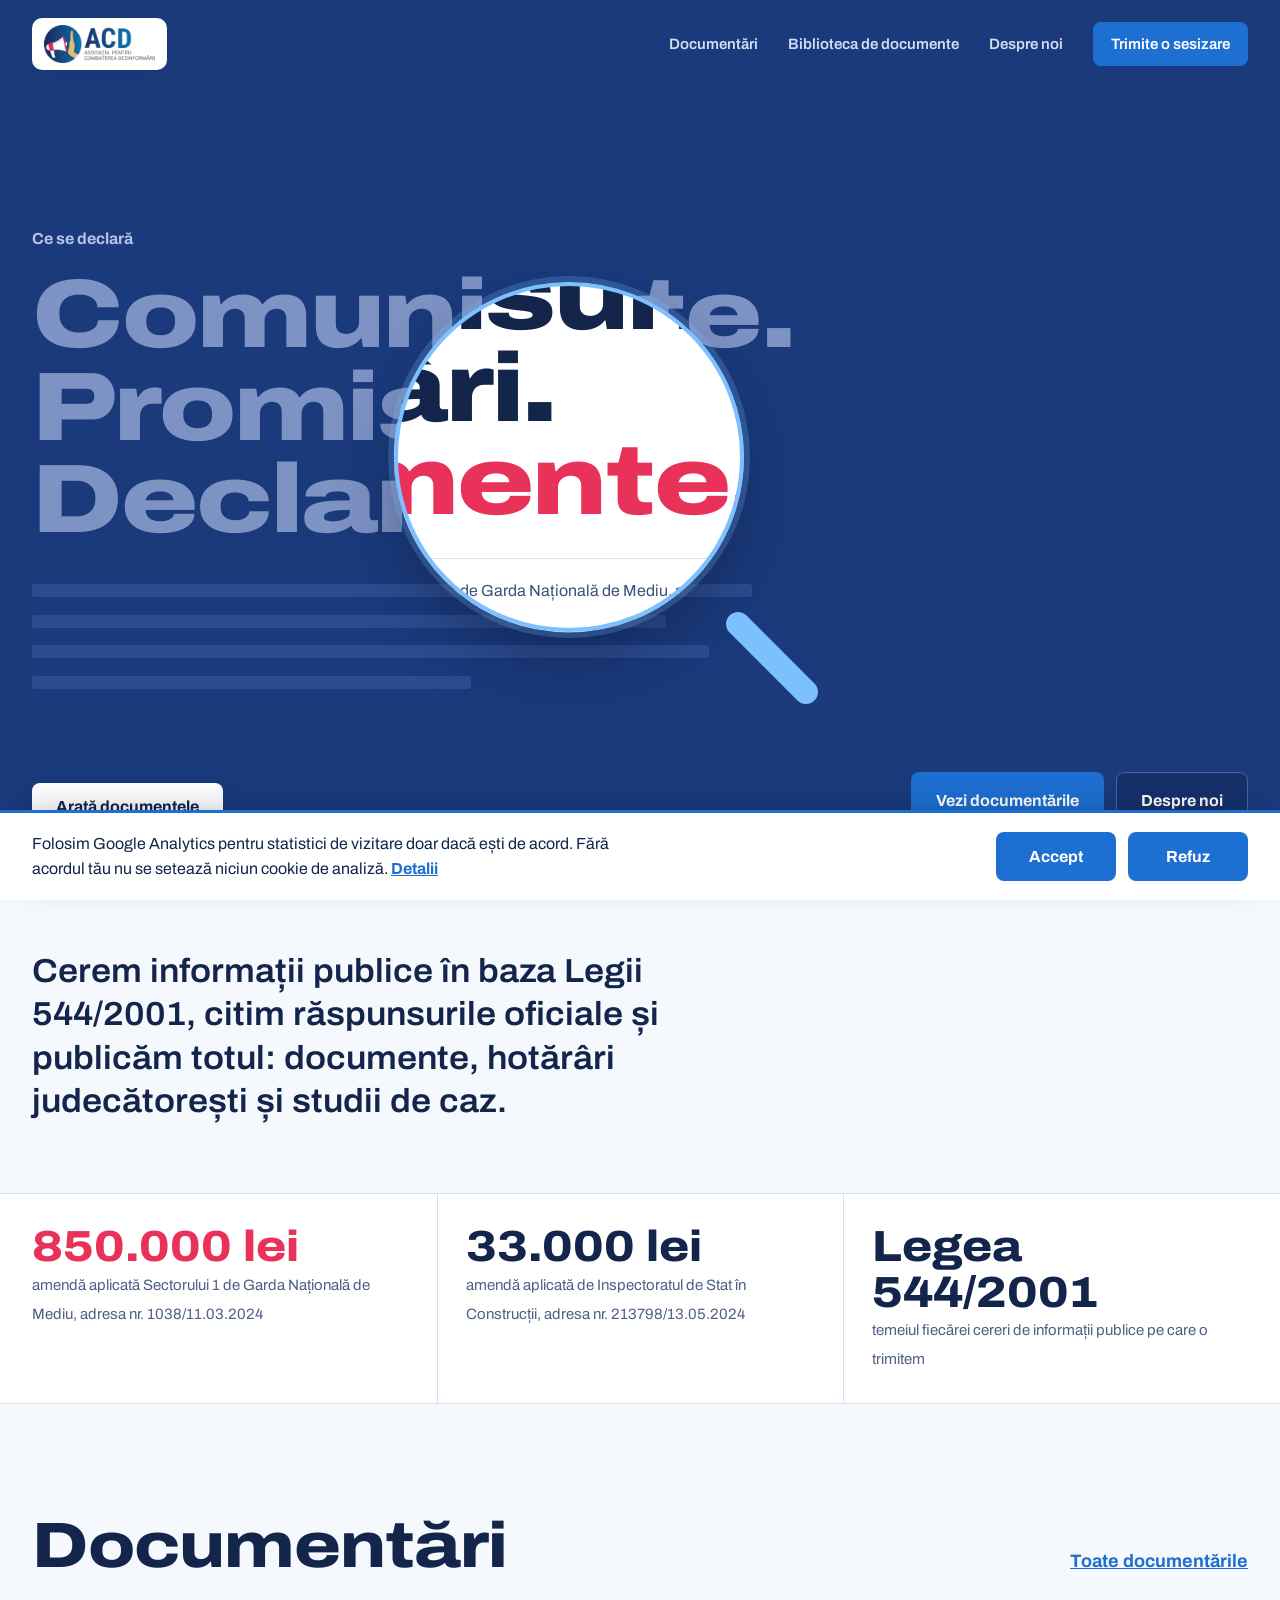
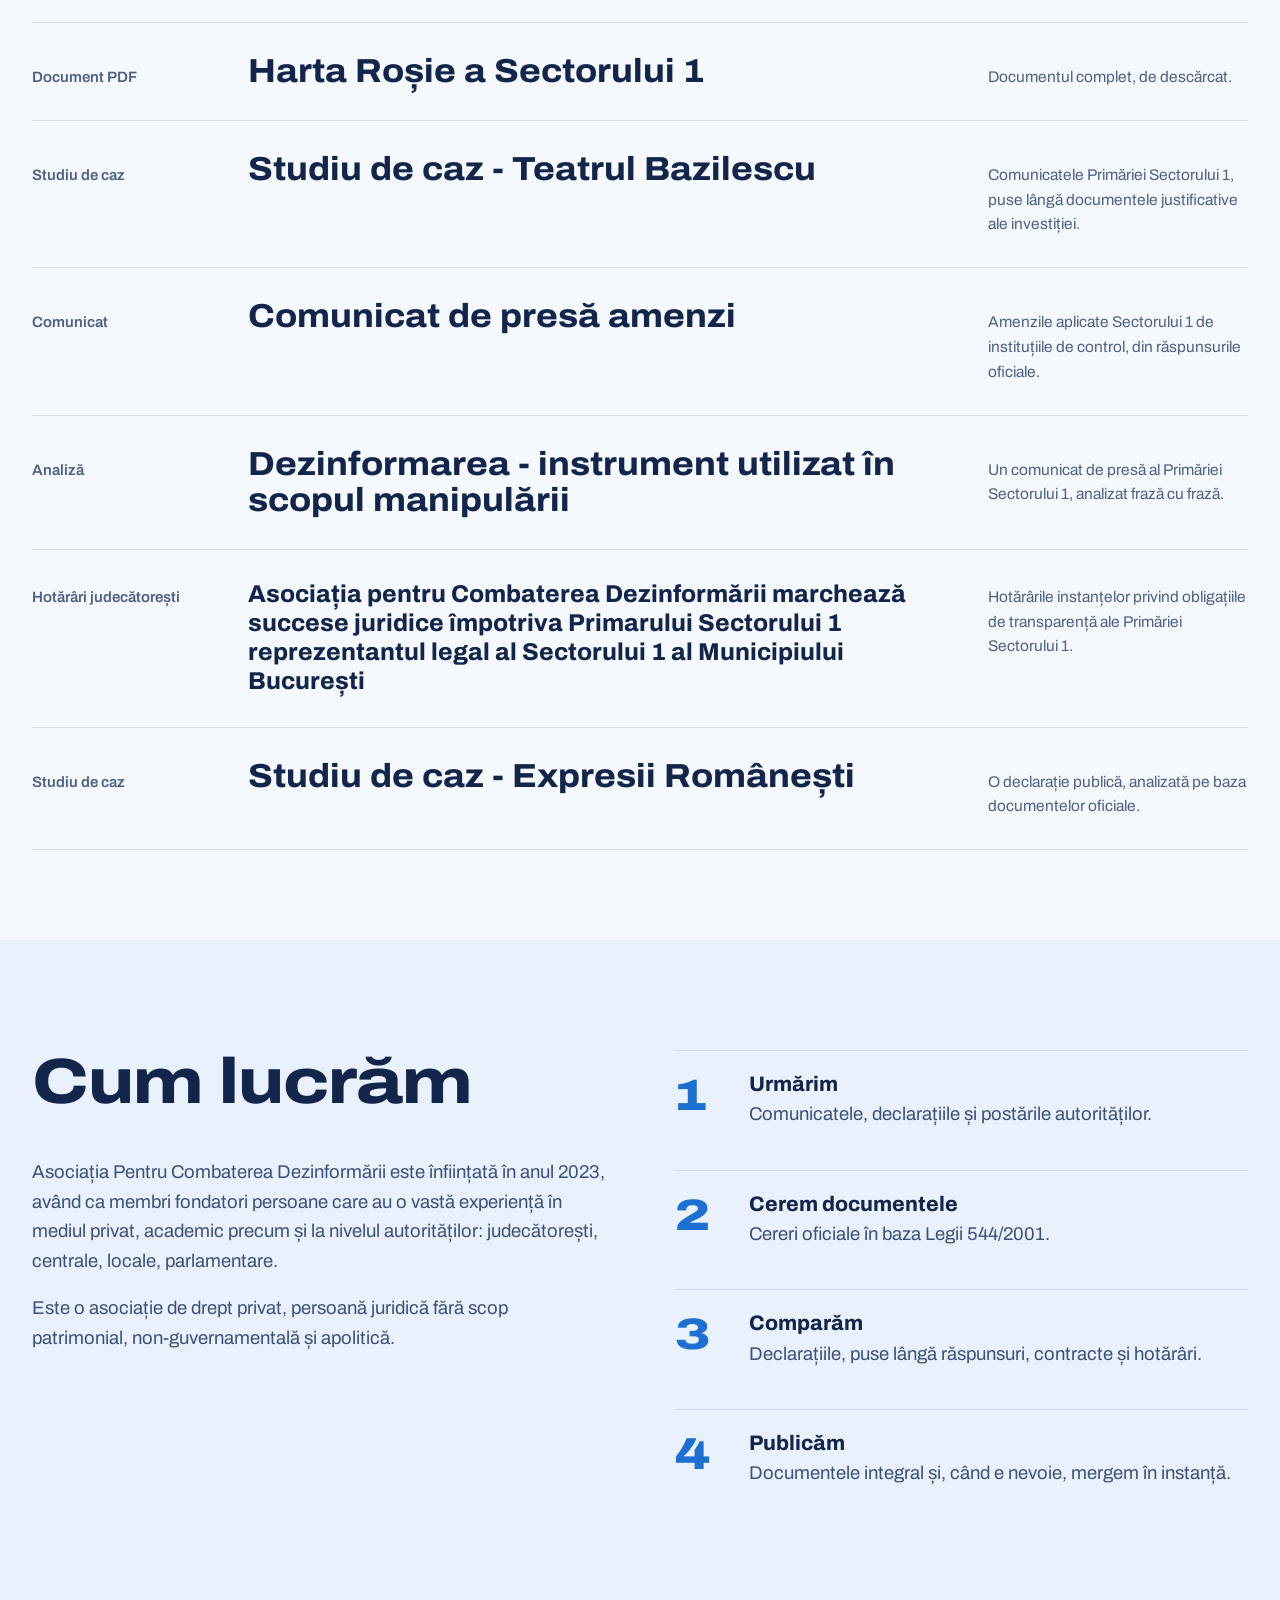
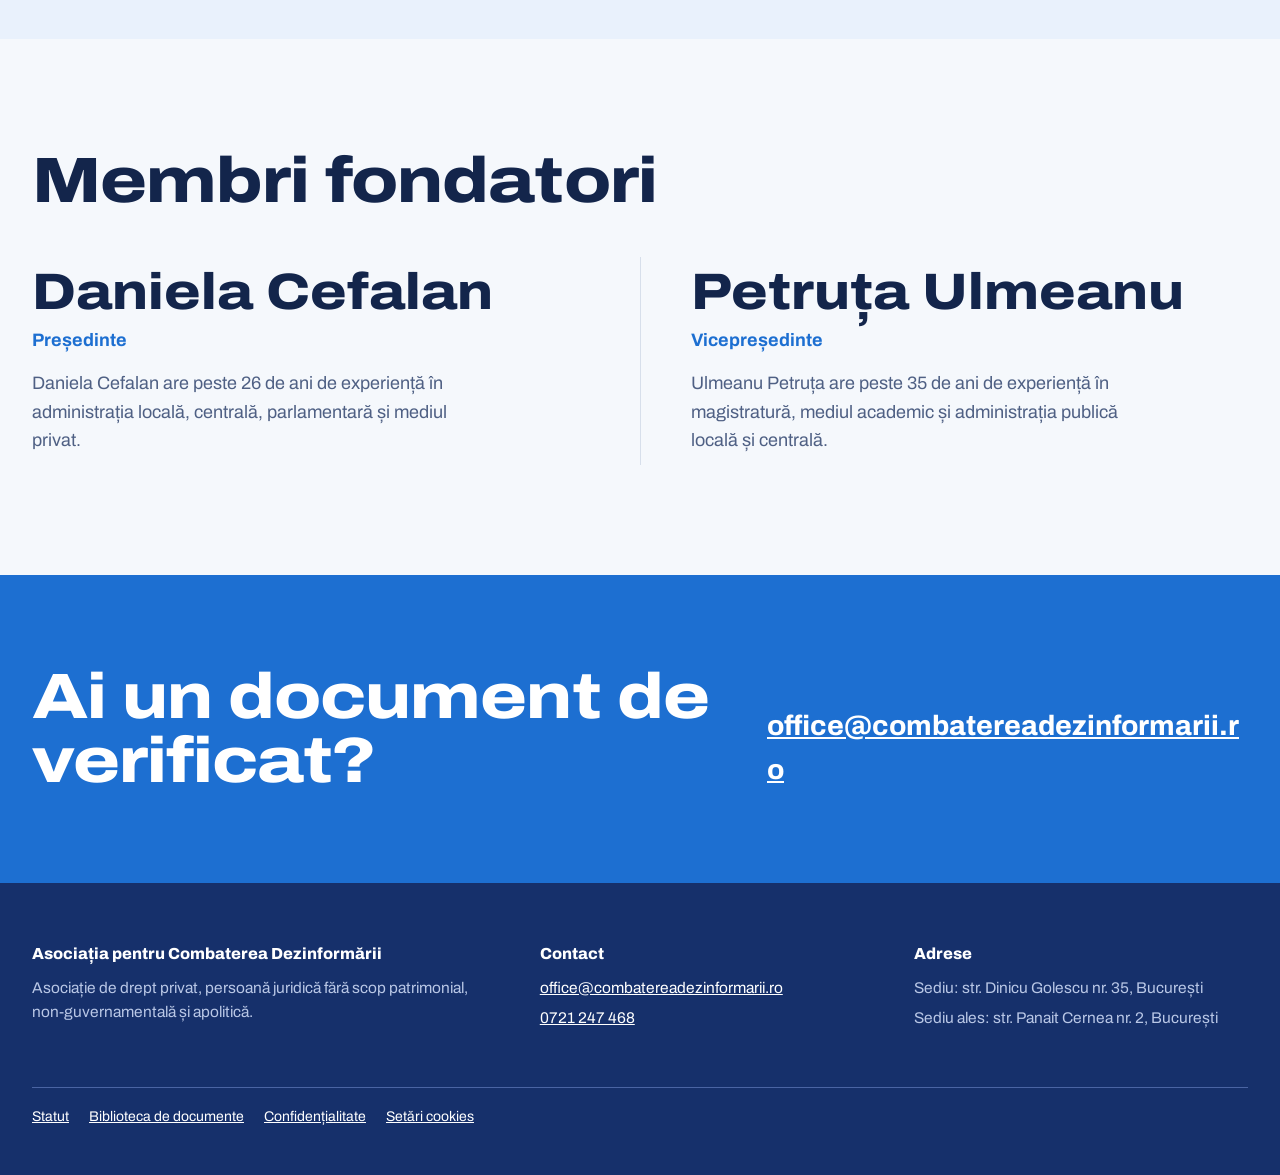
==== site/index.html @ d8254766 "Site nou ACD (probă locală)" ====
<!DOCTYPE html>
<html lang="ro">
<head>
<meta charset="UTF-8">
<meta name="viewport" content="width=device-width, initial-scale=1">
<title>Asociația pentru Combaterea Dezinformării</title>
<meta name="description" content="Asociația pentru Combaterea Dezinformării cere informații publice în baza Legii 544/2001 și publică răspunsurile oficiale, hotărârile judecătorești și studiile de caz.">
<link rel="canonical" href="https://www.combatereadezinformarii.ro/index.html">
<meta property="og:type" content="website">
<meta property="og:locale" content="ro_RO">
<meta property="og:site_name" content="Asociația pentru Combaterea Dezinformării">
<meta property="og:title" content="Asociația pentru Combaterea Dezinformării">
<meta property="og:description" content="Asociația pentru Combaterea Dezinformării cere informații publice în baza Legii 544/2001 și publică răspunsurile oficiale, hotărârile judecătorești și studiile de caz.">
<meta property="og:url" content="https://www.combatereadezinformarii.ro/index.html">
<meta property="og:image" content="https://www.combatereadezinformarii.ro/assets/img/og-default.png">
<meta property="og:image:width" content="1200">
<meta property="og:image:height" content="630">
<meta name="twitter:card" content="summary_large_image">
<link rel="icon" type="image/png" sizes="32x32" href="assets/img/favicon-32.png">
<link rel="apple-touch-icon" href="assets/img/apple-touch-icon.png">
<link rel="preload" href="assets/fonts/archivo-latin.woff2" as="font" type="font/woff2" crossorigin>
<link rel="stylesheet" href="assets/css/site.css?v=549a3e97">
<script>document.documentElement.classList.add('js');</script>
<script>
  // Google Analytics stays off until the visitor accepts (Consent Mode v2). site.js loads gtag.js only after "Accept".
  window.dataLayer = window.dataLayer || [];
  function gtag(){ dataLayer.push(arguments); }
  gtag('consent', 'default', { 'analytics_storage': 'denied', 'ad_storage': 'denied', 'ad_user_data': 'denied', 'ad_personalization': 'denied' });
  gtag('js', new Date());
  gtag('config', 'G-T8T97JEXXG');
</script>

<script type="application/ld+json">{"@context": "https://schema.org", "@type": "NGO", "name": "Asociația pentru Combaterea Dezinformării", "alternateName": "ACD", "url": "https://www.combatereadezinformarii.ro/", "logo": "https://www.combatereadezinformarii.ro/assets/img/og-default.png", "email": "office@combatereadezinformarii.ro", "telephone": "+40721247468", "foundingDate": "2023", "address": {"@type": "PostalAddress", "streetAddress": "Str. Dinicu Golescu nr. 35", "addressLocality": "București", "addressCountry": "RO"}}</script>
</head>
<body class="home">
<a class="skip" href="#continut">Sari la conținut</a>
<header class="top">
  <div class="wrap">
    <a class="logo" href="index.html"><img src="assets/img/acd.webp" alt="ACD – Asociația pentru Combaterea Dezinformării" width="148" height="48"></a>
    <button class="menu-toggle" type="button" aria-expanded="false" aria-controls="menu">Meniu</button>
    <nav id="menu" class="nav" aria-label="Meniu principal">
      <a href="documentare.html">Documentări</a>
      <a href="documente.html">Biblioteca de documente</a>
      <a href="despre.html">Despre noi</a>
      <a class="cta" href="mailto:office@combatereadezinformarii.ro">Trimite o sesizare</a>
      <button class="menu-close" type="button">Închide</button>
    </nav>
  </div>
</header>
<main id="continut">
<section class="hero" id="hero" aria-label="Ce se declară și Ce arată documentele">
  <div class="layer said" aria-hidden="true">
    <div class="wrap">
      <p class="kicker">Ce se declară</p>
      <p class="lines"><span>Comunicate.</span><span>Promisiuni.</span><span>Declarații.</span></p>
      <div class="below fog"><span></span><span></span><span></span><span></span></div>
    </div>
  </div>
  <div class="layer proof">
    <div class="wrap">
      <p class="kicker">Ce arată documentele</p>
      <h1 class="lines">
        <span>Răspunsuri.</span><span>Hotărâri.</span><span>Documente.</span>
      </h1>
      <div class="below facts">
        <div class="fact"><b>850.000 lei</b><span>amendă aplicată Sectorului 1 de Garda Națională de Mediu, adresa nr. 1038/11.03.2024</span></div>
        <div class="fact"><b>33.000 lei</b><span>amendă aplicată de Inspectoratul de Stat în Construcții, adresa nr. 213798/13.05.2024</span></div>
      </div>
    </div>
  </div>
  <div class="lens-ring" aria-hidden="true"></div>
  <div class="hero-foot">
    <div class="wrap">
      <button class="reveal" type="button" aria-pressed="false" data-close-label="Înapoi la lupă">Arată documentele</button>
      <div class="btns">
        <a class="btn primary" href="documentare.html">Vezi documentările</a>
        <a class="btn secondary" href="despre.html">Despre noi</a>
      </div>
    </div>
  </div>
</section>

<section class="intro">
  <div class="wrap"><p>Cerem informații publice în baza Legii 544/2001, citim răspunsurile oficiale și publicăm totul: documente, hotărâri judecătorești și studii de caz.</p></div>
</section>

<div class="strip" aria-label="Date din răspunsuri oficiale">
  <div class="wrap">
    <a class="item" href="comunicat-presa-amenzi.html"><b>850.000 lei</b><span>amendă aplicată Sectorului 1 de Garda Națională de Mediu, adresa nr. 1038/11.03.2024</span></a>
    <a class="item" href="comunicat-presa-amenzi.html"><b>33.000 lei</b><span>amendă aplicată de Inspectoratul de Stat în Construcții, adresa nr. 213798/13.05.2024</span></a>
    <div class="item"><b>Legea 544/2001</b><span>temeiul fiecărei cereri de informații publice pe care o trimitem</span></div>
  </div>
</div>

<section class="files" id="documentari">
  <div class="wrap">
    <div class="sec-head"><h2>Documentări</h2><a href="documentare.html">Toate documentările</a></div>
    <ul class="list-docs">
<li class="doc-item" data-type="pdf"><a href="Harta-Rosie.pdf"><span class="when">Document PDF</span><h3>Harta Roșie a Sectorului 1</h3><p>Documentul complet, de descărcat.</p></a></li>
<li class="doc-item" data-type="studii"><a href="teatrul-bazilescu.html"><span class="when">Studiu de caz</span><h3>Studiu de caz - Teatrul Bazilescu</h3><p>Comunicatele Primăriei Sectorului 1, puse lângă documentele justificative ale investiției.</p></a></li>
<li class="doc-item" data-type="comunicate"><a href="comunicat-presa-amenzi.html"><span class="when">Comunicat</span><h3>Comunicat de presă amenzi</h3><p>Amenzile aplicate Sectorului 1 de instituțiile de control, din răspunsurile oficiale.</p></a></li>
<li class="doc-item" data-type="analize"><a href="dezinformarea-instrument-utilizat-in-scopul-manipularii.html"><span class="when">Analiză</span><h3>Dezinformarea - instrument utilizat în scopul manipulării</h3><p>Un comunicat de presă al Primăriei Sectorului 1, analizat frază cu frază.</p></a></li>
<li class="doc-item" data-type="hotarari"><a href="succese-juridice-impotriva-primarului-sectorului-1.html"><span class="when">Hotărâri judecătorești</span><h3 class="long">Asociația pentru Combaterea Dezinformării marchează succese juridice împotriva Primarului Sectorului 1 reprezentantul legal al Sectorului 1 al Municipiului București</h3><p>Hotărârile instanțelor privind obligațiile de transparență ale Primăriei Sectorului 1.</p></a></li>
<li class="doc-item" data-type="studii"><a href="studiu-de-caz-expresii-romanesti.html"><span class="when">Studiu de caz</span><h3>Studiu de caz - Expresii Românești</h3><p>O declarație publică, analizată pe baza documentelor oficiale.</p></a></li>
</ul>
  </div>
</section>

<section class="band" id="cum-lucram">
  <div class="wrap two-col">
    <div>
      <h2>Cum lucrăm</h2>
      <p>Asociația Pentru Combaterea Dezinformării este înființată în anul 2023, având ca membri fondatori persoane care au o vastă experiență în mediul privat, academic precum și la nivelul autorităților: judecătorești, centrale, locale, parlamentare.</p>
      <p>Este o asociație de drept privat, persoană juridică fără scop patrimonial, non-guvernamentală și apolitică.</p>
    </div>
    <ol class="steps">
      <li><div><h3>Urmărim</h3><p>Comunicatele, declarațiile și postările autorităților.</p></div></li>
      <li><div><h3>Cerem documentele</h3><p>Cereri oficiale în baza Legii 544/2001.</p></div></li>
      <li><div><h3>Comparăm</h3><p>Declarațiile, puse lângă răspunsuri, contracte și hotărâri.</p></div></li>
      <li><div><h3>Publicăm</h3><p>Documentele integral și, când e nevoie, mergem în instanță.</p></div></li>
    </ol>
  </div>
</section>

<section class="people" id="echipa">
  <div class="wrap">
    <h2>Membri fondatori</h2>
    <div class="grid">
      <div class="person"><h3>Daniela Cefalan</h3><p class="role">Președinte</p><p>Daniela Cefalan are peste 26 de ani de experiență în administrația locală, centrală, parlamentară și mediul privat.</p></div>
      <div class="person"><h3>Petruța Ulmeanu</h3><p class="role">Vicepreședinte</p><p>Ulmeanu Petruța are peste 35 de ani de experiență în magistratură, mediul academic și administrația publică locală și centrală.</p></div>
    </div>
  </div>
</section>

<section class="ask">
  <div class="wrap">
    <h2>Ai un document de verificat?</h2>
    <a class="mail" href="mailto:office@combatereadezinformarii.ro">office@combatereadezinformarii.ro</a>
  </div>
</section>

</main>
<footer class="foot">
  <div class="wrap">
    <div>
      <h2>Asociația pentru Combaterea Dezinformării</h2>
      <p>Asociație de drept privat, persoană juridică fără scop patrimonial, non-guvernamentală și apolitică.</p>
    </div>
    <div>
      <h2>Contact</h2>
      <p><a href="mailto:office@combatereadezinformarii.ro">office@combatereadezinformarii.ro</a></p>
      <p><a href="tel:+40721247468">0721 247 468</a></p>
    </div>
    <div>
      <h2>Adrese</h2>
      <p>Sediu: str. Dinicu Golescu nr. 35, București</p>
      <p>Sediu ales: str. Panait Cernea nr. 2, București</p>
    </div>
    <p class="fine">
      <a href="statut.pdf">Statut</a>
      <a href="documente.html">Biblioteca de documente</a>
      <a href="confidentialitate.html">Confidențialitate</a>
      <button class="linklike" type="button" data-open-consent>Setări cookies</button>
    </p>
  </div>
</footer>
<div class="consent" id="consent" role="region" aria-label="Cookies" hidden>
  <div class="wrap">
    <p>Folosim Google Analytics pentru statistici de vizitare doar dacă ești de acord. Fără acordul tău nu se setează niciun cookie de analiză. <a href="confidentialitate.html">Detalii</a></p>
    <div class="btns">
      <button class="btn primary" type="button" data-consent="granted">Accept</button>
      <button class="btn primary" type="button" data-consent="denied">Refuz</button>
    </div>
  </div>
</div>

<script src="assets/js/site.js?v=43963a86" defer></script>
</body>
</html>
---- site/assets/css/site.css ----
/* ACD site, theme "Mixt" (spec §4). Every colour is a token below; no hex values after the token block. */
:root {
  --h-bg: #1a3a7c; --h-said-text: #7d93c4; --h-fog: #2b4c91; --h-kicker: #b4c4e6;
  --nav-text: #d2ddf3; --nav-hover: #ffffff; --burger-line: #4a64a3; --burger-text: #ffffff;
  --h-proof-bg: #ffffff; --h-proof-text: #13254b; --h-proof-2: #3e5079; --h-proof-line: #dde4ef; --h-proof-kicker: #1d6fd1; --h-proof-accent: #e8325a;
  --ring: #7cc0ff; --reveal-bg: #ffffff; --reveal-text: #13254b;
  --h-btn2-bg: #16306b; --h-btn2-text: #ffffff; --h-btn2-line: #4a64a3;
  --bg: #f5f8fc; --surface: #ffffff; --text: #13254b; --text-2: #4f6084; --line: #d7dfeb; --intro-text: #13254b; --person-text: #4f6084;
  --accent: #1d6fd1; --accent-ink: #ffffff;
  --strip-bg: #ffffff; --strip-num: #13254b; --strip-num-1: #e8325a;
  --band-bg: #e9f1fc; --band-text: #13254b; --band-text-2: #3e5079; --band-line: #cfdcf0; --band-num: #1d6fd1; --link-on-band: #1862bf;
  --ask-bg: #1d6fd1; --ask-text: #ffffff;
  --foot-bg: #16306b; --foot-text: #b9c7e6; --foot-strong: #ffffff;
  --redact: #0e2250; --quote: #e8325a; --law: #9aa7bf;
  --font: "Archivo", system-ui, -apple-system, "Segoe UI", sans-serif;
  --lens: 175px;
}
/* end tokens */

@font-face {
  font-family: "Archivo";
  src: url("../fonts/archivo-latin-ext.woff2") format("woff2");
  font-weight: 400 900; font-stretch: 62% 125%; font-display: swap;
  unicode-range: U+0100-02BA, U+02BD-02C5, U+02C7-02CC, U+02CE-02D7, U+02DD-02FF, U+0304, U+0308, U+0329, U+1D00-1DBF, U+1E00-1E9F, U+1EF2-1EFF, U+2020, U+20A0-20AB, U+20AD-20C4, U+2113, U+2C60-2C7F, U+A720-A7FF;
}
@font-face {
  font-family: "Archivo";
  src: url("../fonts/archivo-latin.woff2") format("woff2");
  font-weight: 400 900; font-stretch: 62% 125%; font-display: swap;
  unicode-range: U+0000-00FF, U+0131, U+0152-0153, U+02BB-02BC, U+02C6, U+02DA, U+02DC, U+0304, U+0308, U+0329, U+2000-206F, U+20AC, U+2122, U+2191, U+2193, U+2212, U+2215, U+FEFF, U+FFFD;
}

* { box-sizing: border-box; }
html { scroll-behavior: smooth; }
body { margin: 0; background: var(--bg); color: var(--text); font: 400 18px/1.6 var(--font); font-stretch: 100%; -webkit-text-size-adjust: 100%; }
img { max-width: 100%; height: auto; }
a { color: inherit; }
:focus-visible { outline: 3px solid var(--accent); outline-offset: 3px; }
.wrap { max-width: 1280px; margin: 0 auto; padding: 0 32px; }
.skip { position: absolute; left: 16px; top: -60px; z-index: 100; background: var(--surface); color: var(--text); padding: 10px 14px; border-radius: 8px; font-weight: 700; }
.skip:focus { top: 12px; }
h1, h2, h3 { line-height: 1.1; }
h2 { font-size: clamp(34px, 5vw, 72px); line-height: 1; font-weight: 800; font-stretch: 118%; letter-spacing: -0.015em; margin: 0 0 44px; }

/* header: sits over the dark top of every page (hero or page-head) */
.top { position: absolute; inset: 0 0 auto 0; z-index: 30; }
.top .wrap { display: flex; align-items: center; justify-content: space-between; height: 88px; gap: 20px; }
.logo { background: var(--surface); border-radius: 10px; padding: 7px 12px; display: inline-flex; box-shadow: 0 4px 18px -10px rgba(19, 37, 75, .45); }
.logo img { height: 38px; width: auto; display: block; }
.nav { display: flex; gap: 30px; align-items: center; }
.nav a { text-decoration: none; font-weight: 600; font-size: 15px; color: var(--nav-text); }
.nav a:hover, .nav a[aria-current="page"] { color: var(--nav-hover); }
.nav a[aria-current="page"] { text-decoration: underline; text-underline-offset: 6px; text-decoration-thickness: 2px; }
.nav a.cta { color: var(--accent-ink); background: var(--accent); padding: 10px 18px; border-radius: 8px; text-decoration: none; }
.menu-toggle, .menu-close { display: none; background: transparent; border: 1px solid var(--burger-line); color: var(--burger-text); border-radius: 8px; padding: 9px 14px; font: 600 15px var(--font); cursor: pointer; }

/* buttons */
.btns { display: flex; gap: 12px; flex-wrap: wrap; }
.btn { display: inline-block; text-decoration: none; font-weight: 700; padding: 15px 24px; border-radius: 8px; font-size: 16px; border: 1.5px solid transparent; cursor: pointer; font-family: var(--font); }
.btn.primary { background: var(--accent); color: var(--accent-ink); }
.btn.primary:hover { filter: brightness(1.08); }
.btn.secondary { background: var(--h-btn2-bg); color: var(--h-btn2-text); border-color: var(--h-btn2-line); }

/* interior page header (dark band) with a redaction bar lifting off one word */
.page-head { background: var(--h-bg); color: var(--nav-hover); padding: 150px 0 64px; }
.page-head .kind { color: var(--h-kicker); font-weight: 700; font-size: 16px; margin: 0 0 14px; }
.page-head h1 { font-size: clamp(40px, 6.4vw, 96px); font-weight: 850; font-stretch: 122%; letter-spacing: -0.02em; line-height: .98; margin: 0; max-width: 18ch; overflow-wrap: anywhere; }
.page-head h1.long { font-size: clamp(26px, 3.6vw, 44px); font-stretch: 104%; line-height: 1.12; max-width: 32ch; }
.page-head .lead { color: var(--h-kicker); font-size: 19px; max-width: 60ch; margin: 22px 0 0; }
.redact { position: relative; display: inline-block; }
.redact::after { content: ""; position: absolute; inset: 8% -0.06em 4% -0.06em; background: var(--redact); transform-origin: right center; animation: lift 900ms 400ms cubic-bezier(.7, 0, .2, 1) forwards; }
@keyframes lift { to { transform: scaleX(0); } }

/* big typographic list (documentări) */
.list-docs { list-style: none; margin: 0; padding: 0; }
.doc-item a { display: grid; grid-template-columns: 180px 1fr 260px; gap: 36px; padding: 30px 0; border-top: 1px solid var(--line); text-decoration: none; align-items: baseline; position: relative; }
.doc-item:last-child a { border-bottom: 1px solid var(--line); }
.doc-item .when { color: var(--text-2); font-size: 15px; font-weight: 600; }
.doc-item h3 { font-size: clamp(24px, 2.6vw, 36px); line-height: 1.1; font-weight: 750; font-stretch: 108%; margin: 0; overflow-wrap: anywhere; }
.doc-item h3.long { font-size: clamp(20px, 1.9vw, 26px); font-stretch: 100%; line-height: 1.2; }
.doc-item p { margin: 0; color: var(--text-2); font-size: 15.5px; }
.doc-item a::before { content: ""; position: absolute; left: 0; top: -1px; height: 2px; width: 0; background: var(--accent); transition: width .45s cubic-bezier(.6, 0, .2, 1); }
.doc-item a:hover::before { width: 100%; }
.doc-item a:hover h3 { color: var(--accent); }
.doc-item[hidden] { display: none; }

/* light-blue band ("Cum lucrăm") */
.band { background: var(--band-bg); color: var(--band-text); padding: 110px 0; }
.band p { color: var(--band-text-2); }
.steps { list-style: none; margin: 0; padding: 0; counter-reset: s; }
.steps li { counter-increment: s; display: grid; grid-template-columns: 64px 1fr; gap: 10px; padding: 22px 0; border-top: 1px solid var(--band-line); }
.steps li::before { content: counter(s); font-size: 44px; font-weight: 850; font-stretch: 125%; line-height: 1; color: var(--band-num); }
.steps h3 { margin: 0 0 4px; font-size: 21px; font-weight: 750; }
.steps p { margin: 0; font-size: 16px; }

/* call to action */
.ask { background: var(--ask-bg); color: var(--ask-text); padding: 90px 0; }
.ask .wrap { display: flex; justify-content: space-between; align-items: end; gap: 30px; }
.ask h2 { margin: 0; max-width: 15ch; }
.ask a.mail { font-size: clamp(20px, 2.2vw, 28px); font-weight: 750; overflow-wrap: anywhere; }

/* reading column for long texts */
.reading { background: var(--surface); }
.reading .text { max-width: 68ch; font-size: 19px; line-height: 1.7; }
.reading .text p { margin: 0 0 1.1em; }
.reading .text a { color: var(--accent); overflow-wrap: anywhere; }

/* footer */
.foot { background: var(--foot-bg); color: var(--foot-text); padding: 60px 0 40px; font-size: 15.5px; }
.foot .wrap { display: grid; grid-template-columns: 1.4fr 1fr 1fr; gap: 40px; }
.foot h2 { color: var(--foot-strong); margin: 0 0 10px; font-size: 16px; font-stretch: 100%; letter-spacing: 0; line-height: 1.4; }
.foot p { margin: 0 0 6px; }
.foot a { color: var(--foot-strong); }
.foot .fine { grid-column: 1 / -1; border-top: 1px solid var(--h-btn2-line); padding-top: 18px; margin-top: 10px; font-size: 14px; display: flex; gap: 20px; flex-wrap: wrap; }
.linklike { background: none; border: 0; padding: 0; color: var(--foot-strong); font: inherit; text-decoration: underline; cursor: pointer; }

@media (max-width: 960px) {
  :root { --lens: 135px; }
  .menu-toggle { display: block; }
  html.js .nav { display: none; }
  html.js .nav.open { display: flex; position: fixed; inset: 0; z-index: 60; flex-direction: column; align-items: flex-start; gap: 22px; padding: 96px 28px 28px; background: var(--h-bg); }
  html.js .nav.open a { font-size: 26px; font-weight: 750; }
  html.js .nav.open .menu-close { display: block; position: absolute; top: 24px; right: 24px; }
  html:not(.js) .top { position: static; background: var(--h-bg); }
  html:not(.js) .top .wrap { flex-wrap: wrap; height: auto; padding-top: 16px; padding-bottom: 16px; }
  html:not(.js) .nav { flex-wrap: wrap; gap: 14px 22px; }
  html:not(.js) .menu-toggle { display: none; }
  .page-head { padding: 130px 0 48px; }
  .doc-item a { grid-template-columns: 1fr; gap: 8px; }
  .ask .wrap { flex-direction: column; align-items: start; }
  .foot .wrap { grid-template-columns: 1fr; gap: 26px; }
  .band { padding: 70px 0; }
}
@media (max-width: 520px) {
  .wrap { padding: 0 18px; }
  .btns { flex-direction: column; }
  .btn { text-align: center; }
  .reading .text { font-size: 18px; }
}
@media (prefers-reduced-motion: reduce) {
  html { scroll-behavior: auto; }
  .redact::after { animation: none; transform: scaleX(0); }
  .doc-item a::before { transition: none; }
}

/* ---------- Home: the magnifier hero (spec §6.2) ---------- */
/* Above: what is declared. Under the lens: what the documents show. Both layers share one grid. */
.hero { position: relative; height: min(100svh, 860px); min-height: 680px; overflow: hidden; cursor: none; touch-action: pan-y; }
.layer { position: absolute; inset: 0; display: flex; align-items: center; padding-top: 60px; }
.layer .wrap { width: 100%; }
.said { background: var(--h-bg); color: var(--h-said-text); }
.proof { background: var(--h-proof-bg); color: var(--h-proof-text); clip-path: circle(var(--lens) at var(--x, 40%) var(--y, 50%)); }
.hero.open .proof { clip-path: circle(150% at var(--x, 40%) var(--y, 50%)); transition: clip-path .9s cubic-bezier(.6, 0, .2, 1); }
.hero.closing .proof { transition: clip-path .6s cubic-bezier(.6, 0, .2, 1); }
.hero.open { cursor: auto; }
.hero.open .lens-ring { opacity: 0; }
.kicker { font-size: 16px; font-weight: 700; margin: 0 0 18px; color: var(--h-kicker); }
.proof .kicker { color: var(--h-proof-kicker); }
.lines { font-size: clamp(44px, 7.6vw, 118px); line-height: .95; font-weight: 850; font-stretch: 125%; letter-spacing: -0.02em; margin: 0; }
.lines span { display: block; white-space: nowrap; }
.proof .lines span:nth-child(3) { color: var(--h-proof-accent); }
.below { margin-top: 30px; min-height: 118px; max-width: 720px; }
.said .fog { display: grid; gap: 12px; padding-top: 8px; }
.said .fog span { display: block; height: 13px; border-radius: 3px; background: var(--h-fog); }
.said .fog span:nth-child(2) { width: 88%; }
.said .fog span:nth-child(3) { width: 94%; }
.said .fog span:nth-child(4) { width: 61%; }
.facts { display: grid; gap: 12px; }
.fact { display: flex; gap: 18px; align-items: baseline; border-top: 1px solid var(--h-proof-line); padding-top: 10px; }
.fact b { font-size: clamp(24px, 2.6vw, 34px); font-weight: 800; font-stretch: 112%; line-height: 1; white-space: nowrap; }
.fact span { color: var(--h-proof-2); font-size: 16px; }
.lens-ring { position: absolute; width: calc(var(--lens) * 2); height: calc(var(--lens) * 2); left: var(--x, 40%); top: var(--y, 50%); transform: translate(-50%, -50%); border-radius: 50%; border: 4px solid var(--ring); box-shadow: 0 0 0 6px rgba(124, 192, 255, .22), 0 30px 70px -10px rgba(10, 20, 45, .45); pointer-events: none; z-index: 5; transition: opacity .3s; }
.lens-ring::after { content: ""; position: absolute; width: 24px; height: 120px; background: var(--ring); border-radius: 12px; right: -44px; bottom: -90px; transform: rotate(-45deg); }
.hero-foot { position: absolute; left: 0; right: 0; bottom: 30px; z-index: 6; pointer-events: none; }
.hero-foot .wrap { display: flex; justify-content: space-between; align-items: end; gap: 20px; }
.hero-foot .btns { pointer-events: auto; }
.reveal { pointer-events: auto; cursor: pointer; font: 700 16px var(--font); background: var(--reveal-bg); color: var(--reveal-text); border: 0; padding: 15px 24px; border-radius: 8px; box-shadow: 0 6px 22px -12px rgba(10, 20, 45, .5); }
.reveal:hover { filter: brightness(1.06); }
.hero.open .reveal { background: var(--h-btn2-bg); color: var(--h-btn2-text); }
/* Without JavaScript the documents are simply shown. */
html:not(.js) .proof { clip-path: none; }
html:not(.js) .lens-ring, html:not(.js) .reveal { display: none; }
html:not(.js) .hero { cursor: auto; }

/* ---------- Home sections ---------- */
.intro { padding: 90px 0 70px; }
.intro p { font-size: clamp(24px, 2.6vw, 34px); line-height: 1.3; font-weight: 600; font-stretch: 106%; max-width: 32ch; margin: 0; color: var(--intro-text); }
.strip { border-top: 1px solid var(--line); border-bottom: 1px solid var(--line); background: var(--strip-bg); }
.strip .wrap { display: grid; grid-template-columns: repeat(3, 1fr); }
.strip .item { padding: 30px 28px 30px 0; text-decoration: none; display: block; }
.strip .item + .item { border-left: 1px solid var(--line); padding-left: 28px; }
.strip b { display: block; font-size: clamp(30px, 3.4vw, 46px); font-weight: 800; font-stretch: 112%; line-height: 1.05; color: var(--strip-num); }
.strip .item:first-child b { color: var(--strip-num-1); }
.strip span { color: var(--text-2); font-size: 15px; }
.strip a.item:hover span { color: var(--accent); }
.files { padding: 110px 0 90px; }
.sec-head { display: flex; justify-content: space-between; align-items: baseline; gap: 20px; flex-wrap: wrap; }
.sec-head h2 { margin-bottom: 44px; }
.sec-head a { color: var(--accent); font-weight: 700; }
.two-col { display: grid; grid-template-columns: 1fr 1fr; gap: 70px; }
.two-col p { margin: 0 0 18px; font-size: 18.5px; max-width: 56ch; }
.people { padding: 110px 0; }
.people .grid { display: grid; grid-template-columns: 1fr 1fr; }
.person { padding: 10px 50px 10px 0; }
.person + .person { border-left: 1px solid var(--line); padding-left: 50px; }
.person h3 { font-size: clamp(34px, 4vw, 56px); line-height: 1; font-weight: 800; font-stretch: 115%; margin: 0 0 8px; }
.person .role { color: var(--accent); font-weight: 700; margin: 0 0 14px; }
.person p { margin: 0; color: var(--person-text); max-width: 44ch; }

@media (max-width: 960px) {
  .hero { height: auto; min-height: 780px; cursor: auto; }
  .layer { align-items: flex-start; padding-top: 130px; }
  .lines { font-size: clamp(36px, 11vw, 72px); }
  .hero-foot .wrap { flex-direction: column; align-items: stretch; }
  .reveal { width: 100%; }
  .strip .wrap { grid-template-columns: 1fr; }
  .strip .item, .strip .item + .item { border-left: 0; padding: 22px 0; border-top: 1px solid var(--line); }
  .strip .item:first-child { border-top: 0; }
  .two-col, .people .grid { grid-template-columns: 1fr; gap: 40px; }
  .person, .person + .person { border-left: 0; padding: 0; }
  .person + .person { border-top: 1px solid var(--line); padding-top: 40px; }
  .files, .people { padding: 70px 0; }
  .intro { padding: 60px 0 50px; }
}
@media (max-width: 520px) {
  .fact { flex-direction: column; gap: 4px; }
}
@media (prefers-reduced-motion: reduce) {
  .hero.open .proof, .hero.closing .proof { transition: none; }
}

/* ---------- Documentări: filters ---------- */
.filters { display: flex; flex-wrap: wrap; gap: 8px; margin: 0 0 34px; }
.filters button { font: 700 15px var(--font); padding: 10px 16px; border-radius: 999px; border: 1.5px solid var(--line); background: var(--surface); color: var(--text); cursor: pointer; }
.filters button[aria-pressed="true"] { background: var(--text); border-color: var(--text); color: var(--surface); }
html:not(.js) .filters { display: none; }

/* ---------- Article ---------- */
.article-head .kind a { color: var(--h-kicker); }
.reading { padding: 70px 0 40px; }
.article-grid { display: grid; grid-template-columns: minmax(0, 68ch) minmax(240px, 1fr); gap: 70px; align-items: start; }
.reading .text h2 { font-size: clamp(24px, 2.6vw, 32px); font-stretch: 108%; margin: 1.6em 0 .6em; letter-spacing: 0; }
.reading .text h3 { font-size: 22px; margin: 1.4em 0 .5em; }
.reading .text img { display: block; margin: 1.5em 0; border-radius: 6px; }
.reading .text hr { border: 0; border-top: 1px solid var(--line); margin: 2em 0; }
.reading .text ol, .reading .text ul { padding-left: 1.3em; }
.reading .text li { margin: 0 0 .5em; }
.reading .text blockquote { margin: 1.4em 0; padding: .2em 0 .2em 1.2em; }
.reading .text blockquote p { margin: 0; }
.reading .text blockquote.quote-authority { border-left: 4px solid var(--quote); font-style: italic; }
.reading .text blockquote.law { border-left: 4px solid var(--law); color: var(--text-2); }
.reading .text blockquote.law::before { content: "Text de lege"; display: block; font-size: 13px; font-weight: 700; font-style: normal; color: var(--text-2); margin-bottom: 4px; }
.sources { position: sticky; top: 24px; background: var(--band-bg); border-radius: 10px; padding: 24px; }
.sources h2 { font-size: 20px; font-stretch: 104%; margin: 0 0 14px; letter-spacing: 0; line-height: 1.2; }
.sources ol { list-style: none; margin: 0; padding: 0; max-height: calc(100vh - 140px); overflow: auto; }
.source-item { padding: 10px 0; border-top: 1px solid var(--band-line); font-size: 15px; line-height: 1.35; }
.source-item a { color: var(--link-on-band); font-weight: 600; overflow-wrap: anywhere; }
.source-item span { display: block; color: var(--text-2); font-size: 13px; margin-top: 2px; }
.article-foot { padding-top: 40px; padding-bottom: 50px; }
.share { display: flex; flex-wrap: wrap; gap: 10px 18px; align-items: center; padding: 22px 0; border-top: 1px solid var(--line); border-bottom: 1px solid var(--line); font-weight: 600; }
.share a, .btn-link { color: var(--accent); font: 700 16px var(--font); background: none; border: 0; padding: 0; cursor: pointer; text-decoration: underline; }
html:not(.js) [data-copy-link] { display: none; }
.prevnext { display: grid; grid-template-columns: 1fr 1fr; gap: 24px; margin: 30px 0; }
.prevnext a { display: block; text-decoration: none; padding: 18px; border: 1px solid var(--line); border-radius: 10px; background: var(--surface); font-weight: 700; overflow-wrap: anywhere; }
.prevnext a[rel="next"] { grid-column: 2; text-align: right; }
.prevnext a span { display: block; color: var(--text-2); font-size: 14px; font-weight: 600; margin-bottom: 4px; }
.prevnext a:hover { border-color: var(--accent); }
.back { color: var(--accent); font-weight: 700; }

@media (max-width: 960px) {
  .article-grid { grid-template-columns: 1fr; gap: 40px; }
  .sources { position: static; }
  .sources ol { max-height: none; }
  .prevnext { grid-template-columns: 1fr; }
  .prevnext a[rel="next"] { grid-column: auto; text-align: left; }
  .reading { padding: 44px 0 20px; }
}
.reading .text > :first-child { margin-top: 0; }

/* ---------- Biblioteca de documente ---------- */
.library { padding: 70px 0 100px; }
.lib-search { max-width: 640px; margin: 0 0 40px; }
.lib-search label { display: block; font-weight: 700; margin-bottom: 8px; }
.lib-search input { width: 100%; font: 400 18px var(--font); padding: 14px 16px; border: 2px solid var(--line); border-radius: 10px; background: var(--surface); color: var(--text); }
.lib-search input:focus { border-color: var(--accent); outline: none; }
.lib-status { margin: 10px 0 0; color: var(--text-2); font-size: 15px; min-height: 1.4em; }
html:not(.js) .lib-search { display: none; }
.lib-group { margin: 0 0 50px; }
.lib-group h2 { font-size: clamp(24px, 2.8vw, 34px); font-stretch: 110%; margin: 0 0 14px; letter-spacing: 0; line-height: 1.15; }
.lib-group .count { color: var(--text-2); font-size: .6em; font-weight: 700; font-stretch: 100%; }
.lib-list { list-style: none; margin: 0; padding: 0; columns: 2; column-gap: 48px; }
.lib-item { break-inside: avoid; padding: 12px 0; border-top: 1px solid var(--line); }
.lib-item > a { color: var(--accent); font-weight: 650; overflow-wrap: anywhere; }
.lib-item .meta { display: block; color: var(--text-2); font-size: 14px; margin-top: 2px; }
.lib-item .meta a { color: var(--text-2); }
.lib-item[hidden], .lib-group[hidden] { display: none; }
@media (max-width: 960px) {
  .lib-list { columns: 1; }
  .library { padding: 44px 0 70px; }
}

/* ---------- Cookie consent banner ---------- */
.consent { position: fixed; left: 0; right: 0; bottom: 0; z-index: 70; background: var(--surface); color: var(--text); border-top: 3px solid var(--accent); box-shadow: 0 -10px 40px -20px rgba(10, 20, 45, .45); padding: 18px 0; }
.consent[hidden] { display: none; }
.consent .wrap { display: flex; align-items: center; justify-content: space-between; gap: 24px; }
.consent p { margin: 0; max-width: 70ch; font-size: 16px; }
.consent a { color: var(--accent); font-weight: 700; }
.consent .btns { flex: none; }
.consent .btn { min-width: 120px; text-align: center; }
html:not(.js) .consent { display: none; }
.page-404 { min-height: 70vh; display: flex; align-items: center; }
.reading .text code { font-size: .9em; background: var(--band-bg); padding: 1px 5px; border-radius: 4px; }
@media (max-width: 960px) {
  .consent .wrap { flex-direction: column; align-items: stretch; }
  .consent .btns { flex-direction: row; }
  .consent .btn { flex: 1; min-width: 0; }
}
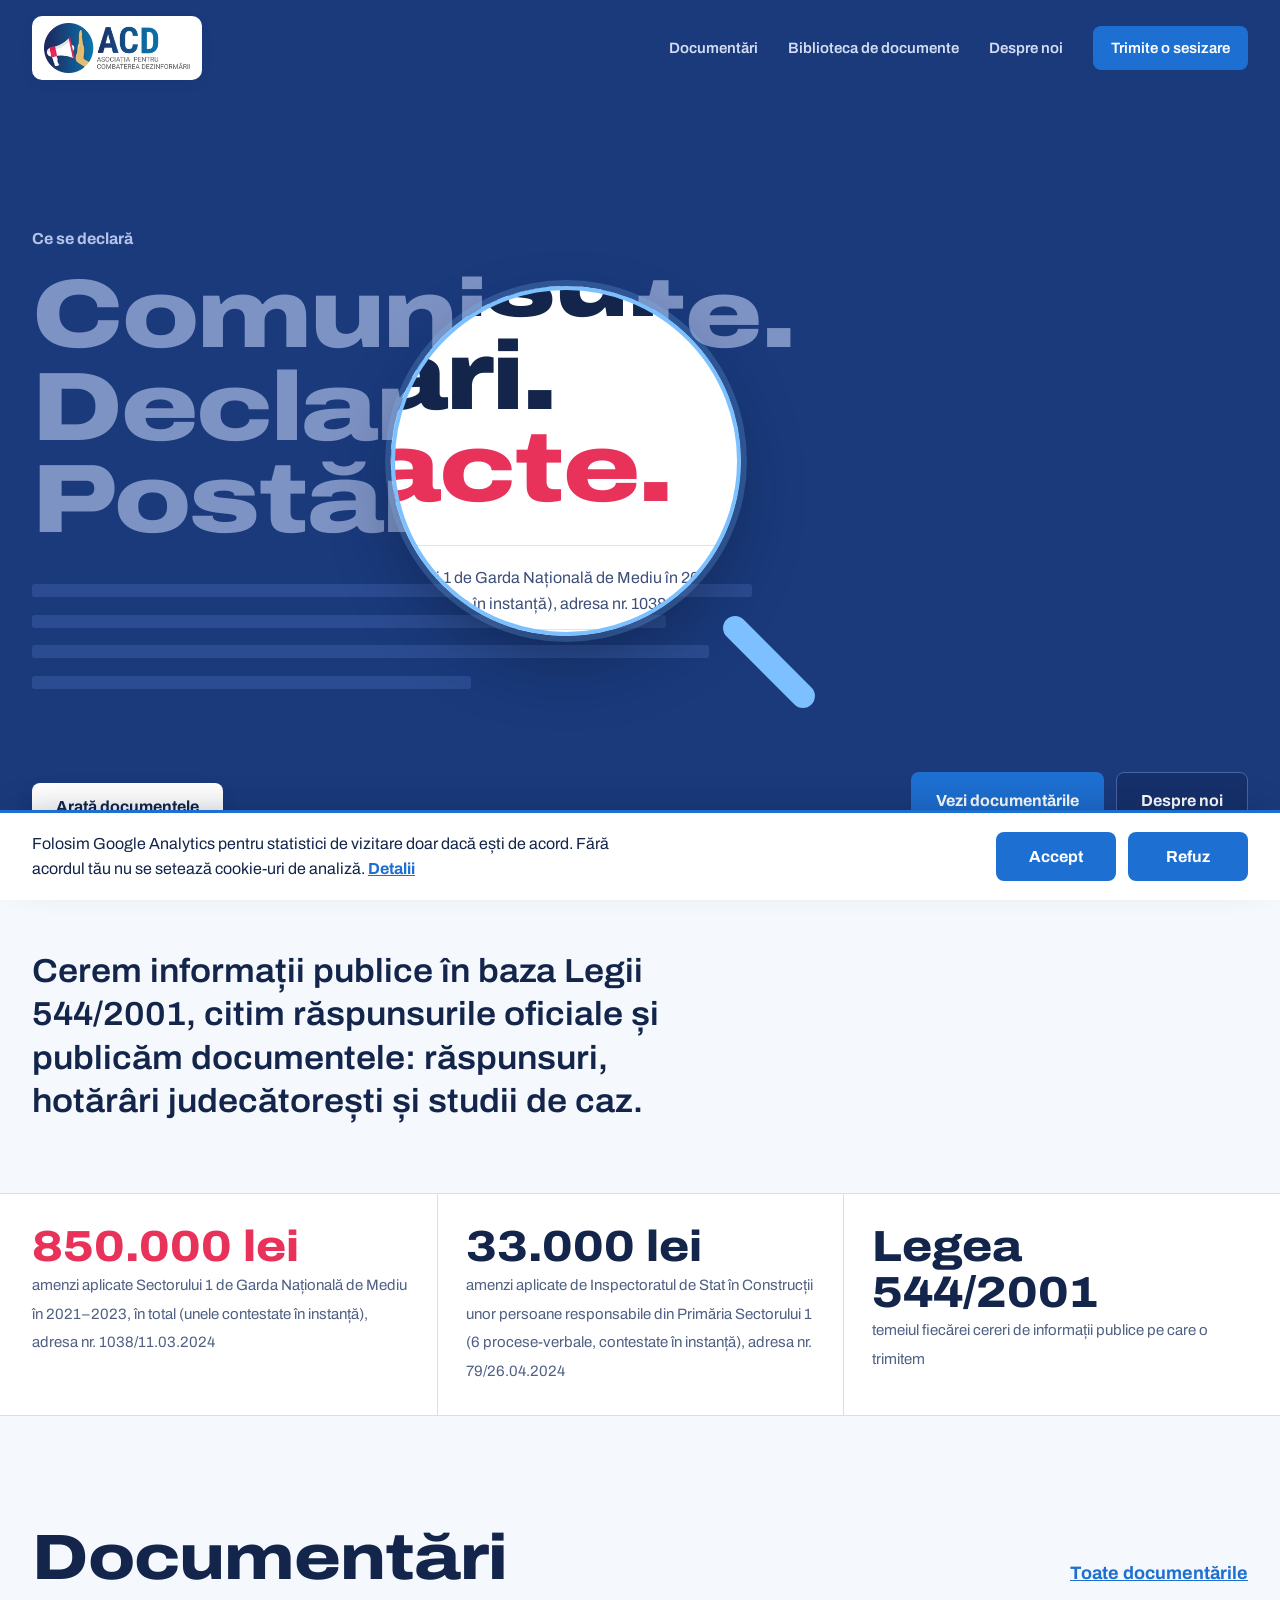
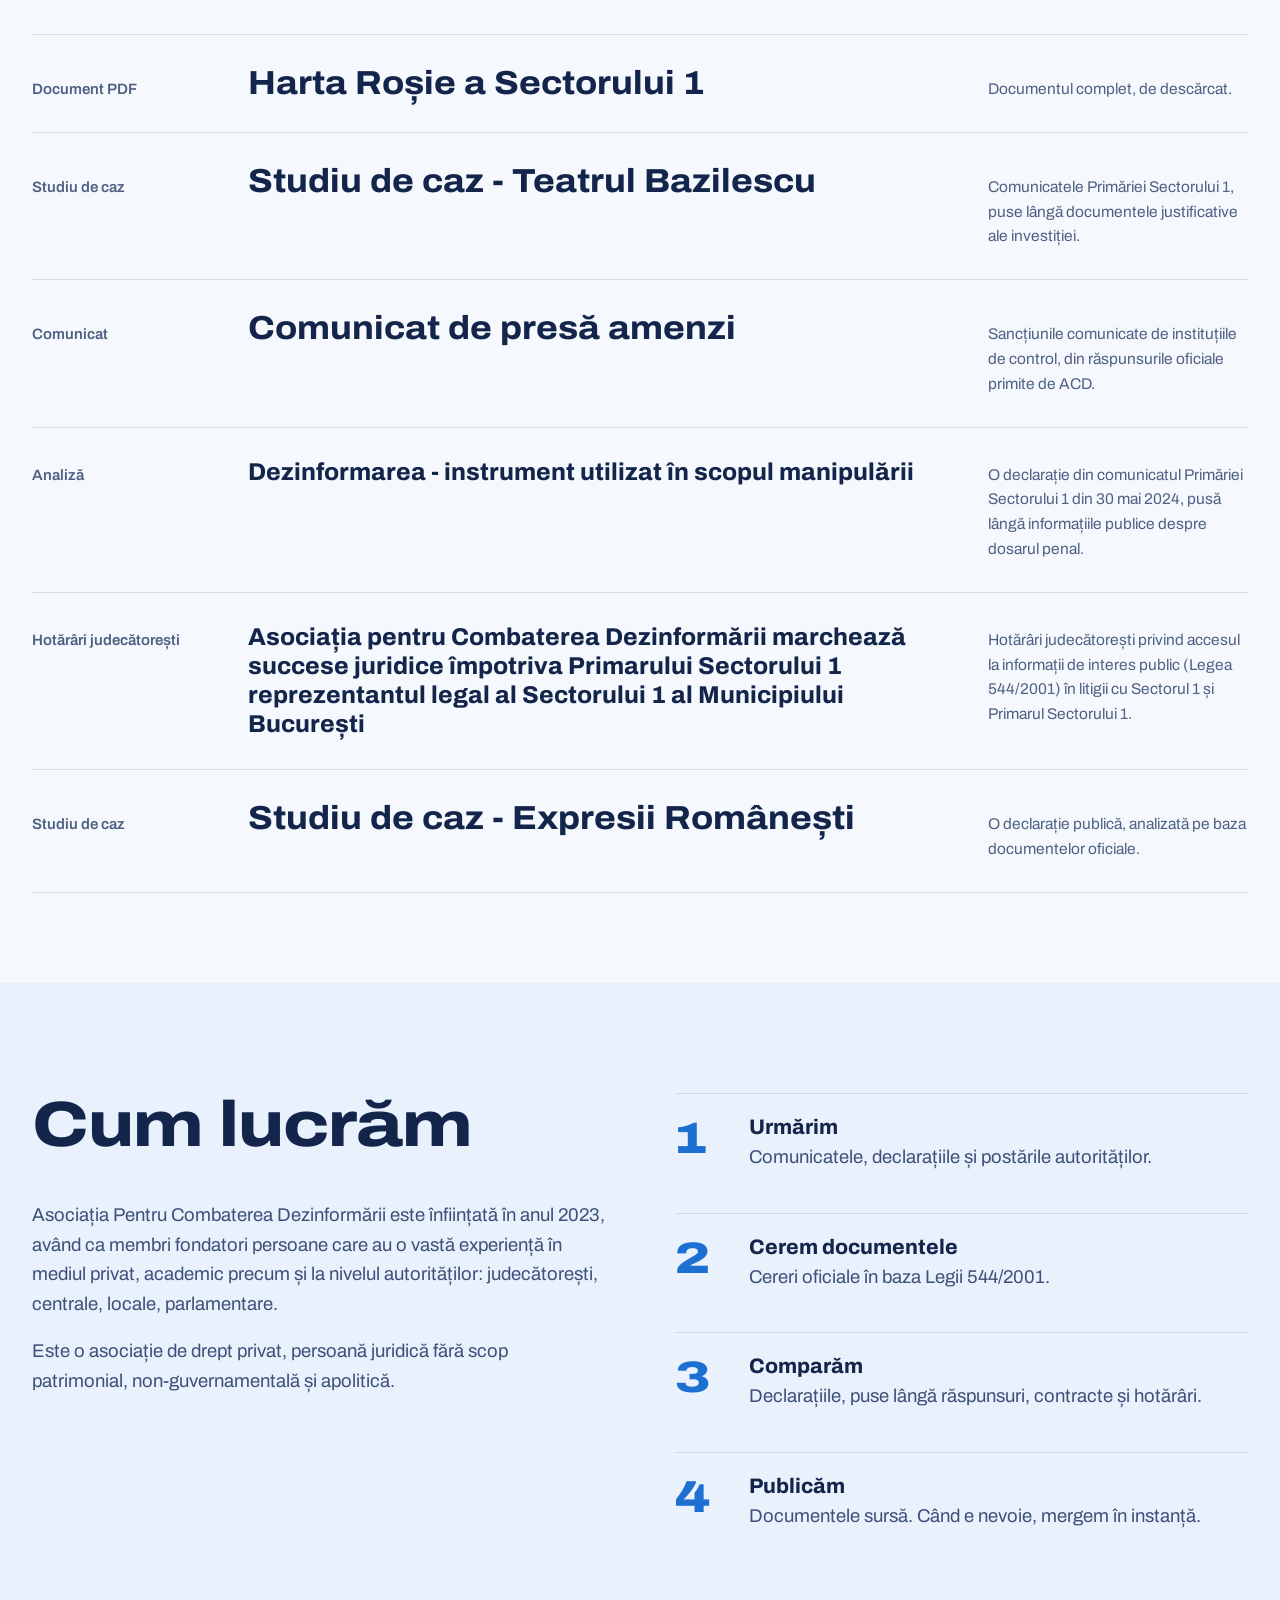
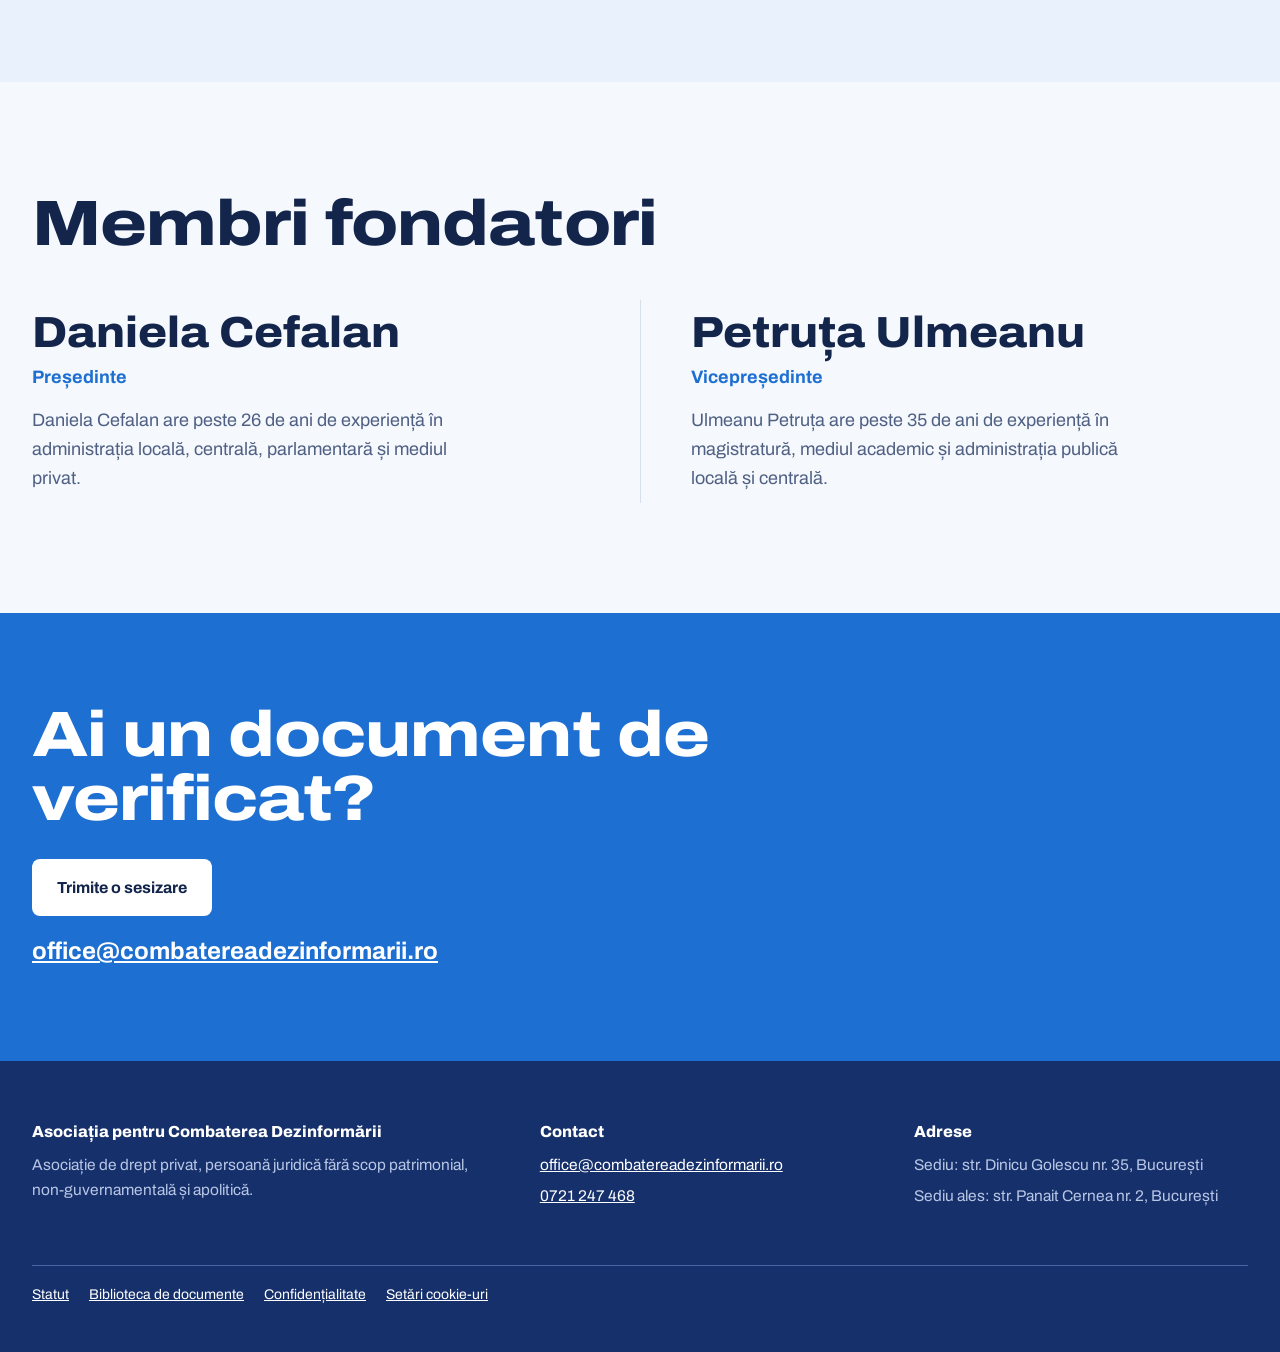
==== commit 71109627: "Site nou ACD" ====
--- a/site/index.html
+++ b/site/index.html
@@ -2,6 +2,7 @@
 <html lang="ro">
 <head>
 <meta charset="UTF-8">
+
 <meta name="viewport" content="width=device-width, initial-scale=1">
 <title>Asociația pentru Combaterea Dezinformării</title>
 <meta name="description" content="Asociația pentru Combaterea Dezinformării cere informații publice în baza Legii 544/2001 și publică răspunsurile oficiale, hotărârile judecătorești și studiile de caz.">
@@ -19,30 +20,27 @@
 <link rel="icon" type="image/png" sizes="32x32" href="assets/img/favicon-32.png">
 <link rel="apple-touch-icon" href="assets/img/apple-touch-icon.png">
 <link rel="preload" href="assets/fonts/archivo-latin.woff2" as="font" type="font/woff2" crossorigin>
-<link rel="stylesheet" href="assets/css/site.css?v=549a3e97">
+<link rel="stylesheet" href="assets/css/site.css?v=6e2e6561">
 <script>document.documentElement.classList.add('js');</script>
 <script>
   // Google Analytics stays off until the visitor accepts (Consent Mode v2). site.js loads gtag.js only after "Accept".
   window.dataLayer = window.dataLayer || [];
   function gtag(){ dataLayer.push(arguments); }
   gtag('consent', 'default', { 'analytics_storage': 'denied', 'ad_storage': 'denied', 'ad_user_data': 'denied', 'ad_personalization': 'denied' });
-  gtag('js', new Date());
-  gtag('config', 'G-T8T97JEXXG');
 </script>
-
 <script type="application/ld+json">{"@context": "https://schema.org", "@type": "NGO", "name": "Asociația pentru Combaterea Dezinformării", "alternateName": "ACD", "url": "https://www.combatereadezinformarii.ro/", "logo": "https://www.combatereadezinformarii.ro/assets/img/og-default.png", "email": "office@combatereadezinformarii.ro", "telephone": "+40721247468", "foundingDate": "2023", "address": {"@type": "PostalAddress", "streetAddress": "Str. Dinicu Golescu nr. 35", "addressLocality": "București", "addressCountry": "RO"}}</script>
 </head>
 <body class="home">
 <a class="skip" href="#continut">Sari la conținut</a>
 <header class="top">
   <div class="wrap">
-    <a class="logo" href="index.html"><img src="assets/img/acd.webp" alt="ACD – Asociația pentru Combaterea Dezinformării" width="148" height="48"></a>
+    <a class="logo" href="index.html"><img src="assets/img/acd.webp" alt="ACD – Asociația pentru Combaterea Dezinformării" width="160" height="52"></a>
     <button class="menu-toggle" type="button" aria-expanded="false" aria-controls="menu">Meniu</button>
     <nav id="menu" class="nav" aria-label="Meniu principal">
       <a href="documentare.html">Documentări</a>
       <a href="documente.html">Biblioteca de documente</a>
       <a href="despre.html">Despre noi</a>
-      <a class="cta" href="mailto:office@combatereadezinformarii.ro">Trimite o sesizare</a>
+      <a class="cta" href="sesizare.html">Trimite o sesizare</a>
       <button class="menu-close" type="button">Închide</button>
     </nav>
   </div>
@@ -52,7 +50,7 @@
   <div class="layer said" aria-hidden="true">
     <div class="wrap">
       <p class="kicker">Ce se declară</p>
-      <p class="lines"><span>Comunicate.</span><span>Promisiuni.</span><span>Declarații.</span></p>
+      <p class="lines"><span>Comunicate.</span><span>Declarații.</span><span>Postări.</span></p>
       <div class="below fog"><span></span><span></span><span></span><span></span></div>
     </div>
   </div>
@@ -60,11 +58,11 @@
     <div class="wrap">
       <p class="kicker">Ce arată documentele</p>
       <h1 class="lines">
-        <span>Răspunsuri.</span><span>Hotărâri.</span><span>Documente.</span>
+        <span>Răspunsuri.</span><span>Hotărâri.</span><span>Contracte.</span>
       </h1>
       <div class="below facts">
-        <div class="fact"><b>850.000 lei</b><span>amendă aplicată Sectorului 1 de Garda Națională de Mediu, adresa nr. 1038/11.03.2024</span></div>
-        <div class="fact"><b>33.000 lei</b><span>amendă aplicată de Inspectoratul de Stat în Construcții, adresa nr. 213798/13.05.2024</span></div>
+        <div class="fact"><b>850.000 lei</b><span>amenzi aplicate Sectorului 1 de Garda Națională de Mediu în 2021–2023, în total (unele contestate în instanță), adresa nr. 1038/11.03.2024</span></div>
+        <div class="fact"><b>33.000 lei</b><span>amenzi aplicate de Inspectoratul de Stat în Construcții unor persoane responsabile din Primăria Sectorului 1 (6 procese-verbale, contestate în instanță), adresa nr. 79/26.04.2024</span></div>
       </div>
     </div>
   </div>
@@ -81,13 +79,13 @@
 </section>
 
 <section class="intro">
-  <div class="wrap"><p>Cerem informații publice în baza Legii 544/2001, citim răspunsurile oficiale și publicăm totul: documente, hotărâri judecătorești și studii de caz.</p></div>
+  <div class="wrap"><p>Cerem informații publice în baza Legii 544/2001, citim răspunsurile oficiale și publicăm documentele: răspunsuri, hotărâri judecătorești și studii de caz.</p></div>
 </section>
 
 <div class="strip" aria-label="Date din răspunsuri oficiale">
   <div class="wrap">
-    <a class="item" href="comunicat-presa-amenzi.html"><b>850.000 lei</b><span>amendă aplicată Sectorului 1 de Garda Națională de Mediu, adresa nr. 1038/11.03.2024</span></a>
-    <a class="item" href="comunicat-presa-amenzi.html"><b>33.000 lei</b><span>amendă aplicată de Inspectoratul de Stat în Construcții, adresa nr. 213798/13.05.2024</span></a>
+    <a class="item" href="comunicat-presa-amenzi.html"><b>850.000 lei</b><span>amenzi aplicate Sectorului 1 de Garda Națională de Mediu în 2021–2023, în total (unele contestate în instanță), adresa nr. 1038/11.03.2024</span></a>
+    <a class="item" href="comunicat-presa-amenzi.html"><b>33.000 lei</b><span>amenzi aplicate de Inspectoratul de Stat în Construcții unor persoane responsabile din Primăria Sectorului 1 (6 procese-verbale, contestate în instanță), adresa nr. 79/26.04.2024</span></a>
     <div class="item"><b>Legea 544/2001</b><span>temeiul fiecărei cereri de informații publice pe care o trimitem</span></div>
   </div>
 </div>
@@ -98,9 +96,9 @@
     <ul class="list-docs">
 <li class="doc-item" data-type="pdf"><a href="Harta-Rosie.pdf"><span class="when">Document PDF</span><h3>Harta Roșie a Sectorului 1</h3><p>Documentul complet, de descărcat.</p></a></li>
 <li class="doc-item" data-type="studii"><a href="teatrul-bazilescu.html"><span class="when">Studiu de caz</span><h3>Studiu de caz - Teatrul Bazilescu</h3><p>Comunicatele Primăriei Sectorului 1, puse lângă documentele justificative ale investiției.</p></a></li>
-<li class="doc-item" data-type="comunicate"><a href="comunicat-presa-amenzi.html"><span class="when">Comunicat</span><h3>Comunicat de presă amenzi</h3><p>Amenzile aplicate Sectorului 1 de instituțiile de control, din răspunsurile oficiale.</p></a></li>
-<li class="doc-item" data-type="analize"><a href="dezinformarea-instrument-utilizat-in-scopul-manipularii.html"><span class="when">Analiză</span><h3>Dezinformarea - instrument utilizat în scopul manipulării</h3><p>Un comunicat de presă al Primăriei Sectorului 1, analizat frază cu frază.</p></a></li>
-<li class="doc-item" data-type="hotarari"><a href="succese-juridice-impotriva-primarului-sectorului-1.html"><span class="when">Hotărâri judecătorești</span><h3 class="long">Asociația pentru Combaterea Dezinformării marchează succese juridice împotriva Primarului Sectorului 1 reprezentantul legal al Sectorului 1 al Municipiului București</h3><p>Hotărârile instanțelor privind obligațiile de transparență ale Primăriei Sectorului 1.</p></a></li>
+<li class="doc-item" data-type="comunicate"><a href="comunicat-presa-amenzi.html"><span class="when">Comunicat</span><h3>Comunicat de presă amenzi</h3><p>Sancțiunile comunicate de instituțiile de control, din răspunsurile oficiale primite de ACD.</p></a></li>
+<li class="doc-item" data-type="analize"><a href="dezinformarea-instrument-utilizat-in-scopul-manipularii.html"><span class="when">Analiză</span><h3 class="long">Dezinformarea - instrument utilizat în scopul manipulării</h3><p>O declarație din comunicatul Primăriei Sectorului 1 din 30 mai 2024, pusă lângă informațiile publice despre dosarul penal.</p></a></li>
+<li class="doc-item" data-type="hotarari"><a href="succese-juridice-impotriva-primarului-sectorului-1.html"><span class="when">Hotărâri judecătorești</span><h3 class="long">Asociația pentru Combaterea Dezinformării marchează succese juridice împotriva Primarului Sectorului 1 reprezentantul legal al Sectorului 1 al Municipiului București</h3><p>Hotărâri judecătorești privind accesul la informații de interes public (Legea 544/2001) în litigii cu Sectorul 1 și Primarul Sectorului 1.</p></a></li>
 <li class="doc-item" data-type="studii"><a href="studiu-de-caz-expresii-romanesti.html"><span class="when">Studiu de caz</span><h3>Studiu de caz - Expresii Românești</h3><p>O declarație publică, analizată pe baza documentelor oficiale.</p></a></li>
 </ul>
   </div>
@@ -117,7 +115,7 @@
       <li><div><h3>Urmărim</h3><p>Comunicatele, declarațiile și postările autorităților.</p></div></li>
       <li><div><h3>Cerem documentele</h3><p>Cereri oficiale în baza Legii 544/2001.</p></div></li>
       <li><div><h3>Comparăm</h3><p>Declarațiile, puse lângă răspunsuri, contracte și hotărâri.</p></div></li>
-      <li><div><h3>Publicăm</h3><p>Documentele integral și, când e nevoie, mergem în instanță.</p></div></li>
+      <li><div><h3>Publicăm</h3><p>Documentele sursă. Când e nevoie, mergem în instanță.</p></div></li>
     </ol>
   </div>
 </section>
@@ -135,7 +133,10 @@
 <section class="ask">
   <div class="wrap">
     <h2>Ai un document de verificat?</h2>
-    <a class="mail" href="mailto:office@combatereadezinformarii.ro">office@combatereadezinformarii.ro</a>
+    <div class="ask-actions">
+      <a class="btn on-blue" href="sesizare.html">Trimite o sesizare</a>
+      <a class="mail" href="mailto:office@combatereadezinformarii.ro">office@combatereadezinformarii.ro</a>
+    </div>
   </div>
 </section>
 
@@ -160,13 +161,13 @@
       <a href="statut.pdf">Statut</a>
       <a href="documente.html">Biblioteca de documente</a>
       <a href="confidentialitate.html">Confidențialitate</a>
-      <button class="linklike" type="button" data-open-consent>Setări cookies</button>
+      <button class="linklike" type="button" data-open-consent>Setări cookie-uri</button>
     </p>
   </div>
 </footer>
-<div class="consent" id="consent" role="region" aria-label="Cookies" hidden>
+<div class="consent" id="consent" role="region" aria-label="Cookie-uri" hidden>
   <div class="wrap">
-    <p>Folosim Google Analytics pentru statistici de vizitare doar dacă ești de acord. Fără acordul tău nu se setează niciun cookie de analiză. <a href="confidentialitate.html">Detalii</a></p>
+    <p>Folosim Google Analytics pentru statistici de vizitare doar dacă ești de acord. Fără acordul tău nu se setează cookie-uri de analiză. <a href="confidentialitate.html">Detalii</a></p>
     <div class="btns">
       <button class="btn primary" type="button" data-consent="granted">Accept</button>
       <button class="btn primary" type="button" data-consent="denied">Refuz</button>
@@ -174,6 +175,6 @@
   </div>
 </div>
 
-<script src="assets/js/site.js?v=43963a86" defer></script>
+<script src="assets/js/site.js?v=2e2521c6" defer></script>
 </body>
 </html>
--- a/site/assets/css/site.css
+++ b/site/assets/css/site.css
@@ -11,7 +11,7 @@
   --band-bg: #e9f1fc; --band-text: #13254b; --band-text-2: #3e5079; --band-line: #cfdcf0; --band-num: #1d6fd1; --link-on-band: #1862bf;
   --ask-bg: #1d6fd1; --ask-text: #ffffff;
   --foot-bg: #16306b; --foot-text: #b9c7e6; --foot-strong: #ffffff;
-  --redact: #0e2250; --quote: #e8325a; --law: #9aa7bf;
+  --redact: #0e2250; --focus-on-dark: #ffffff; --focus-ring: var(--accent); --quote: #e8325a; --law: #9aa7bf;
   --font: "Archivo", system-ui, -apple-system, "Segoe UI", sans-serif;
   --lens: 175px;
 }
@@ -35,7 +35,9 @@
 body { margin: 0; background: var(--bg); color: var(--text); font: 400 18px/1.6 var(--font); font-stretch: 100%; -webkit-text-size-adjust: 100%; }
 img { max-width: 100%; height: auto; }
 a { color: inherit; }
-:focus-visible { outline: 3px solid var(--accent); outline-offset: 3px; }
+:focus-visible { outline: 3px solid var(--focus-ring); outline-offset: 3px; }
+/* On navy and blue sections the ring is white (WCAG 1.4.11). */
+.ask, .foot, .top, .page-head, .nav.open, .hero:not(.open) .hero-foot { --focus-ring: var(--focus-on-dark); }
 .wrap { max-width: 1280px; margin: 0 auto; padding: 0 32px; }
 .skip { position: absolute; left: 16px; top: -60px; z-index: 100; background: var(--surface); color: var(--text); padding: 10px 14px; border-radius: 8px; font-weight: 700; }
 .skip:focus { top: 12px; }
@@ -43,10 +45,10 @@
 h2 { font-size: clamp(34px, 5vw, 72px); line-height: 1; font-weight: 800; font-stretch: 118%; letter-spacing: -0.015em; margin: 0 0 44px; }
 
 /* header: sits over the dark top of every page (hero or page-head) */
-.top { position: absolute; inset: 0 0 auto 0; z-index: 30; }
-.top .wrap { display: flex; align-items: center; justify-content: space-between; height: 88px; gap: 20px; }
+.top { position: absolute; inset: 0 0 auto 0; z-index: 30; background: var(--h-bg); }
+.top .wrap { display: flex; align-items: center; justify-content: space-between; height: 96px; gap: 20px; }
 .logo { background: var(--surface); border-radius: 10px; padding: 7px 12px; display: inline-flex; box-shadow: 0 4px 18px -10px rgba(19, 37, 75, .45); }
-.logo img { height: 38px; width: auto; display: block; }
+.logo img { height: 50px; width: auto; display: block; }
 .nav { display: flex; gap: 30px; align-items: center; }
 .nav a { text-decoration: none; font-weight: 600; font-size: 15px; color: var(--nav-text); }
 .nav a:hover, .nav a[aria-current="page"] { color: var(--nav-hover); }
@@ -95,15 +97,18 @@
 
 /* call to action */
 .ask { background: var(--ask-bg); color: var(--ask-text); padding: 90px 0; }
-.ask .wrap { display: flex; justify-content: space-between; align-items: end; gap: 30px; }
-.ask h2 { margin: 0; max-width: 15ch; }
-.ask a.mail { font-size: clamp(20px, 2.2vw, 28px); font-weight: 750; overflow-wrap: anywhere; }
+.ask .wrap { display: flex; flex-direction: column; align-items: flex-start; gap: 28px; }
+.ask h2 { margin: 0; max-width: 18ch; }
+.ask-actions { display: flex; flex-direction: column; align-items: flex-start; gap: 16px; }
+.btn.on-blue { background: var(--surface); color: var(--text); }
+.btn.on-blue:hover { filter: brightness(.96); }
+.ask .mail { font-size: clamp(16px, 2vw, 24px); font-weight: 700; white-space: nowrap; }
 
 /* reading column for long texts */
 .reading { background: var(--surface); }
 .reading .text { max-width: 68ch; font-size: 19px; line-height: 1.7; }
 .reading .text p { margin: 0 0 1.1em; }
-.reading .text a { color: var(--accent); overflow-wrap: anywhere; }
+.reading .text a:not(.btn) { color: var(--accent); overflow-wrap: anywhere; }
 
 /* footer */
 .foot { background: var(--foot-bg); color: var(--foot-text); padding: 60px 0 40px; font-size: 15.5px; }
@@ -197,13 +202,18 @@
 .sec-head { display: flex; justify-content: space-between; align-items: baseline; gap: 20px; flex-wrap: wrap; }
 .sec-head h2 { margin-bottom: 44px; }
 .sec-head a { color: var(--accent); font-weight: 700; }
+.sesizare-cta { margin: 1.6em 0; display: grid; gap: 14px; justify-items: start; }
+.sesizare-alt { display: flex; flex-wrap: wrap; gap: 10px; align-items: center; }
+.sesizare-alt > span:first-child { width: 100%; color: var(--text-2); font-size: 16px; }
+.btn.light { background: var(--surface); color: var(--text); border-color: var(--line); padding: 11px 16px; font-size: 15px; }
+.btn.light:hover { border-color: var(--accent); }
 .two-col { display: grid; grid-template-columns: 1fr 1fr; gap: 70px; }
 .two-col p { margin: 0 0 18px; font-size: 18.5px; max-width: 56ch; }
 .people { padding: 110px 0; }
 .people .grid { display: grid; grid-template-columns: 1fr 1fr; }
 .person { padding: 10px 50px 10px 0; }
 .person + .person { border-left: 1px solid var(--line); padding-left: 50px; }
-.person h3 { font-size: clamp(34px, 4vw, 56px); line-height: 1; font-weight: 800; font-stretch: 115%; margin: 0 0 8px; }
+.person h3 { font-size: clamp(28px, 3.4vw, 48px); line-height: 1.05; font-weight: 800; font-stretch: 108%; margin: 0 0 8px; white-space: nowrap; }
 .person .role { color: var(--accent); font-weight: 700; margin: 0 0 14px; }
 .person p { margin: 0; color: var(--person-text); max-width: 44ch; }
 
@@ -315,3 +325,4 @@
   .consent .btns { flex-direction: row; }
   .consent .btn { flex: 1; min-width: 0; }
 }
+.share-status { color: var(--text-2); font-size: 15px; font-weight: 600; }
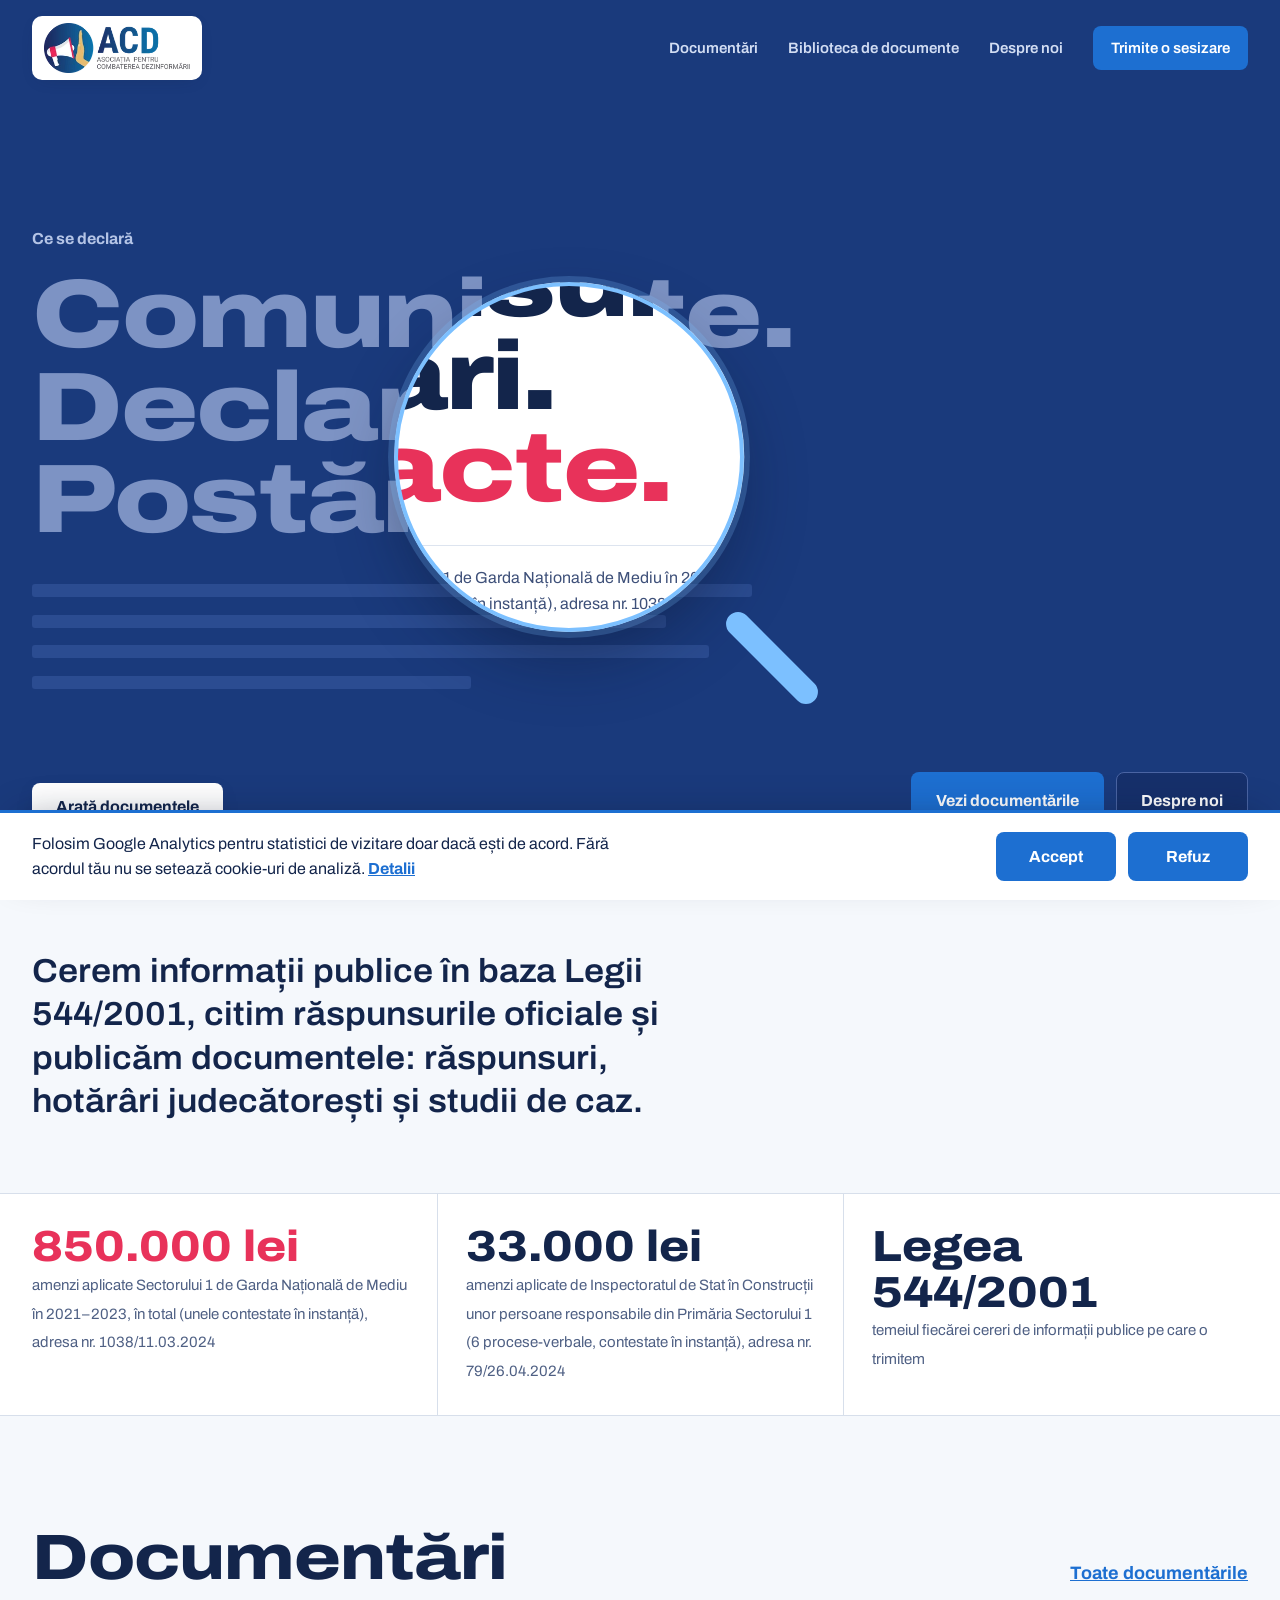
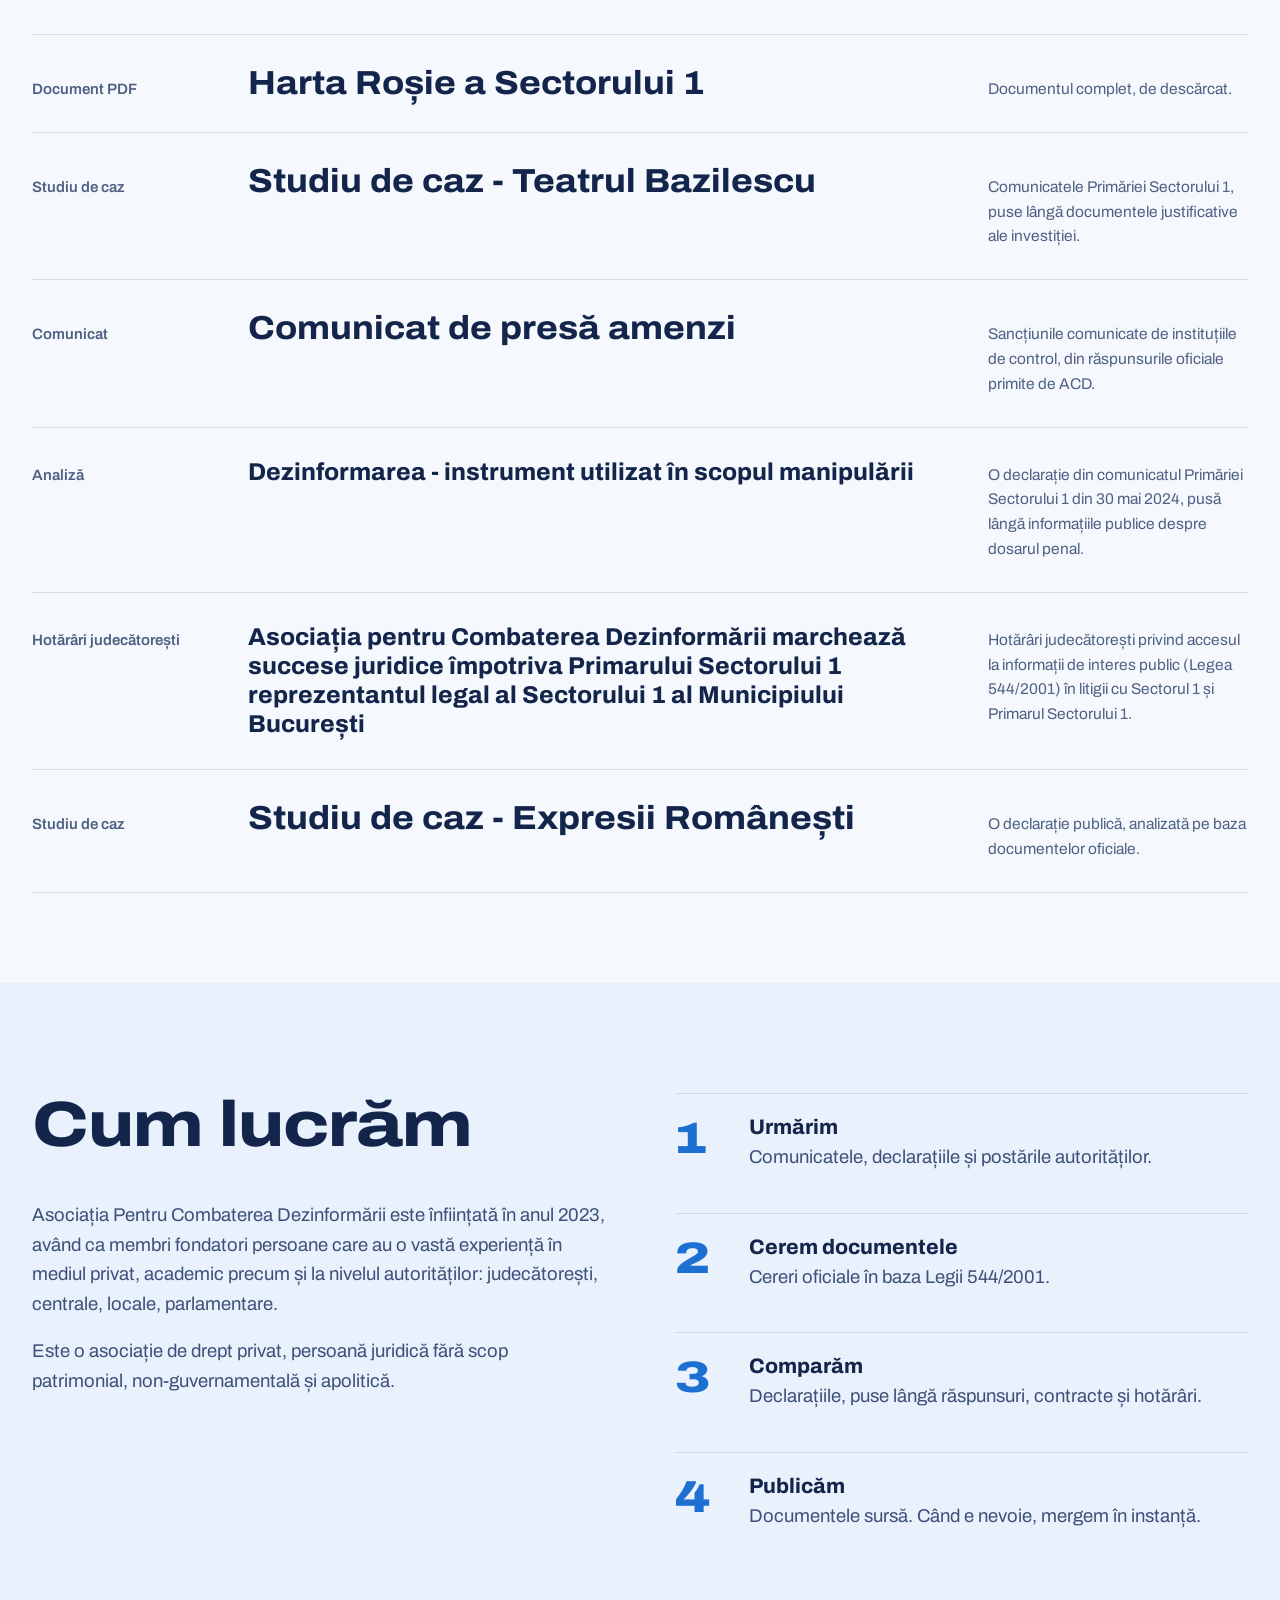
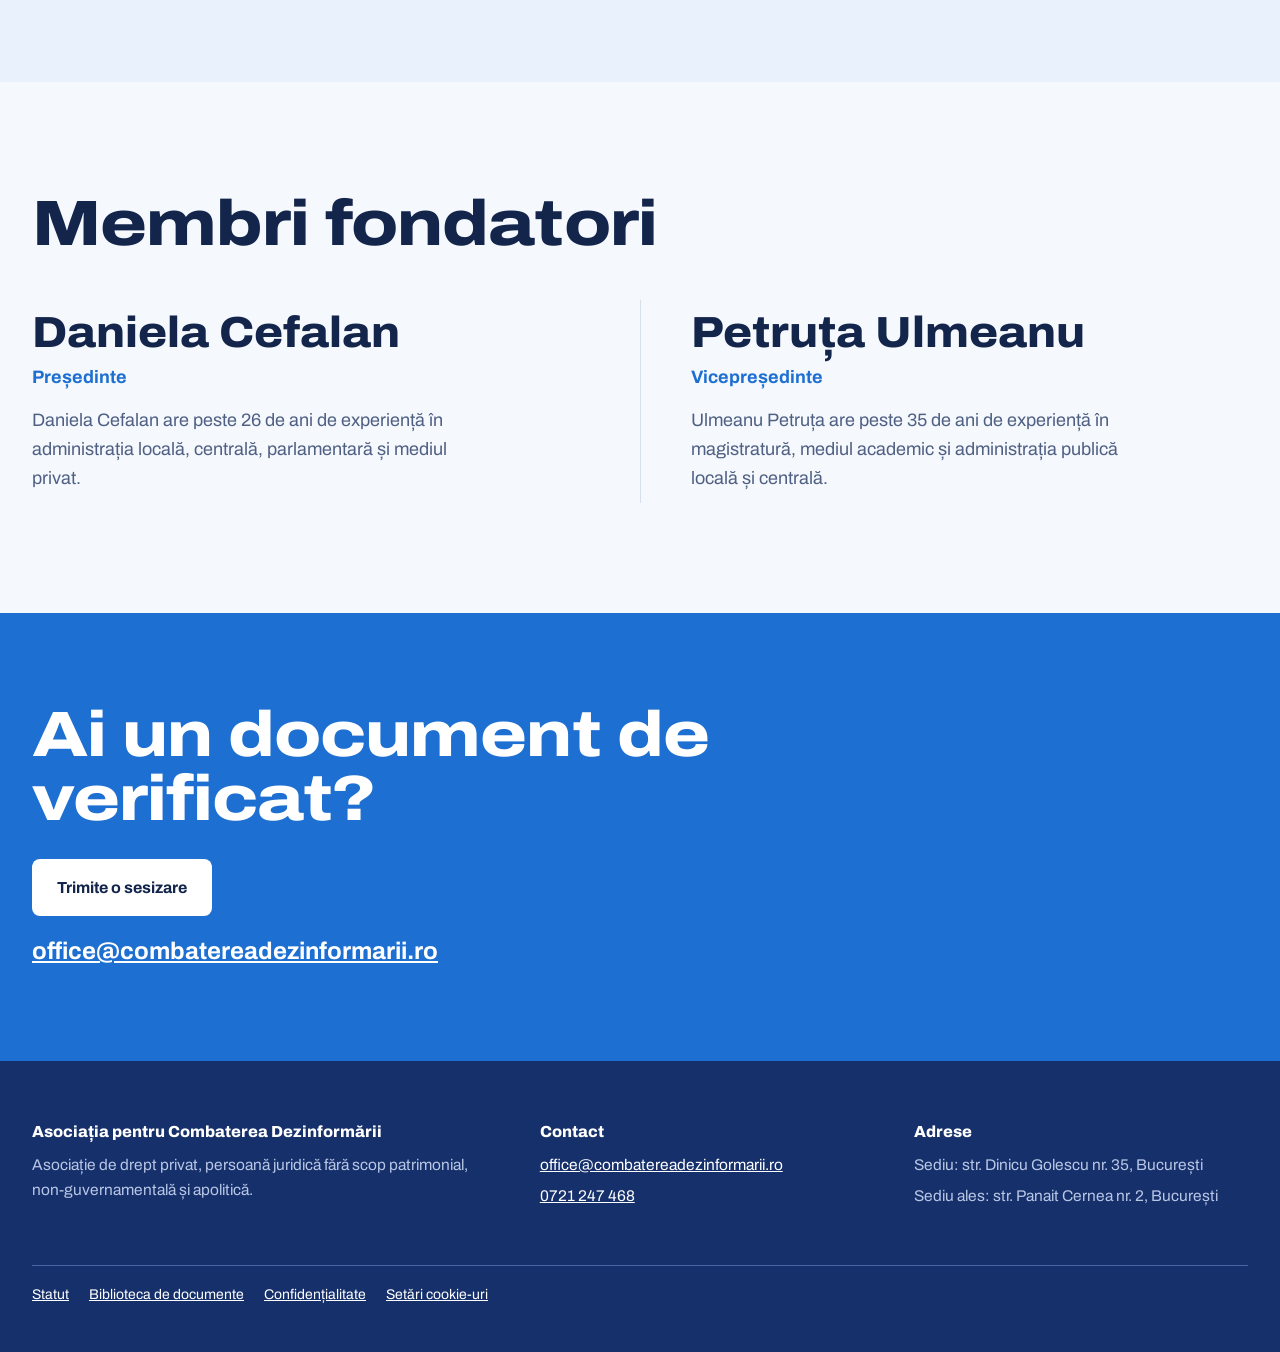
==== commit a45dd6a3: "Fondatoarele pe Despre noi; lupa pe telefon devine bandă" ====
--- a/site/index.html
+++ b/site/index.html
@@ -20,7 +20,7 @@
 <link rel="icon" type="image/png" sizes="32x32" href="assets/img/favicon-32.png">
 <link rel="apple-touch-icon" href="assets/img/apple-touch-icon.png">
 <link rel="preload" href="assets/fonts/archivo-latin.woff2" as="font" type="font/woff2" crossorigin>
-<link rel="stylesheet" href="assets/css/site.css?v=6e2e6561">
+<link rel="stylesheet" href="assets/css/site.css?v=8aaa7eda">
 <script>document.documentElement.classList.add('js');</script>
 <script>
   // Google Analytics stays off until the visitor accepts (Consent Mode v2). site.js loads gtag.js only after "Accept".
@@ -66,7 +66,7 @@
       </div>
     </div>
   </div>
-  <div class="lens-ring" aria-hidden="true"></div>
+  <div class="lens-ring" aria-hidden="true" data-label="Ce arată documentele"></div>
   <div class="hero-foot">
     <div class="wrap">
       <button class="reveal" type="button" aria-pressed="false" data-close-label="Înapoi la lupă">Arată documentele</button>
@@ -175,6 +175,6 @@
   </div>
 </div>
 
-<script src="assets/js/site.js?v=2e2521c6" defer></script>
+<script src="assets/js/site.js?v=73a1313a" defer></script>
 </body>
 </html>
--- a/site/assets/css/site.css
+++ b/site/assets/css/site.css
@@ -120,7 +120,7 @@
 .linklike { background: none; border: 0; padding: 0; color: var(--foot-strong); font: inherit; text-decoration: underline; cursor: pointer; }
 
 @media (max-width: 960px) {
-  :root { --lens: 135px; }
+  :root { --lens: 24px; }   /* on phones --lens is half the band height until the script measures a line */
   .menu-toggle { display: block; }
   html.js .nav { display: none; }
   html.js .nav.open { display: flex; position: fixed; inset: 0; z-index: 60; flex-direction: column; align-items: flex-start; gap: 22px; padding: 96px 28px 28px; background: var(--h-bg); }
@@ -218,9 +218,8 @@
 .person p { margin: 0; color: var(--person-text); max-width: 44ch; }
 
 @media (max-width: 960px) {
-  .hero { height: auto; min-height: 780px; cursor: auto; }
-  .layer { align-items: flex-start; padding-top: 130px; }
-  .lines { font-size: clamp(36px, 11vw, 72px); }
+  .hero { cursor: auto; }
+  .layer { align-items: flex-start; }
   .hero-foot .wrap { flex-direction: column; align-items: stretch; }
   .reveal { width: 100%; }
   .strip .wrap { grid-template-columns: 1fr; }
@@ -232,8 +231,51 @@
   .files, .people { padding: 70px 0; }
   .intro { padding: 60px 0 50px; }
 }
-@media (max-width: 520px) {
-  .fact { flex-direction: column; gap: 4px; }
+/* ===== Mobile lens: the magnifier becomes a band, one headline line tall (phones and tablets, ≤ 960px).
+   Desktop rules above are untouched; everything here lives inside the mobile media queries. ===== */
+@media (max-width: 960px) {
+  /* The hero is a two-row grid. The proof layer is in flow and spans both rows; the foot sits in row 2.
+     Height = max(viewport share, content), so the facts can never run under the buttons. */
+  .hero { display: grid; grid-template-rows: 1fr auto; height: auto; min-height: min(calc(100svh - 160px), 700px); }
+  .layer { padding-top: 112px; }
+  .proof { position: relative; inset: auto; display: block; grid-area: 1 / 1 / 3 / 2; padding-bottom: 150px; }
+  .hero-foot { position: relative; inset: auto; grid-area: 2 / 1 / 3 / 2; padding-bottom: 20px; }
+
+  /* Headline: 10vw keeps "Comunicate." (the widest line) at least 40px inside the 360–430px screens. */
+  .lines { font-size: clamp(34px, 10vw, 64px); }
+  .kicker { margin-bottom: 14px; }
+  .below { margin-top: 22px; min-height: 0; }
+
+  /* Facts: compact, stacked, one under the other; visible when the hero is open. */
+  .facts { gap: 10px; }
+  .fact { flex-direction: column; gap: 4px; padding-top: 8px; }
+  .fact b { font-size: 22px; }
+  .fact span { font-size: 14px; line-height: 1.4; }
+  /* Two more blurred lines so the declared layer has the same visual weight as the facts. */
+  .said .fog::before, .said .fog::after { content: ""; display: block; height: 13px; border-radius: 3px; background: var(--h-fog); }
+  .said .fog::before { order: 5; width: 72%; }
+  .said .fog::after { order: 6; width: 40%; }
+
+  /* The lens: a band across the full width, centred on --y, 2 × --lens tall. It slides from line to line. */
+  .proof { clip-path: inset(calc(var(--y, 50%) - var(--lens)) 8px calc(100% - var(--y, 50%) - var(--lens)) 8px round 14px); transition: clip-path .55s cubic-bezier(.6, 0, .2, 1); }
+  .hero.open .proof { clip-path: inset(0px 0px 0px 0px round 0px); transition-duration: .8s; }
+  .hero.closing .proof { transition-duration: .6s; }
+  .lens-ring { left: 8px; right: 8px; width: auto; height: calc(var(--lens) * 2); transform: translateY(-50%); border-radius: 14px; border-width: 3px; box-shadow: 0 0 0 4px rgba(124, 192, 255, .22), 0 18px 40px -12px rgba(10, 20, 45, .45); transition: top .55s cubic-bezier(.6, 0, .2, 1), opacity .3s; }
+  .lens-ring::after { display: none; }
+  /* The band carries the proof kicker as a tag (the real kicker stays in the proof layer for assistive tech). */
+  .lens-ring::before { content: attr(data-label); position: absolute; right: 10px; top: -13px; padding: 2px 9px; border-radius: 999px; background: var(--ring); color: var(--h-proof-text); font: 700 13px/1.5 var(--font); white-space: nowrap; }
+
+  /* Foot: one primary button + one text link instead of three stacked buttons ("Despre noi" stays in the menu and footer). */
+  .hero-foot .wrap { gap: 6px; }
+  .reveal { min-height: 50px; }
+  .hero-foot .btns { flex-direction: row; justify-content: center; gap: 0 24px; }
+  .hero-foot .btn { background: none; border: 0; padding: 10px 4px; min-height: 44px; color: var(--nav-hover); text-decoration: underline; text-underline-offset: 4px; text-decoration-thickness: 2px; }
+  .hero-foot .btn.primary:hover { filter: none; text-decoration-thickness: 3px; }
+  .hero-foot .btn.secondary { display: none; }
+  .hero.open .hero-foot .btn { color: var(--accent); }
+}
+@media (max-width: 960px) and (prefers-reduced-motion: reduce) {
+  .proof, .lens-ring { transition: none; }
 }
 @media (prefers-reduced-motion: reduce) {
   .hero.open .proof, .hero.closing .proof { transition: none; }
@@ -326,3 +368,9 @@
   .consent .btn { flex: 1; min-width: 0; }
 }
 .share-status { color: var(--text-2); font-size: 15px; font-weight: 600; }
+
+/* Founders photo on the about page */
+.founders-photo { margin: 0 0 2em; }
+.founders-photo img { display: block; width: 100%; height: auto; border-radius: 10px; margin: 0; }
+.founders-photo figcaption { margin-top: 10px; color: var(--text-2); font-size: 16px; line-height: 1.45; }
+.source-item a.mail-wrap { overflow-wrap: normal; }
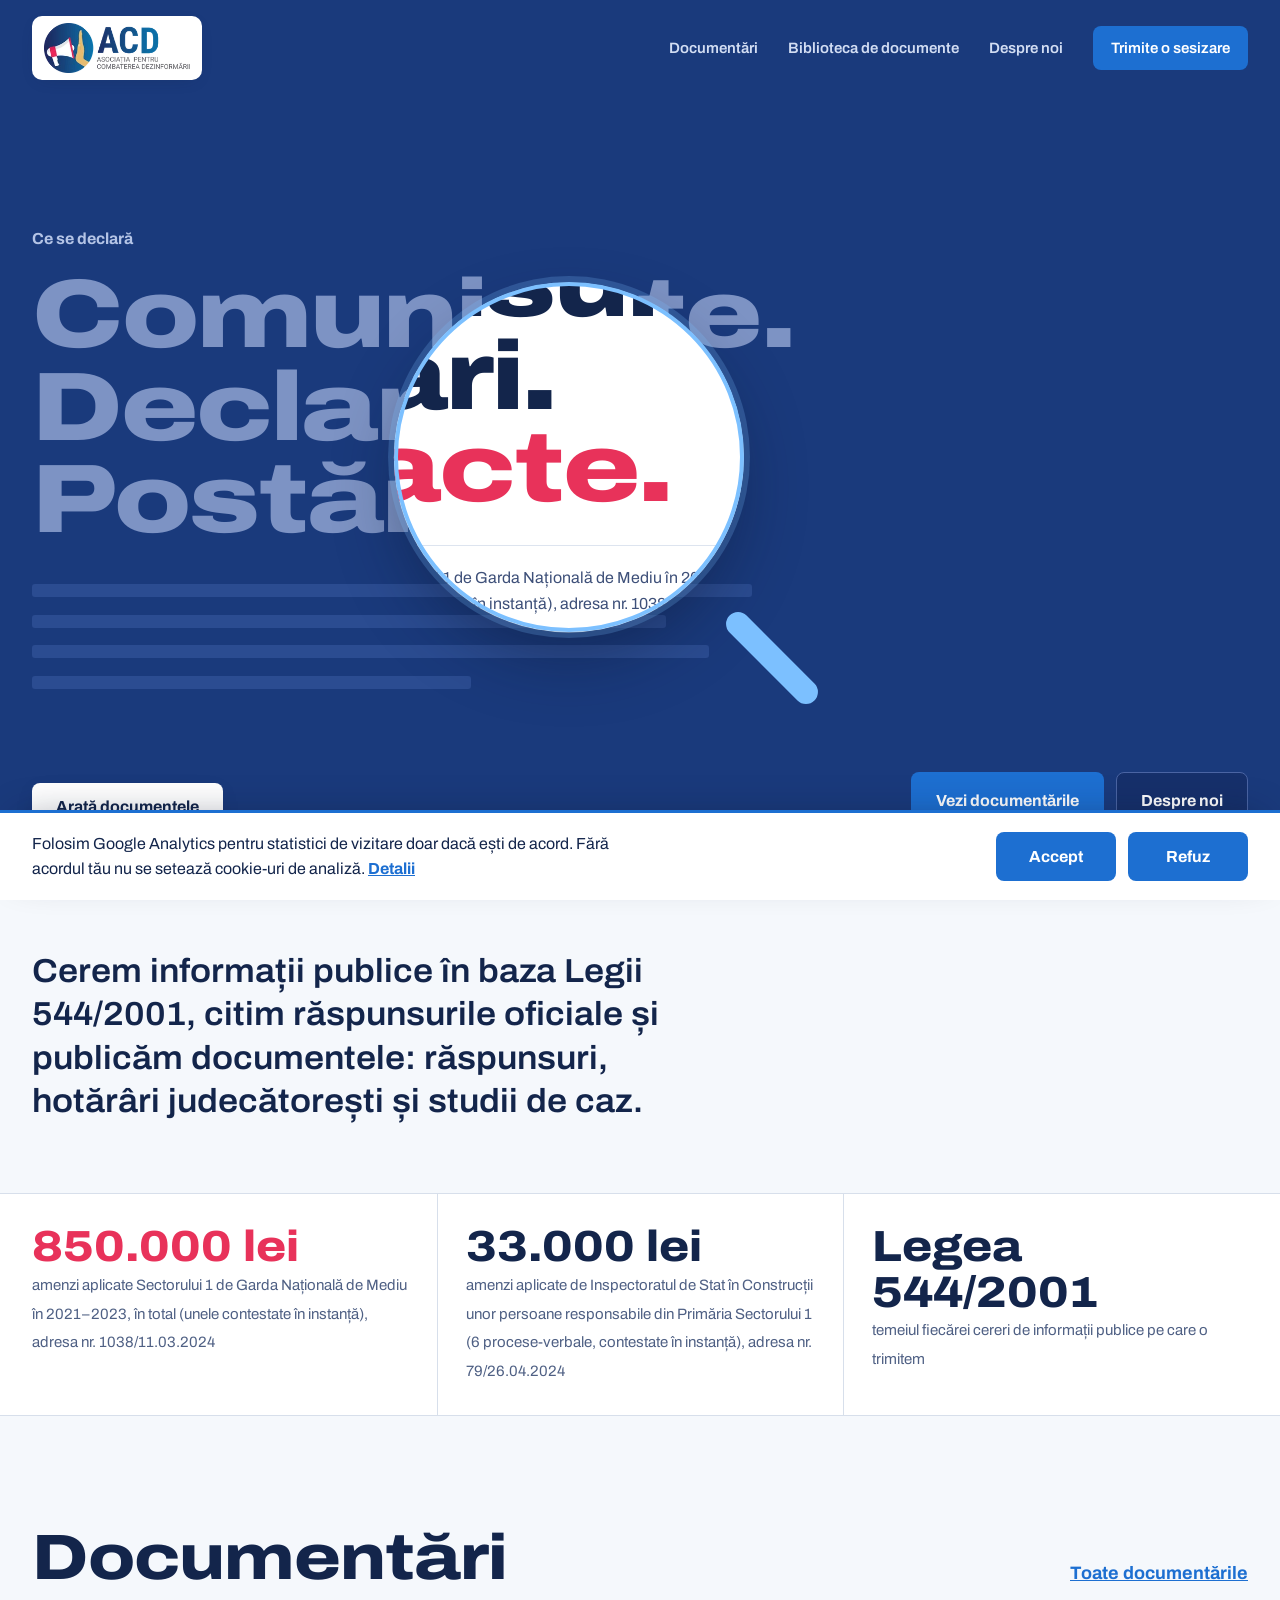
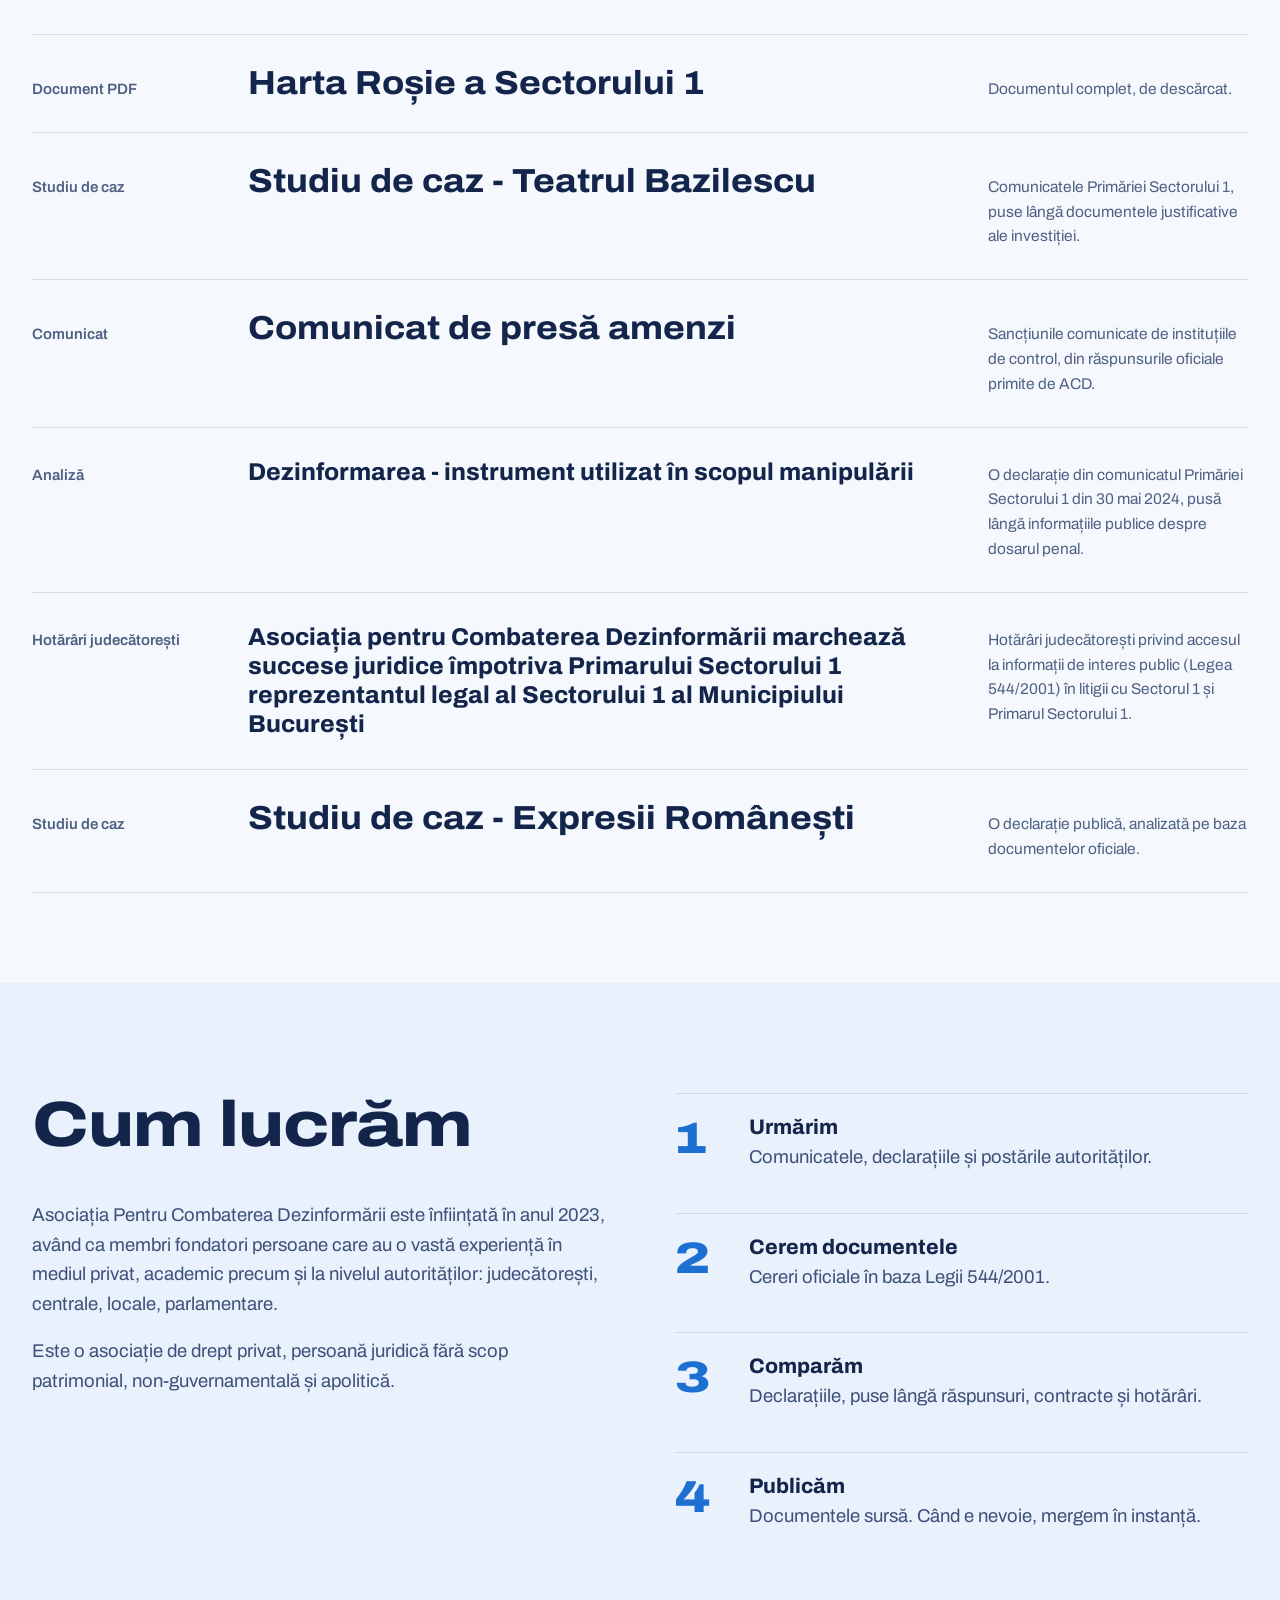
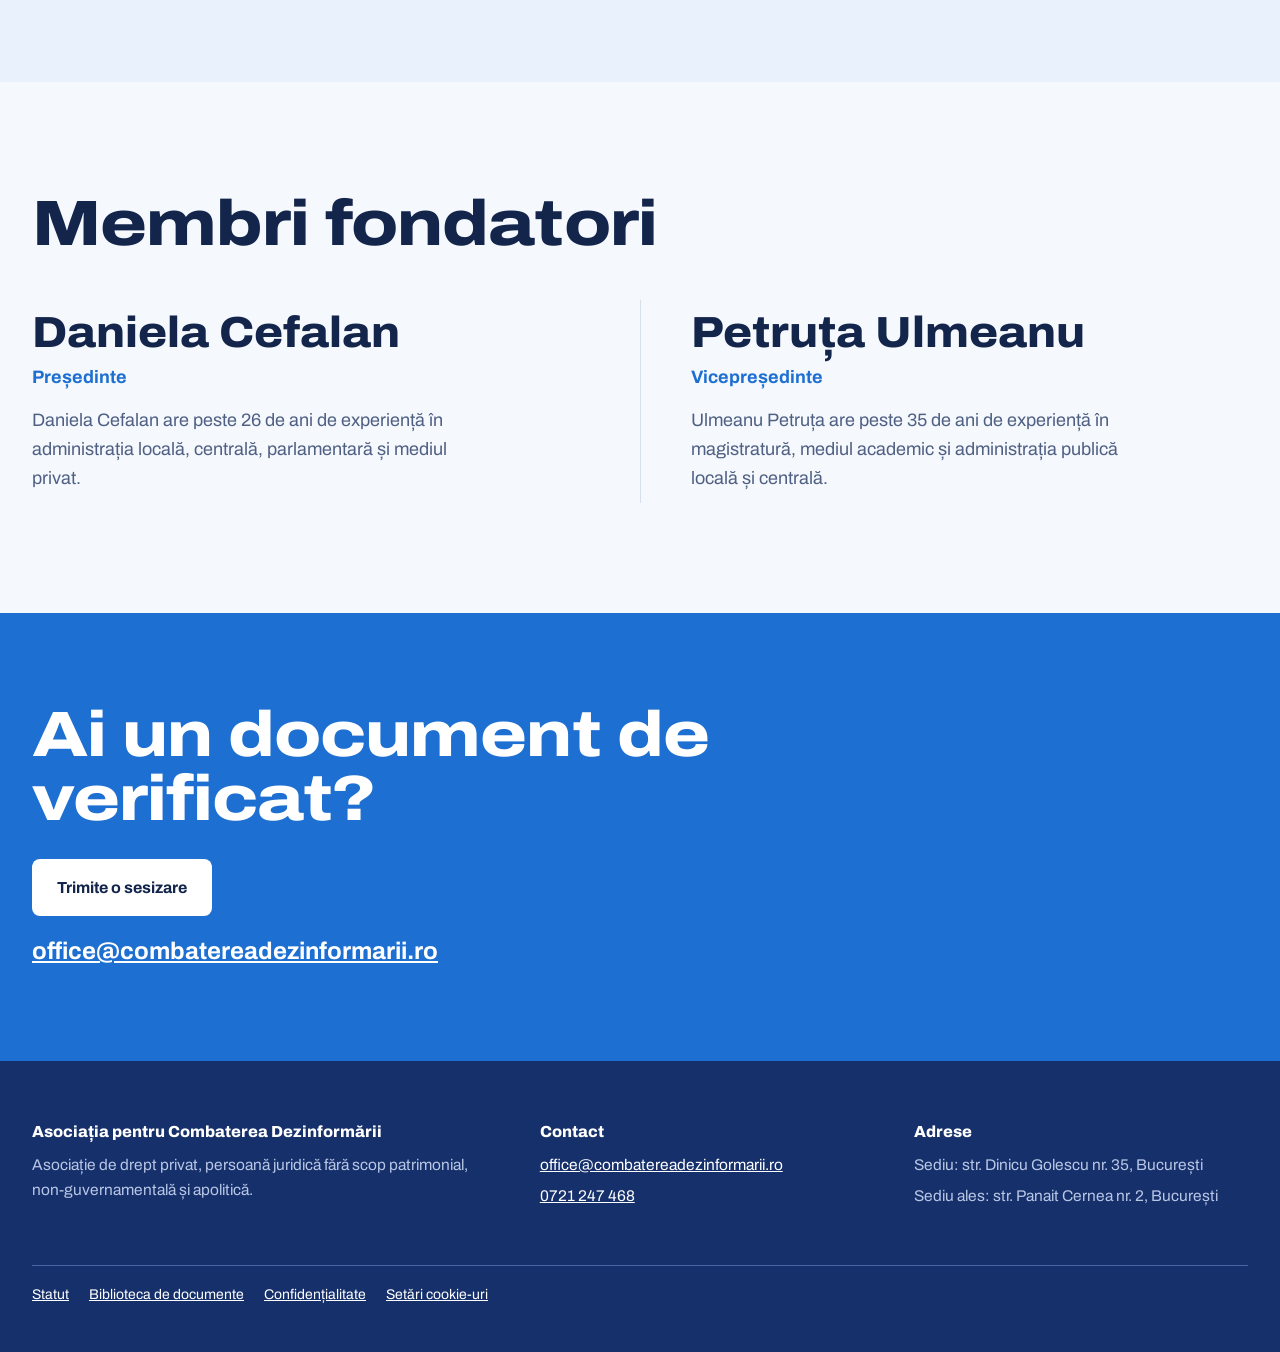
==== commit 6c94e2cb: "Telefon: lupa pornește pe bandă și se mișcă singură, atingere pentru documente, meniu compact" ====
--- a/site/index.html
+++ b/site/index.html
@@ -20,7 +20,7 @@
 <link rel="icon" type="image/png" sizes="32x32" href="assets/img/favicon-32.png">
 <link rel="apple-touch-icon" href="assets/img/apple-touch-icon.png">
 <link rel="preload" href="assets/fonts/archivo-latin.woff2" as="font" type="font/woff2" crossorigin>
-<link rel="stylesheet" href="assets/css/site.css?v=8aaa7eda">
+<link rel="stylesheet" href="assets/css/site.css?v=82300e20">
 <script>document.documentElement.classList.add('js');</script>
 <script>
   // Google Analytics stays off until the visitor accepts (Consent Mode v2). site.js loads gtag.js only after "Accept".
@@ -35,13 +35,12 @@
 <header class="top">
   <div class="wrap">
     <a class="logo" href="index.html"><img src="assets/img/acd.webp" alt="ACD – Asociația pentru Combaterea Dezinformării" width="160" height="52"></a>
-    <button class="menu-toggle" type="button" aria-expanded="false" aria-controls="menu">Meniu</button>
+    <button class="menu-toggle" type="button" aria-expanded="false" aria-controls="menu" data-close-label="Închide"><span class="burger" aria-hidden="true"></span><span class="menu-label">Meniu</span></button>
     <nav id="menu" class="nav" aria-label="Meniu principal">
       <a href="documentare.html">Documentări</a>
       <a href="documente.html">Biblioteca de documente</a>
       <a href="despre.html">Despre noi</a>
       <a class="cta" href="sesizare.html">Trimite o sesizare</a>
-      <button class="menu-close" type="button">Închide</button>
     </nav>
   </div>
 </header>
@@ -175,6 +174,6 @@
   </div>
 </div>
 
-<script src="assets/js/site.js?v=73a1313a" defer></script>
+<script src="assets/js/site.js?v=4f451ef0" defer></script>
 </body>
 </html>
--- a/site/assets/css/site.css
+++ b/site/assets/css/site.css
@@ -46,7 +46,7 @@
 
 /* header: sits over the dark top of every page (hero or page-head) */
 .top { position: absolute; inset: 0 0 auto 0; z-index: 30; background: var(--h-bg); }
-.top .wrap { display: flex; align-items: center; justify-content: space-between; height: 96px; gap: 20px; }
+.top .wrap { position: relative; display: flex; align-items: center; justify-content: space-between; height: 96px; gap: 20px; }
 .logo { background: var(--surface); border-radius: 10px; padding: 7px 12px; display: inline-flex; box-shadow: 0 4px 18px -10px rgba(19, 37, 75, .45); }
 .logo img { height: 50px; width: auto; display: block; }
 .nav { display: flex; gap: 30px; align-items: center; }
@@ -54,7 +54,16 @@
 .nav a:hover, .nav a[aria-current="page"] { color: var(--nav-hover); }
 .nav a[aria-current="page"] { text-decoration: underline; text-underline-offset: 6px; text-decoration-thickness: 2px; }
 .nav a.cta { color: var(--accent-ink); background: var(--accent); padding: 10px 18px; border-radius: 8px; text-decoration: none; }
-.menu-toggle, .menu-close { display: none; background: transparent; border: 1px solid var(--burger-line); color: var(--burger-text); border-radius: 8px; padding: 9px 14px; font: 600 15px var(--font); cursor: pointer; }
+/* Burger icon that turns into an X while the menu is open. */
+.burger, .burger::before, .burger::after { display: block; width: 18px; height: 2px; border-radius: 2px; background: currentColor; transition: transform .2s, background-color .2s; }
+.burger { position: relative; }
+.burger::before, .burger::after { content: ""; position: absolute; left: 0; }
+.burger::before { top: -6px; }
+.burger::after { top: 6px; }
+.menu-toggle[aria-expanded="true"] .burger { background-color: transparent; }
+.menu-toggle[aria-expanded="true"] .burger::before { transform: translateY(6px) rotate(45deg); }
+.menu-toggle[aria-expanded="true"] .burger::after { transform: translateY(-6px) rotate(-45deg); }
+.menu-toggle { display: none; align-items: center; gap: 10px; background: transparent; border: 1px solid var(--burger-line); color: var(--burger-text); border-radius: 8px; padding: 9px 14px; font: 600 15px var(--font); cursor: pointer; }
 
 /* buttons */
 .btns { display: flex; gap: 12px; flex-wrap: wrap; }
@@ -121,11 +130,13 @@
 
 @media (max-width: 960px) {
   :root { --lens: 24px; }   /* on phones --lens is half the band height until the script measures a line */
-  .menu-toggle { display: block; }
+  .menu-toggle { display: inline-flex; }
   html.js .nav { display: none; }
-  html.js .nav.open { display: flex; position: fixed; inset: 0; z-index: 60; flex-direction: column; align-items: flex-start; gap: 22px; padding: 96px 28px 28px; background: var(--h-bg); }
-  html.js .nav.open a { font-size: 26px; font-weight: 750; }
-  html.js .nav.open .menu-close { display: block; position: absolute; top: 24px; right: 24px; }
+  /* The menu opens as a small card under the button (4 links), not a full-screen panel. */
+  html.js .nav.open { display: flex; position: absolute; top: 82px; right: 32px; z-index: 60; flex-direction: column; align-items: stretch; gap: 2px; width: min(280px, calc(100vw - 36px)); padding: 8px; background: var(--foot-bg); border: 1px solid var(--burger-line); border-radius: 14px; box-shadow: 0 24px 60px -18px rgba(10, 20, 45, .6); transform-origin: top right; animation: menu-in .18s ease-out; }
+  html.js .nav.open a { padding: 12px 14px; border-radius: 10px; font-size: 17px; }
+  html.js .nav.open a:not(.cta):hover, html.js .nav.open a[aria-current="page"] { background: var(--h-bg); color: var(--nav-hover); text-decoration: none; }
+  html.js .nav.open a.cta { margin-top: 6px; text-align: center; }
   html:not(.js) .top { position: static; background: var(--h-bg); }
   html:not(.js) .top .wrap { flex-wrap: wrap; height: auto; padding-top: 16px; padding-bottom: 16px; }
   html:not(.js) .nav { flex-wrap: wrap; gap: 14px 22px; }
@@ -137,7 +148,8 @@
   .band { padding: 70px 0; }
 }
 @media (max-width: 520px) {
-  .wrap { padding: 0 18px; }
+  .wrap { padding: 0 18px; }
+  html.js .nav.open { right: 18px; }
   .btns { flex-direction: column; }
   .btn { text-align: center; }
   .reading .text { font-size: 18px; }
@@ -238,7 +250,7 @@
      Height = max(viewport share, content), so the facts can never run under the buttons. */
   .hero { display: grid; grid-template-rows: 1fr auto; height: auto; min-height: min(calc(100svh - 160px), 700px); }
   .layer { padding-top: 112px; }
-  .proof { position: relative; inset: auto; display: block; grid-area: 1 / 1 / 3 / 2; padding-bottom: 150px; }
+  .proof { position: relative; inset: auto; display: block; grid-area: 1 / 1 / 3 / 2; padding-bottom: 96px; }
   .hero-foot { position: relative; inset: auto; grid-area: 2 / 1 / 3 / 2; padding-bottom: 20px; }
 
   /* Headline: 10vw keeps "Comunicate." (the widest line) at least 40px inside the 360–430px screens. */
@@ -261,13 +273,15 @@
   .hero.open .proof { clip-path: inset(0px 0px 0px 0px round 0px); transition-duration: .8s; }
   .hero.closing .proof { transition-duration: .6s; }
   .lens-ring { left: 8px; right: 8px; width: auto; height: calc(var(--lens) * 2); transform: translateY(-50%); border-radius: 14px; border-width: 3px; box-shadow: 0 0 0 4px rgba(124, 192, 255, .22), 0 18px 40px -12px rgba(10, 20, 45, .45); transition: top .55s cubic-bezier(.6, 0, .2, 1), opacity .3s; }
-  .lens-ring::after { display: none; }
+  /* On phones ::after is not the desktop handle but a light that sweeps across the band when it lands on a line. */
+  .lens-ring::after { content: ""; position: absolute; inset: 0; width: auto; height: auto; transform: none; border-radius: inherit; background: linear-gradient(100deg, transparent 35%, rgba(124, 192, 255, .45) 50%, transparent 65%) no-repeat; background-size: 250% 100%; background-position: 150% 0; opacity: 0; }
+  .lens-ring.sweep::after { animation: band-sweep .9s ease-out .35s; }
   /* The band carries the proof kicker as a tag (the real kicker stays in the proof layer for assistive tech). */
   .lens-ring::before { content: attr(data-label); position: absolute; right: 10px; top: -13px; padding: 2px 9px; border-radius: 999px; background: var(--ring); color: var(--h-proof-text); font: 700 13px/1.5 var(--font); white-space: nowrap; }
 
-  /* Foot: one primary button + one text link instead of three stacked buttons ("Despre noi" stays in the menu and footer). */
-  .hero-foot .wrap { gap: 6px; }
-  .reveal { min-height: 50px; }
+  /* Foot: a small pill (a tap on the hero does the same) + one text link, on one row ("Despre noi" stays in the menu and footer). */
+  .hero-foot .wrap { flex-direction: row; flex-wrap: wrap; justify-content: center; align-items: center; gap: 8px 22px; }
+  .reveal { width: auto; min-height: 44px; padding: 10px 20px; border-radius: 999px; font-size: 15px; }
   .hero-foot .btns { flex-direction: row; justify-content: center; gap: 0 24px; }
   .hero-foot .btn { background: none; border: 0; padding: 10px 4px; min-height: 44px; color: var(--nav-hover); text-decoration: underline; text-underline-offset: 4px; text-decoration-thickness: 2px; }
   .hero-foot .btn.primary:hover { filter: none; text-decoration-thickness: 3px; }
@@ -276,7 +290,11 @@
 }
 @media (max-width: 960px) and (prefers-reduced-motion: reduce) {
   .proof, .lens-ring { transition: none; }
-}
+  .lens-ring.sweep::after { animation: none; }
+  html.js .nav.open { animation: none; }
+}
+@keyframes menu-in { from { opacity: 0; transform: translateY(-6px) scale(.97); } }
+@keyframes band-sweep { 0% { opacity: 1; background-position: 150% 0; } 100% { opacity: 1; background-position: -50% 0; } }
 @media (prefers-reduced-motion: reduce) {
   .hero.open .proof, .hero.closing .proof { transition: none; }
 }
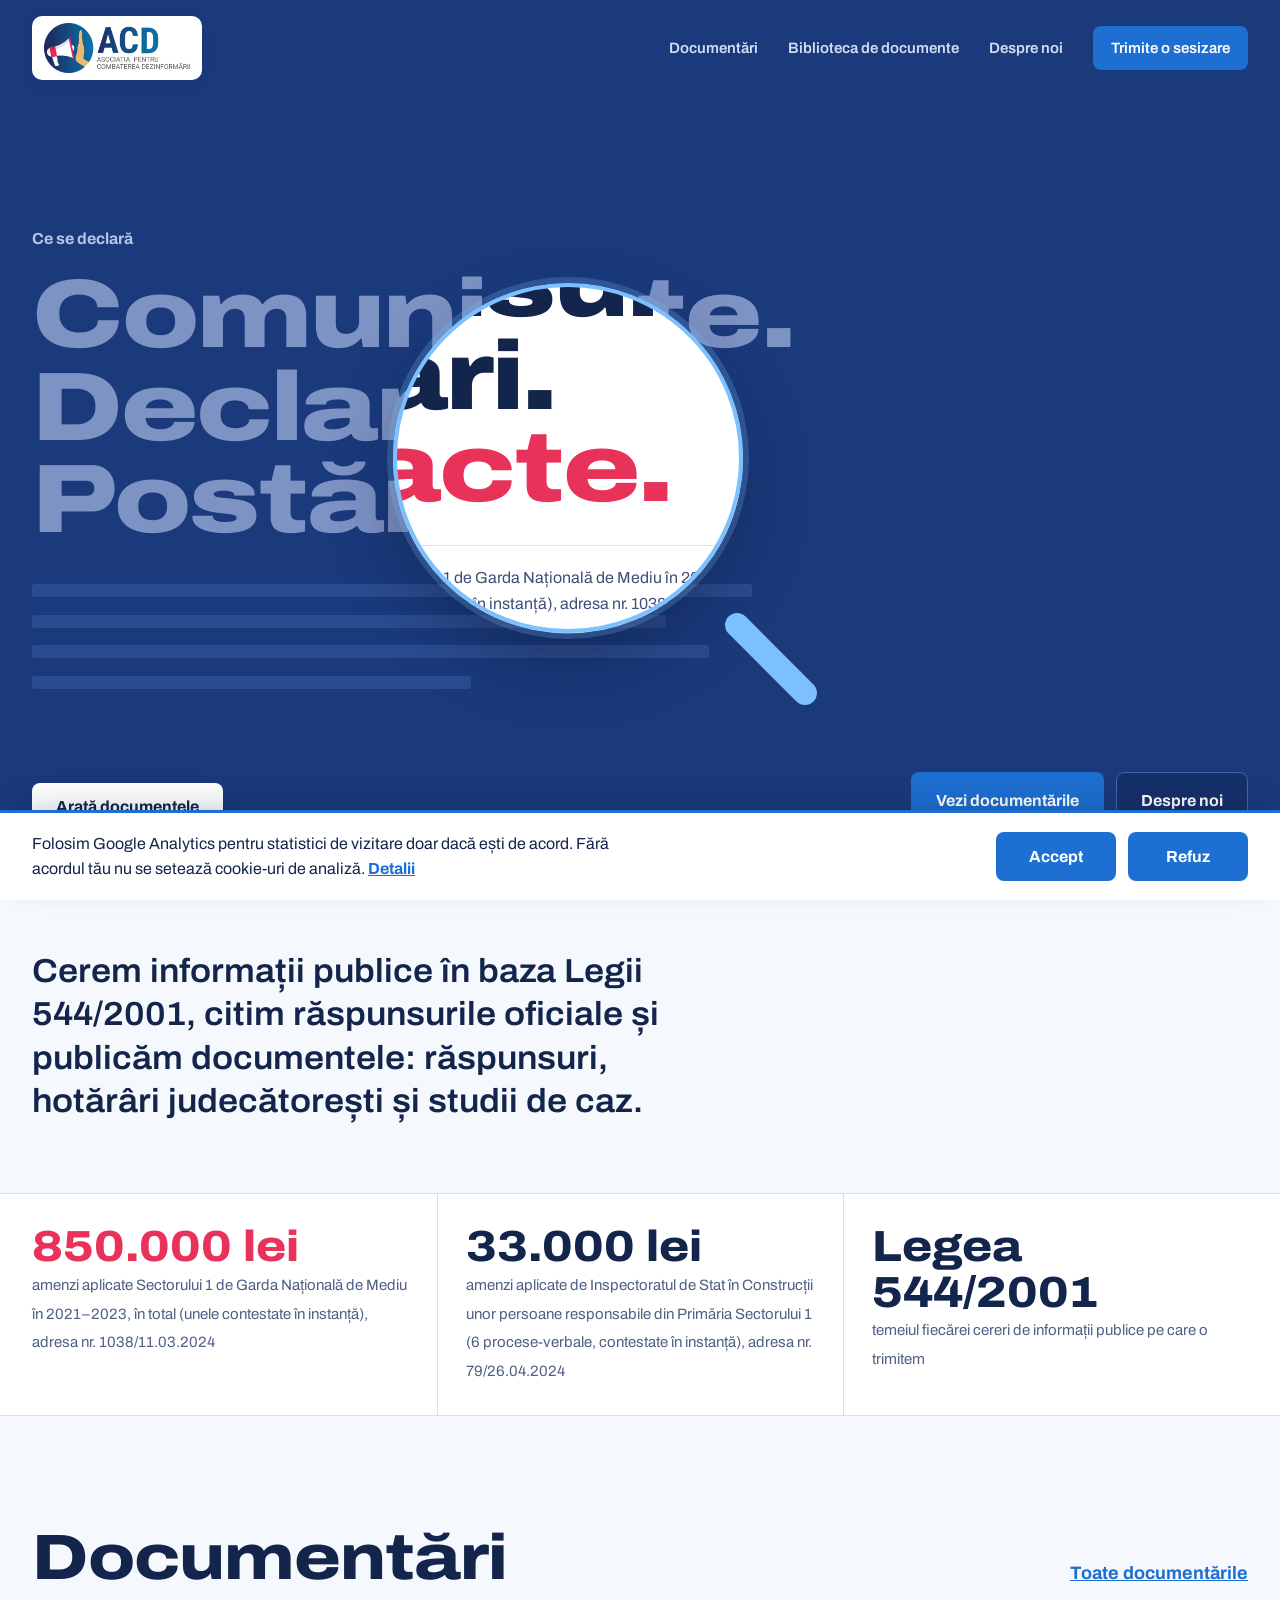
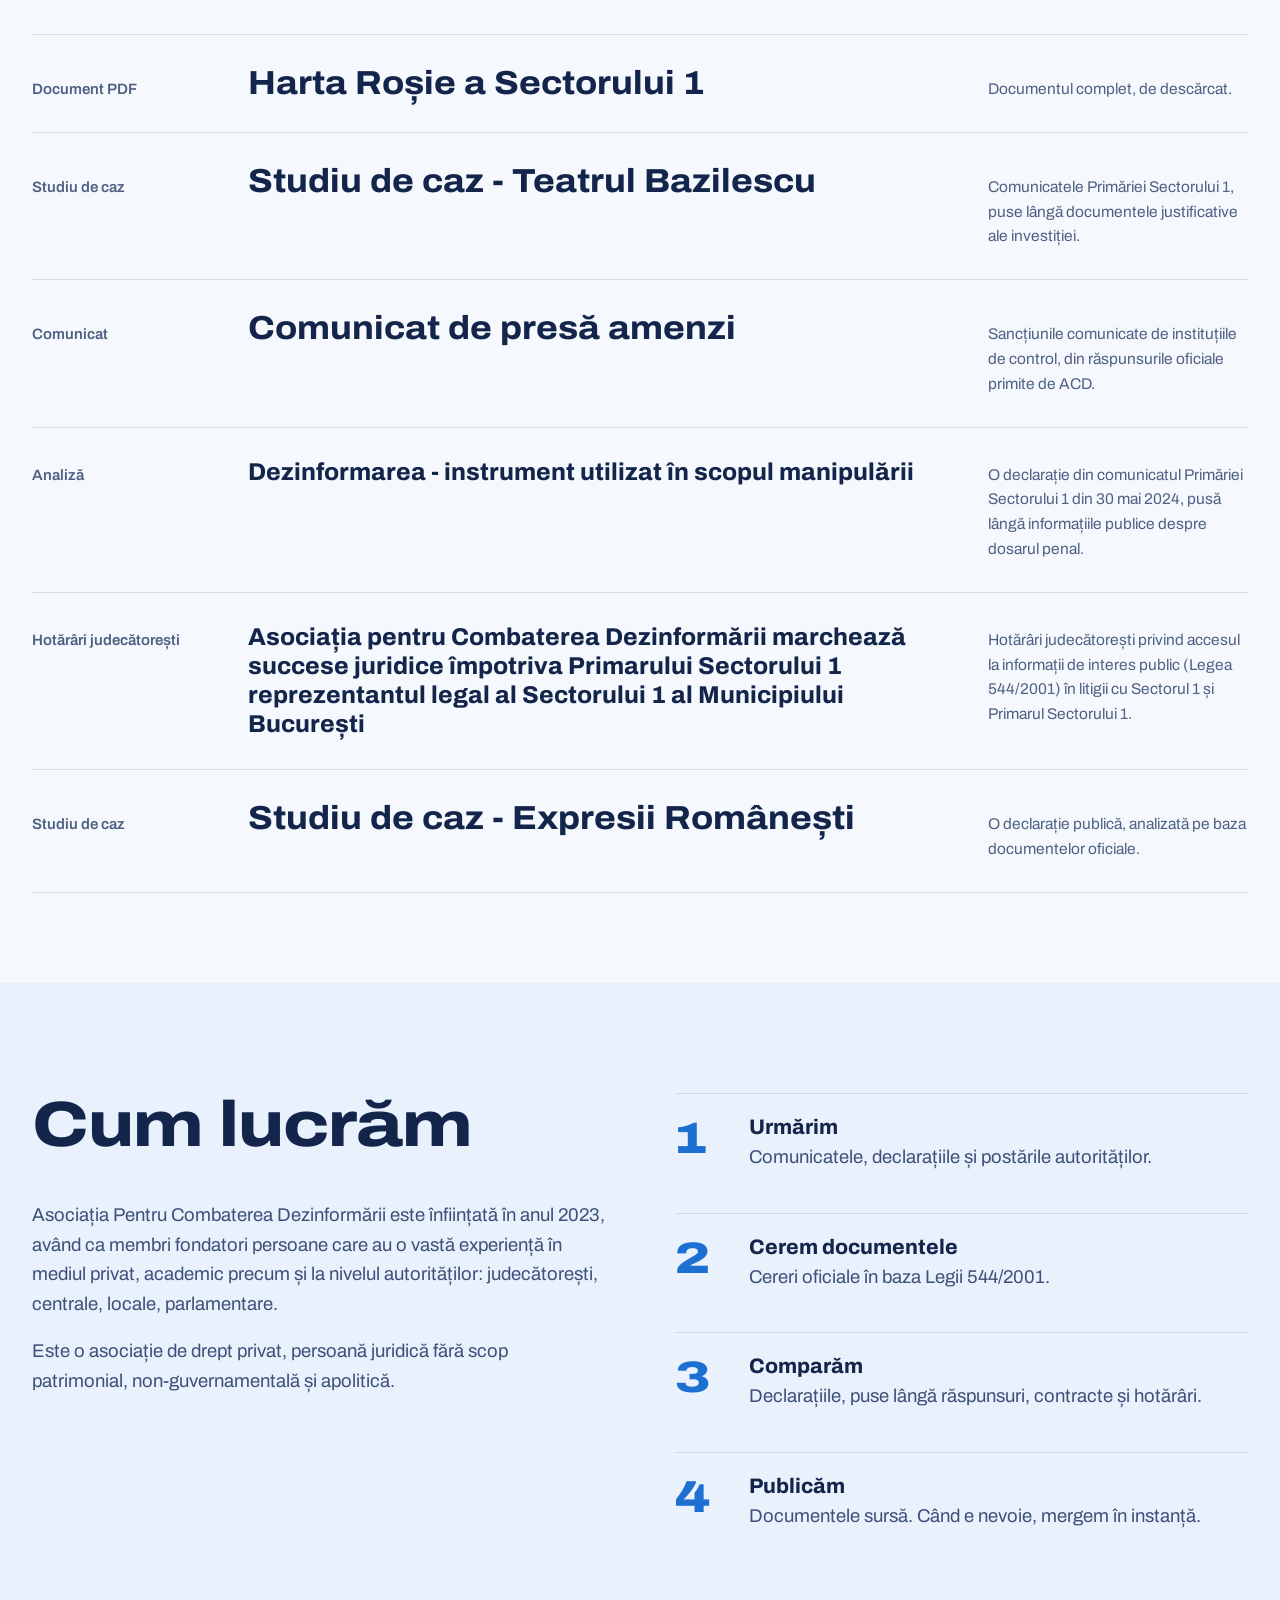
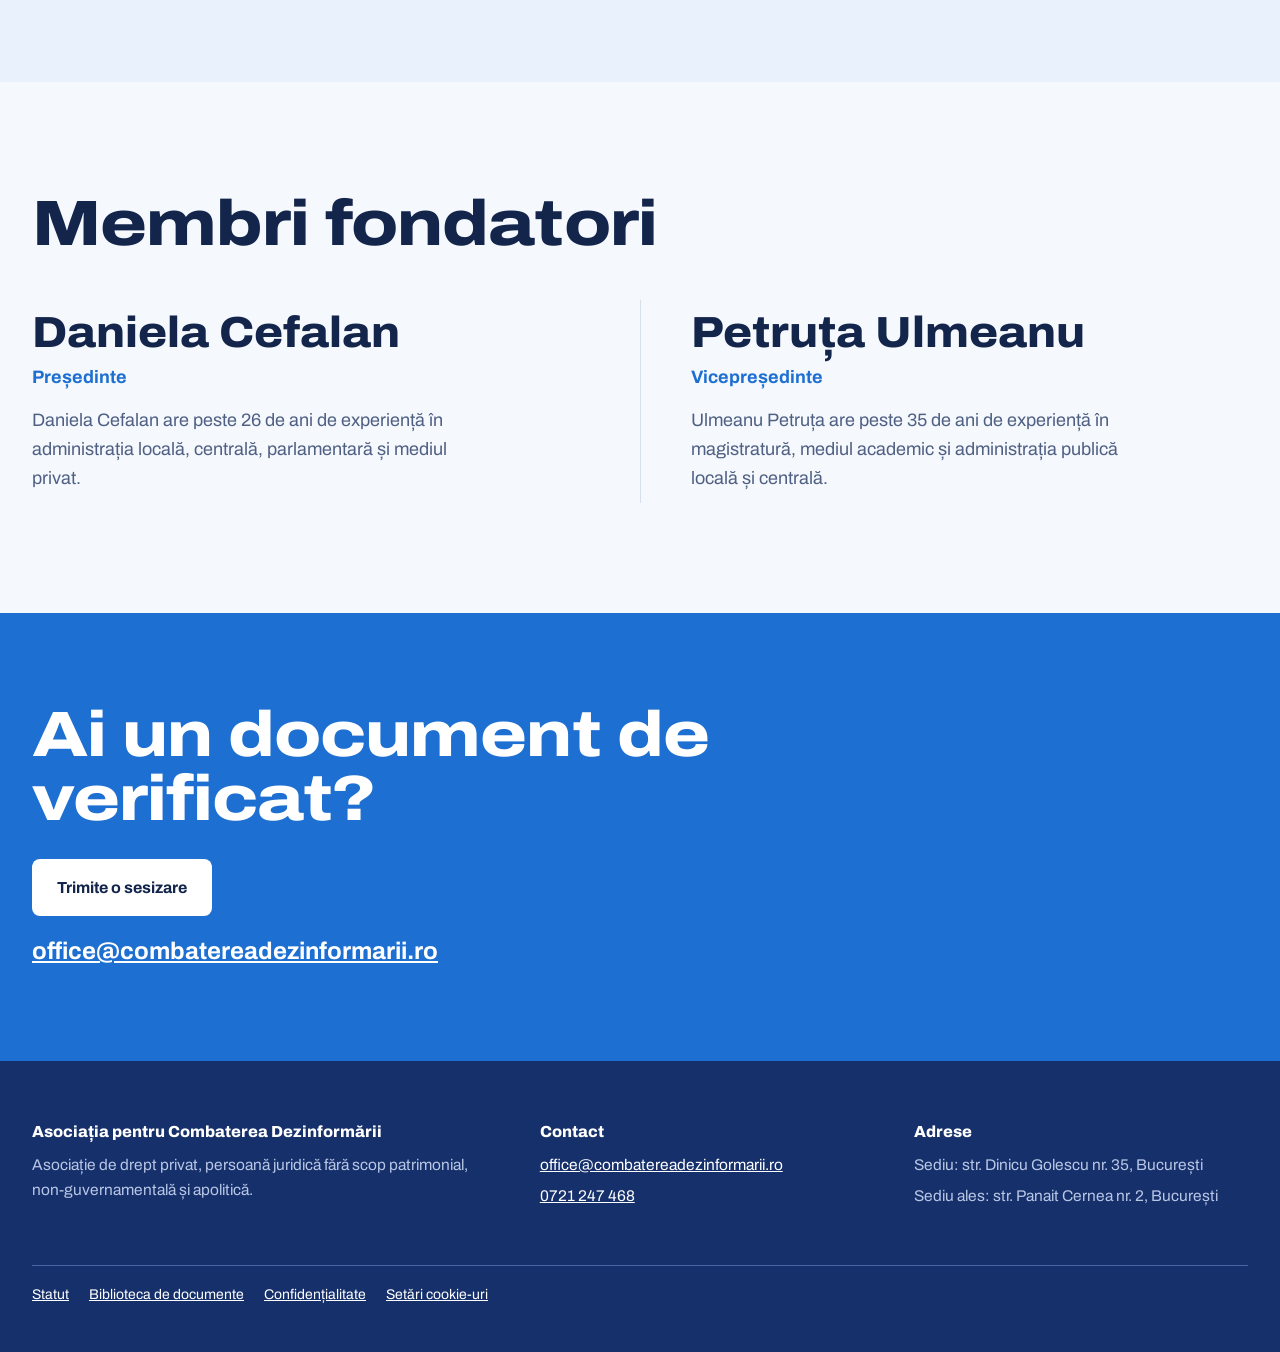
==== commit 993da0cd: "Telefon: lupa crește la derulare (varianta C), cifrele cresc odată cu ea" ====
--- a/site/index.html
+++ b/site/index.html
@@ -20,7 +20,7 @@
 <link rel="icon" type="image/png" sizes="32x32" href="assets/img/favicon-32.png">
 <link rel="apple-touch-icon" href="assets/img/apple-touch-icon.png">
 <link rel="preload" href="assets/fonts/archivo-latin.woff2" as="font" type="font/woff2" crossorigin>
-<link rel="stylesheet" href="assets/css/site.css?v=82300e20">
+<link rel="stylesheet" href="assets/css/site.css?v=70540deb">
 <script>document.documentElement.classList.add('js');</script>
 <script>
   // Google Analytics stays off until the visitor accepts (Consent Mode v2). site.js loads gtag.js only after "Accept".
@@ -45,6 +45,7 @@
   </div>
 </header>
 <main id="continut">
+<div class="hero-scroll">
 <section class="hero" id="hero" aria-label="Ce se declară și Ce arată documentele">
   <div class="layer said" aria-hidden="true">
     <div class="wrap">
@@ -65,10 +66,10 @@
       </div>
     </div>
   </div>
-  <div class="lens-ring" aria-hidden="true" data-label="Ce arată documentele"></div>
+  <div class="lens-ring" aria-hidden="true"></div>
   <div class="hero-foot">
     <div class="wrap">
-      <button class="reveal" type="button" aria-pressed="false" data-close-label="Înapoi la lupă">Arată documentele</button>
+      <button class="reveal" type="button" aria-pressed="false" data-close-label="Înapoi la lupă" data-scroll-label="Derulează">Arată documentele</button>
       <div class="btns">
         <a class="btn primary" href="documentare.html">Vezi documentările</a>
         <a class="btn secondary" href="despre.html">Despre noi</a>
@@ -76,6 +77,7 @@
     </div>
   </div>
 </section>
+</div>
 
 <section class="intro">
   <div class="wrap"><p>Cerem informații publice în baza Legii 544/2001, citim răspunsurile oficiale și publicăm documentele: răspunsuri, hotărâri judecătorești și studii de caz.</p></div>
@@ -174,6 +176,6 @@
   </div>
 </div>
 
-<script src="assets/js/site.js?v=4f451ef0" defer></script>
+<script src="assets/js/site.js?v=0ae0a73e" defer></script>
 </body>
 </html>
--- a/site/assets/css/site.css
+++ b/site/assets/css/site.css
@@ -129,7 +129,6 @@
 .linklike { background: none; border: 0; padding: 0; color: var(--foot-strong); font: inherit; text-decoration: underline; cursor: pointer; }
 
 @media (max-width: 960px) {
-  :root { --lens: 24px; }   /* on phones --lens is half the band height until the script measures a line */
   .menu-toggle { display: inline-flex; }
   html.js .nav { display: none; }
   /* The menu opens as a small card under the button (4 links), not a full-screen panel. */
@@ -243,12 +242,16 @@
   .files, .people { padding: 70px 0; }
   .intro { padding: 60px 0 50px; }
 }
-/* ===== Mobile lens: the magnifier becomes a band, one headline line tall (phones and tablets, ≤ 960px).
-   Desktop rules above are untouched; everything here lives inside the mobile media queries. ===== */
-@media (max-width: 960px) {
-  /* The hero is a two-row grid. The proof layer is in flow and spans both rows; the foot sits in row 2.
-     Height = max(viewport share, content), so the facts can never run under the buttons. */
-  .hero { display: grid; grid-template-rows: 1fr auto; height: auto; min-height: min(calc(100svh - 160px), 700px); }
+/* ===== Mobile lens (phones and tablets, ≤ 960px; variant C chosen on 2026-10-18): scrolling grows the lens.
+   The hero sticks to the top of a taller track; the script turns scroll progress into the lens radius --r,
+   centred on the second headline line (--cy), and counts the figures up. Desktop rules above are untouched. ===== */
+@media (max-width: 960px) {
+  html.js .hero-scroll { height: calc(100svh + 900px); background: var(--h-bg); }
+  html.js .hero { position: sticky; top: 0; }
+
+  /* The hero is a two-row grid. The proof layer is in flow and spans both rows; the foot sits in row 2,
+     so the facts can never run under the buttons. */
+  .hero { display: grid; grid-template-rows: 1fr auto; height: auto; min-height: 100svh; }
   .layer { padding-top: 112px; }
   .proof { position: relative; inset: auto; display: block; grid-area: 1 / 1 / 3 / 2; padding-bottom: 96px; }
   .hero-foot { position: relative; inset: auto; grid-area: 2 / 1 / 3 / 2; padding-bottom: 20px; }
@@ -258,43 +261,41 @@
   .kicker { margin-bottom: 14px; }
   .below { margin-top: 22px; min-height: 0; }
 
-  /* Facts: compact, stacked, one under the other; visible when the hero is open. */
+  /* Facts: compact, stacked, one under the other. */
   .facts { gap: 10px; }
   .fact { flex-direction: column; gap: 4px; padding-top: 8px; }
-  .fact b { font-size: 22px; }
+  .fact b { font-size: 22px; font-variant-numeric: tabular-nums; }
   .fact span { font-size: 14px; line-height: 1.4; }
   /* Two more blurred lines so the declared layer has the same visual weight as the facts. */
   .said .fog::before, .said .fog::after { content: ""; display: block; height: 13px; border-radius: 3px; background: var(--h-fog); }
   .said .fog::before { order: 5; width: 72%; }
   .said .fog::after { order: 6; width: 40%; }
 
-  /* The lens: a band across the full width, centred on --y, 2 × --lens tall. It slides from line to line. */
-  .proof { clip-path: inset(calc(var(--y, 50%) - var(--lens)) 8px calc(100% - var(--y, 50%) - var(--lens)) 8px round 14px); transition: clip-path .55s cubic-bezier(.6, 0, .2, 1); }
-  .hero.open .proof { clip-path: inset(0px 0px 0px 0px round 0px); transition-duration: .8s; }
-  .hero.closing .proof { transition-duration: .6s; }
-  .lens-ring { left: 8px; right: 8px; width: auto; height: calc(var(--lens) * 2); transform: translateY(-50%); border-radius: 14px; border-width: 3px; box-shadow: 0 0 0 4px rgba(124, 192, 255, .22), 0 18px 40px -12px rgba(10, 20, 45, .45); transition: top .55s cubic-bezier(.6, 0, .2, 1), opacity .3s; }
-  /* On phones ::after is not the desktop handle but a light that sweeps across the band when it lands on a line. */
-  .lens-ring::after { content: ""; position: absolute; inset: 0; width: auto; height: auto; transform: none; border-radius: inherit; background: linear-gradient(100deg, transparent 35%, rgba(124, 192, 255, .45) 50%, transparent 65%) no-repeat; background-size: 250% 100%; background-position: 150% 0; opacity: 0; }
-  .lens-ring.sweep::after { animation: band-sweep .9s ease-out .35s; }
-  /* The band carries the proof kicker as a tag (the real kicker stays in the proof layer for assistive tech). */
-  .lens-ring::before { content: attr(data-label); position: absolute; right: 10px; top: -13px; padding: 2px 9px; border-radius: 999px; background: var(--ring); color: var(--h-proof-text); font: 700 13px/1.5 var(--font); white-space: nowrap; }
-
-  /* Foot: a small pill (a tap on the hero does the same) + one text link, on one row ("Despre noi" stays in the menu and footer). */
+  /* The lens: a circle on the second line that grows with scrolling; it breathes while nobody has scrolled. */
+  .proof { clip-path: circle(var(--r, 44px) at 50% var(--cy, 40%)); }
+  .lens-ring { left: 50%; top: var(--cy, 40%); width: calc(var(--r, 44px) * 2); height: calc(var(--r, 44px) * 2); border-width: 3px; box-shadow: 0 0 0 5px rgba(124, 192, 255, .22); opacity: var(--ring-o, 1); transition: none; }
+  .lens-ring::after { display: none; }
+  .hero.idle .lens-ring { animation: lens-breathe 1.8s ease-in-out infinite; }
+
+  /* Foot: a small "scroll" pill + one text link ("Despre noi" stays in the menu and footer). */
   .hero-foot .wrap { flex-direction: row; flex-wrap: wrap; justify-content: center; align-items: center; gap: 8px 22px; }
-  .reveal { width: auto; min-height: 44px; padding: 10px 20px; border-radius: 999px; font-size: 15px; }
+  .reveal { width: auto; min-height: 44px; padding: 10px 20px; border-radius: 999px; font-size: 15px; transition: opacity .25s, visibility .25s; }
+  .reveal::after { content: "↓"; display: inline-block; margin-left: 7px; animation: hint-nudge 1.4s ease-in-out infinite; }
+  .hero.scrolled .reveal { opacity: 0; visibility: hidden; }
   .hero-foot .btns { flex-direction: row; justify-content: center; gap: 0 24px; }
   .hero-foot .btn { background: none; border: 0; padding: 10px 4px; min-height: 44px; color: var(--nav-hover); text-decoration: underline; text-underline-offset: 4px; text-decoration-thickness: 2px; }
   .hero-foot .btn.primary:hover { filter: none; text-decoration-thickness: 3px; }
   .hero-foot .btn.secondary { display: none; }
-  .hero.open .hero-foot .btn { color: var(--accent); }
+  .hero.revealed .hero-foot .btn { color: var(--accent); }
+  .hero.revealed .hero-foot { --focus-ring: var(--accent); }
 }
 @media (max-width: 960px) and (prefers-reduced-motion: reduce) {
-  .proof, .lens-ring { transition: none; }
-  .lens-ring.sweep::after { animation: none; }
+  .hero.idle .lens-ring, .reveal::after { animation: none; }
   html.js .nav.open { animation: none; }
 }
-@keyframes menu-in { from { opacity: 0; transform: translateY(-6px) scale(.97); } }
-@keyframes band-sweep { 0% { opacity: 1; background-position: 150% 0; } 100% { opacity: 1; background-position: -50% 0; } }
+@keyframes lens-breathe { 50% { transform: translate(-50%, -50%) scale(1.09); } }
+@keyframes hint-nudge { 50% { transform: translateY(3px); } }
+@keyframes menu-in { from { opacity: 0; transform: translateY(-6px) scale(.97); } }
 @media (prefers-reduced-motion: reduce) {
   .hero.open .proof, .hero.closing .proof { transition: none; }
 }
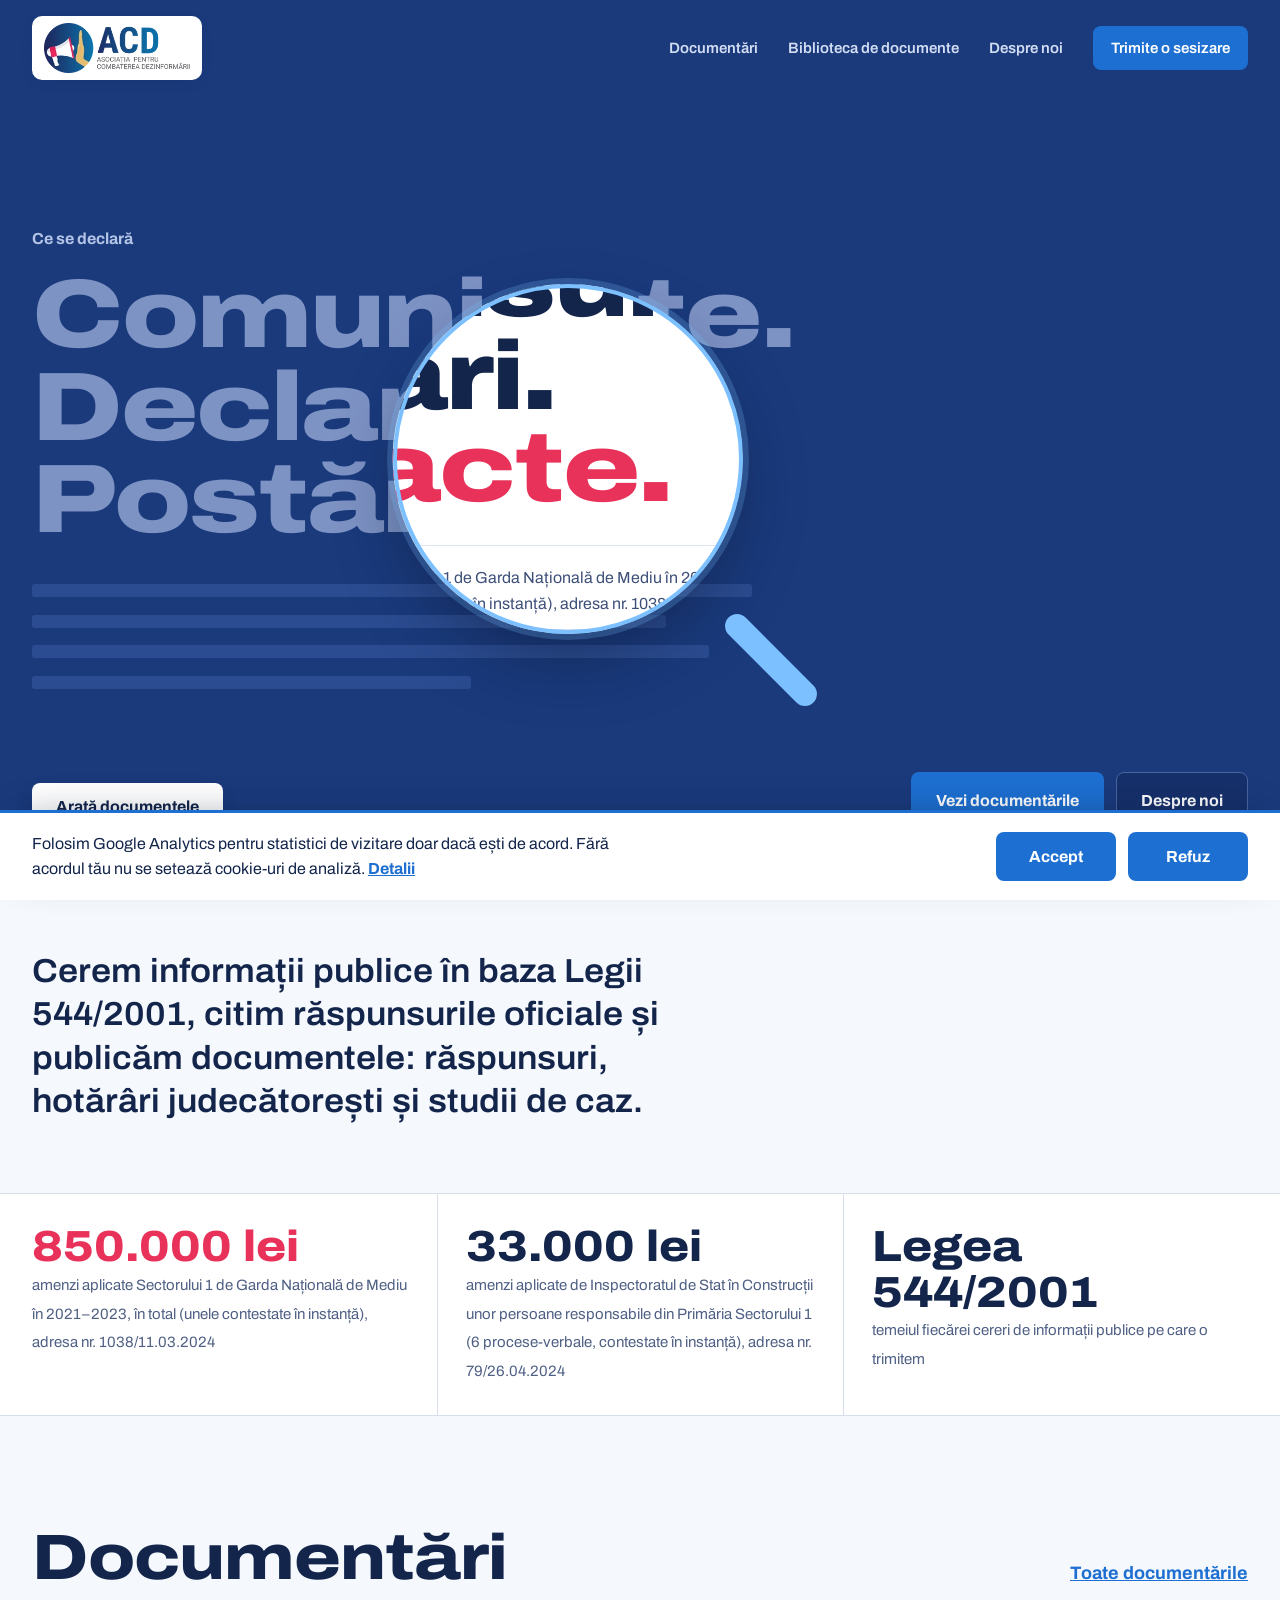
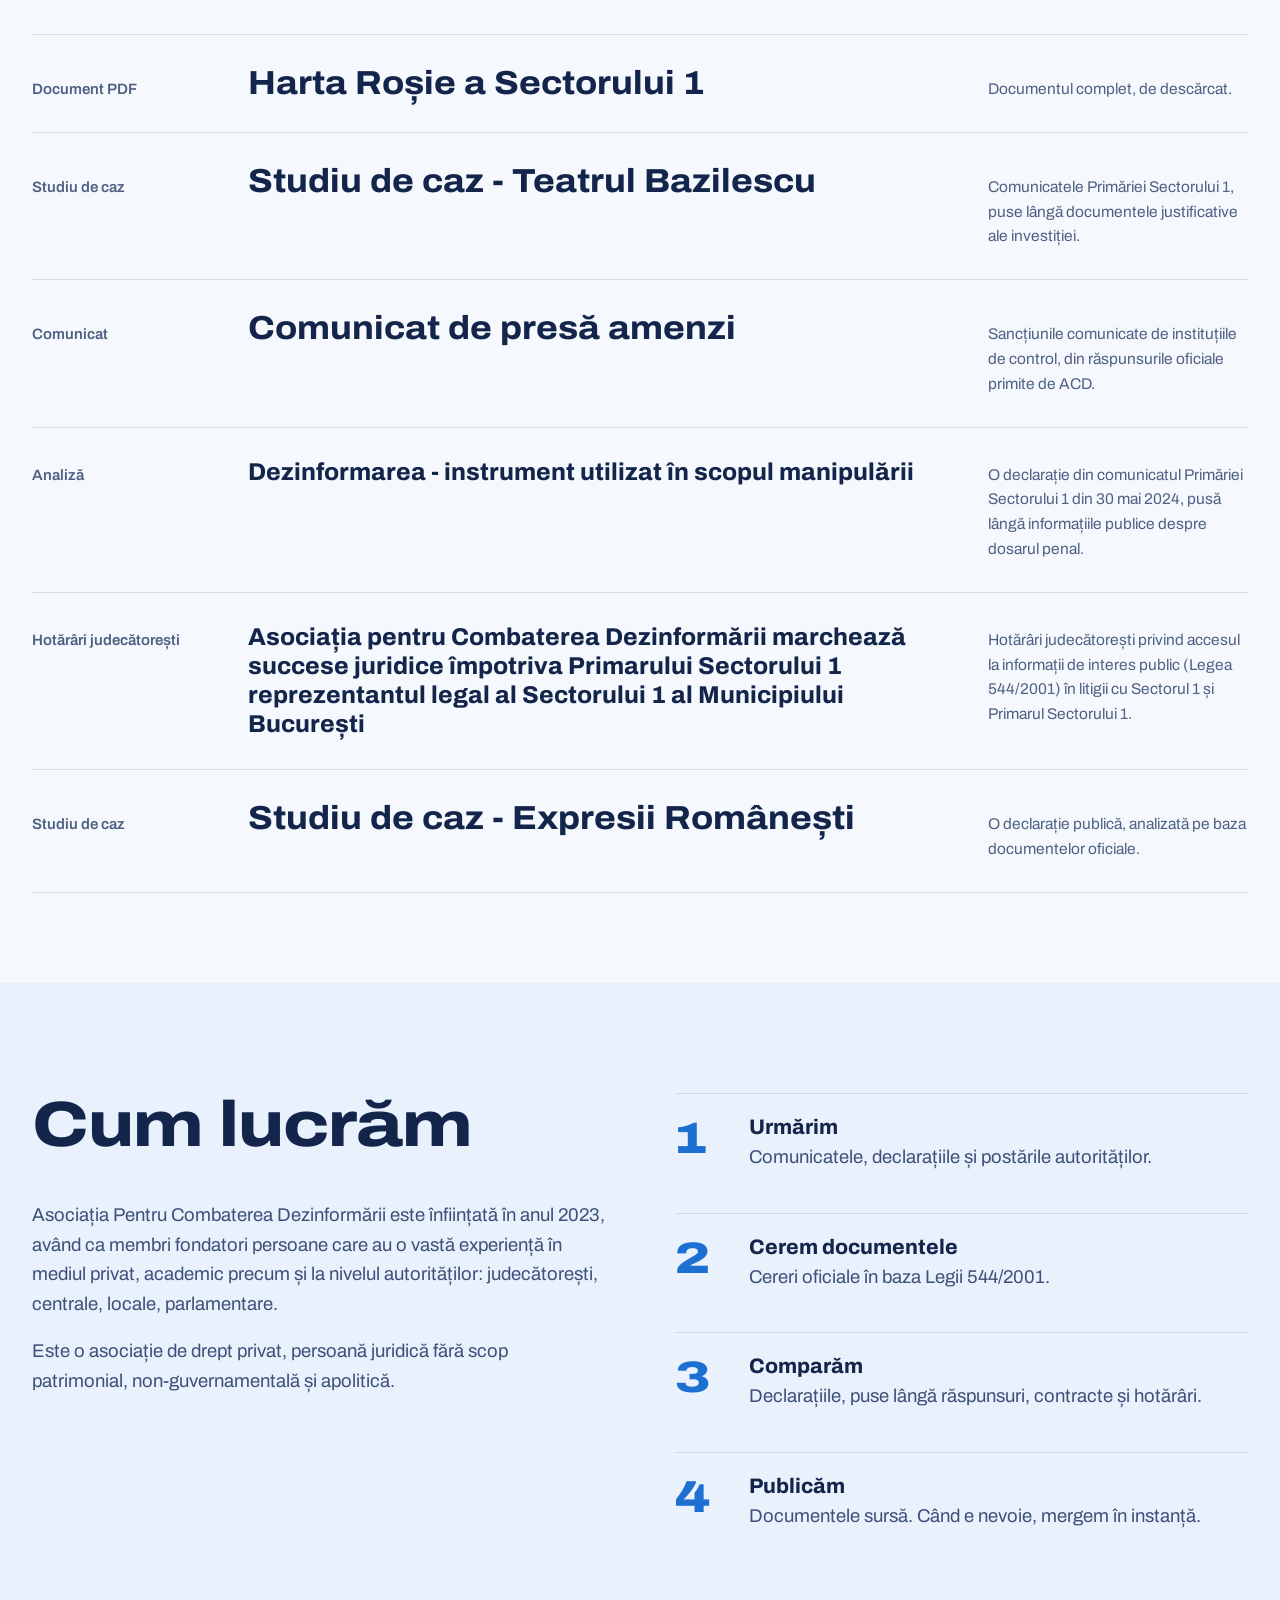
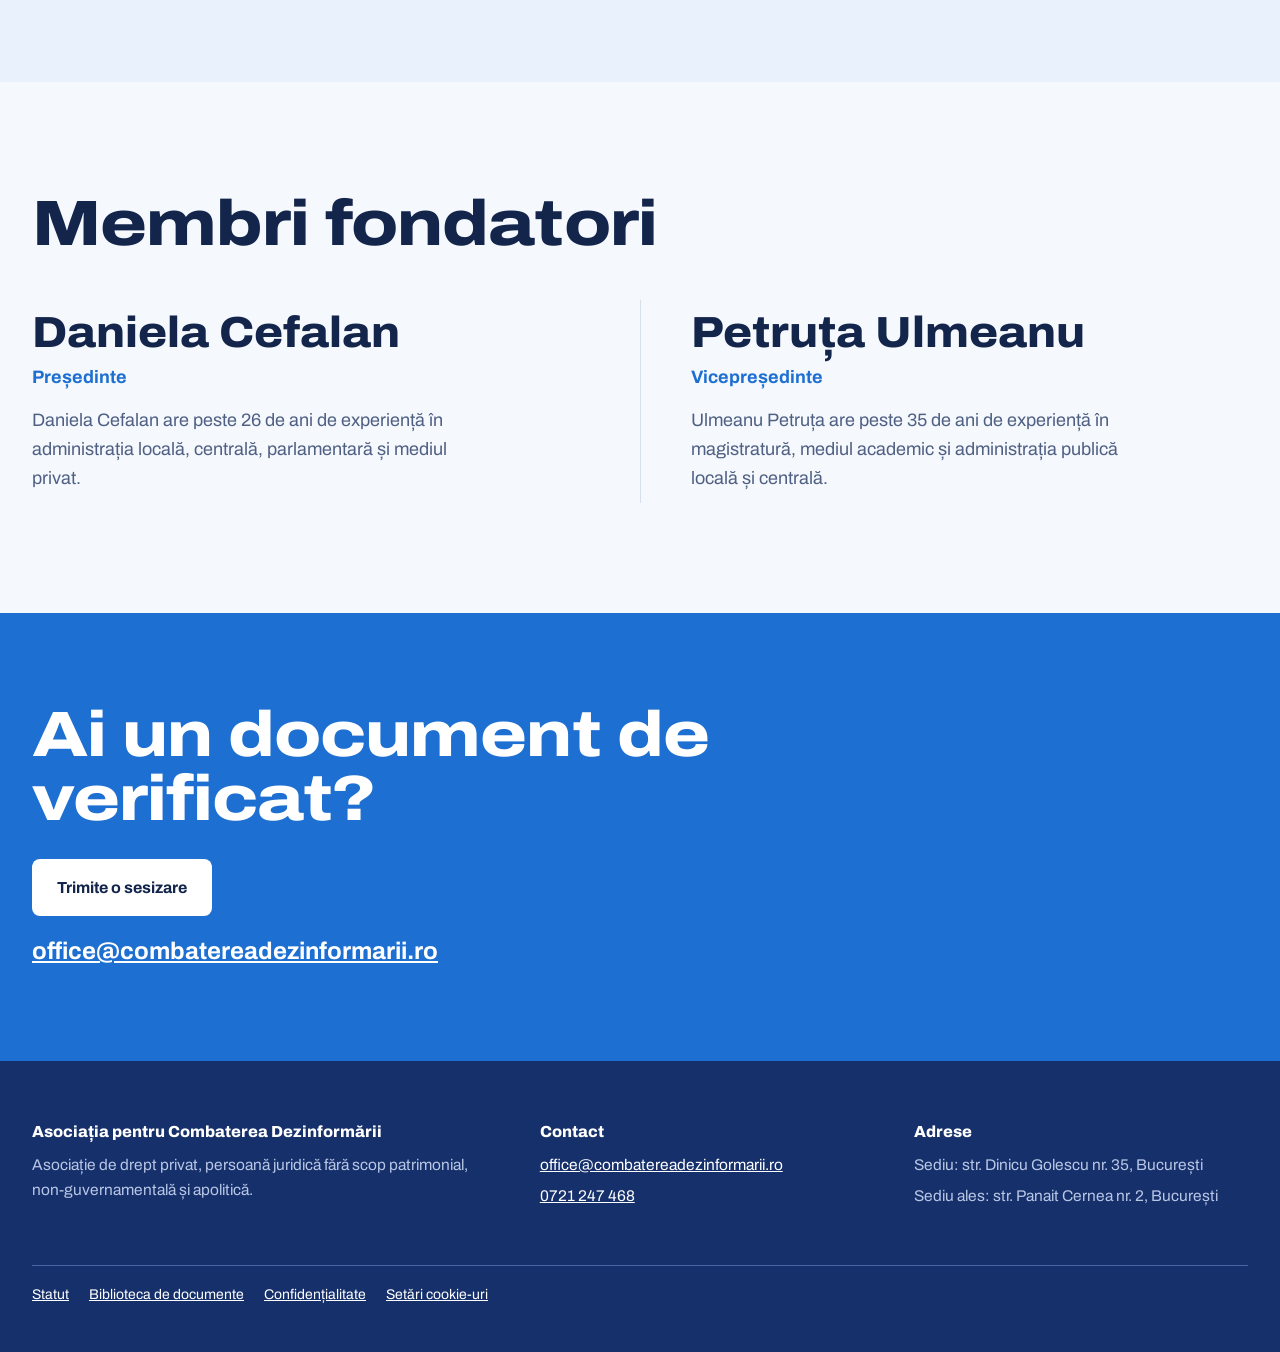
==== commit 02787fc1: "Telefon: foaie albă care urcă la derulare, bara de sus fixă" ====
--- a/site/index.html
+++ b/site/index.html
@@ -20,7 +20,7 @@
 <link rel="icon" type="image/png" sizes="32x32" href="assets/img/favicon-32.png">
 <link rel="apple-touch-icon" href="assets/img/apple-touch-icon.png">
 <link rel="preload" href="assets/fonts/archivo-latin.woff2" as="font" type="font/woff2" crossorigin>
-<link rel="stylesheet" href="assets/css/site.css?v=70540deb">
+<link rel="stylesheet" href="assets/css/site.css?v=7c329348">
 <script>document.documentElement.classList.add('js');</script>
 <script>
   // Google Analytics stays off until the visitor accepts (Consent Mode v2). site.js loads gtag.js only after "Accept".
@@ -67,6 +67,7 @@
     </div>
   </div>
   <div class="lens-ring" aria-hidden="true"></div>
+  <div class="sheet-edge" aria-hidden="true"></div>
   <div class="hero-foot">
     <div class="wrap">
       <button class="reveal" type="button" aria-pressed="false" data-close-label="Înapoi la lupă" data-scroll-label="Derulează">Arată documentele</button>
@@ -176,6 +177,6 @@
   </div>
 </div>
 
-<script src="assets/js/site.js?v=0ae0a73e" defer></script>
+<script src="assets/js/site.js?v=b707c532" defer></script>
 </body>
 </html>
--- a/site/assets/css/site.css
+++ b/site/assets/css/site.css
@@ -54,15 +54,15 @@
 .nav a:hover, .nav a[aria-current="page"] { color: var(--nav-hover); }
 .nav a[aria-current="page"] { text-decoration: underline; text-underline-offset: 6px; text-decoration-thickness: 2px; }
 .nav a.cta { color: var(--accent-ink); background: var(--accent); padding: 10px 18px; border-radius: 8px; text-decoration: none; }
-/* Burger icon that turns into an X while the menu is open. */
-.burger, .burger::before, .burger::after { display: block; width: 18px; height: 2px; border-radius: 2px; background: currentColor; transition: transform .2s, background-color .2s; }
-.burger { position: relative; }
-.burger::before, .burger::after { content: ""; position: absolute; left: 0; }
-.burger::before { top: -6px; }
-.burger::after { top: 6px; }
-.menu-toggle[aria-expanded="true"] .burger { background-color: transparent; }
-.menu-toggle[aria-expanded="true"] .burger::before { transform: translateY(6px) rotate(45deg); }
-.menu-toggle[aria-expanded="true"] .burger::after { transform: translateY(-6px) rotate(-45deg); }
+/* Burger icon that turns into an X while the menu is open. */
+.burger, .burger::before, .burger::after { display: block; width: 18px; height: 2px; border-radius: 2px; background: currentColor; transition: transform .2s, background-color .2s; }
+.burger { position: relative; }
+.burger::before, .burger::after { content: ""; position: absolute; left: 0; }
+.burger::before { top: -6px; }
+.burger::after { top: 6px; }
+.menu-toggle[aria-expanded="true"] .burger { background-color: transparent; }
+.menu-toggle[aria-expanded="true"] .burger::before { transform: translateY(6px) rotate(45deg); }
+.menu-toggle[aria-expanded="true"] .burger::after { transform: translateY(-6px) rotate(-45deg); }
 .menu-toggle { display: none; align-items: center; gap: 10px; background: transparent; border: 1px solid var(--burger-line); color: var(--burger-text); border-radius: 8px; padding: 9px 14px; font: 600 15px var(--font); cursor: pointer; }
 
 /* buttons */
@@ -131,8 +131,12 @@
 @media (max-width: 960px) {
   .menu-toggle { display: inline-flex; }
   html.js .nav { display: none; }
+  /* The top bar stays on screen while scrolling (it is out of flow on every page already). */
+  html.js .top { position: fixed; box-shadow: 0 10px 24px -18px rgba(10, 20, 45, .6); }
+  html.js .top .wrap { height: 80px; }
+  html { scroll-padding-top: 96px; }
   /* The menu opens as a small card under the button (4 links), not a full-screen panel. */
-  html.js .nav.open { display: flex; position: absolute; top: 82px; right: 32px; z-index: 60; flex-direction: column; align-items: stretch; gap: 2px; width: min(280px, calc(100vw - 36px)); padding: 8px; background: var(--foot-bg); border: 1px solid var(--burger-line); border-radius: 14px; box-shadow: 0 24px 60px -18px rgba(10, 20, 45, .6); transform-origin: top right; animation: menu-in .18s ease-out; }
+  html.js .nav.open { display: flex; position: absolute; top: 72px; right: 32px; z-index: 60; flex-direction: column; align-items: stretch; gap: 2px; width: min(280px, calc(100vw - 36px)); padding: 8px; background: var(--foot-bg); border: 1px solid var(--burger-line); border-radius: 14px; box-shadow: 0 24px 60px -18px rgba(10, 20, 45, .6); transform-origin: top right; animation: menu-in .18s ease-out; }
   html.js .nav.open a { padding: 12px 14px; border-radius: 10px; font-size: 17px; }
   html.js .nav.open a:not(.cta):hover, html.js .nav.open a[aria-current="page"] { background: var(--h-bg); color: var(--nav-hover); text-decoration: none; }
   html.js .nav.open a.cta { margin-top: 6px; text-align: center; }
@@ -147,7 +151,7 @@
   .band { padding: 70px 0; }
 }
 @media (max-width: 520px) {
-  .wrap { padding: 0 18px; }
+  .wrap { padding: 0 18px; }
   html.js .nav.open { right: 18px; }
   .btns { flex-direction: column; }
   .btn { text-align: center; }
@@ -195,7 +199,8 @@
 .hero.open .reveal { background: var(--h-btn2-bg); color: var(--h-btn2-text); }
 /* Without JavaScript the documents are simply shown. */
 html:not(.js) .proof { clip-path: none; }
-html:not(.js) .lens-ring, html:not(.js) .reveal { display: none; }
+html:not(.js) .lens-ring, html:not(.js) .reveal, html:not(.js) .sheet-edge { display: none; }
+.sheet-edge { display: none; }
 html:not(.js) .hero { cursor: auto; }
 
 /* ---------- Home sections ---------- */
@@ -242,16 +247,17 @@
   .files, .people { padding: 70px 0; }
   .intro { padding: 60px 0 50px; }
 }
-/* ===== Mobile lens (phones and tablets, ≤ 960px; variant C chosen on 2026-10-18): scrolling grows the lens.
-   The hero sticks to the top of a taller track; the script turns scroll progress into the lens radius --r,
-   centred on the second headline line (--cy), and counts the figures up. Desktop rules above are untouched. ===== */
+/* ===== Mobile lens (phones and tablets, ≤ 960px; chosen on 2026-10-18): a white sheet rises as you scroll.
+   The hero sticks to the top of a taller track; the script turns scroll progress into the sheet's top edge
+   (--sheet). The sheet is the proof layer, so each headline line turns into the documented word as the edge
+   passes it, and the figures count up. Desktop rules above are untouched. ===== */
 @media (max-width: 960px) {
   html.js .hero-scroll { height: calc(100svh + 900px); background: var(--h-bg); }
   html.js .hero { position: sticky; top: 0; }
 
   /* The hero is a two-row grid. The proof layer is in flow and spans both rows; the foot sits in row 2,
      so the facts can never run under the buttons. */
-  .hero { display: grid; grid-template-rows: 1fr auto; height: auto; min-height: 100svh; }
+  .hero { --peek: 128px; display: grid; grid-template-rows: 1fr auto; height: auto; min-height: 100svh; }
   .layer { padding-top: 112px; }
   .proof { position: relative; inset: auto; display: block; grid-area: 1 / 1 / 3 / 2; padding-bottom: 96px; }
   .hero-foot { position: relative; inset: auto; grid-area: 2 / 1 / 3 / 2; padding-bottom: 20px; }
@@ -271,29 +277,28 @@
   .said .fog::before { order: 5; width: 72%; }
   .said .fog::after { order: 6; width: 40%; }
 
-  /* The lens: a circle on the second line that grows with scrolling; it breathes while nobody has scrolled. */
-  .proof { clip-path: circle(var(--r, 44px) at 50% var(--cy, 40%)); }
-  .lens-ring { left: 50%; top: var(--cy, 40%); width: calc(var(--r, 44px) * 2); height: calc(var(--r, 44px) * 2); border-width: 3px; box-shadow: 0 0 0 5px rgba(124, 192, 255, .22); opacity: var(--ring-o, 1); transition: none; }
-  .lens-ring::after { display: none; }
-  .hero.idle .lens-ring { animation: lens-breathe 1.8s ease-in-out infinite; }
-
-  /* Foot: a small "scroll" pill + one text link ("Despre noi" stays in the menu and footer). */
+  /* The sheet: the proof layer, shown from --sheet down with rounded top corners; at rest only its top
+     (--peek) shows, with a handle, like a bottom sheet in a phone app. */
+  .proof { clip-path: inset(var(--sheet, calc(100% - var(--peek))) 0px 0px 0px round 22px 22px 0px 0px); }
+  .lens-ring { display: none; }
+  .sheet-edge { display: block; position: absolute; z-index: 4; left: 0; right: 0; top: var(--sheet, calc(100% - var(--peek))); height: 40px; border-radius: 22px 22px 0 0; box-shadow: 0 -16px 32px -14px rgba(10, 20, 45, .55); pointer-events: none; }
+  .sheet-edge::before { content: ""; position: absolute; top: 10px; left: 50%; width: 44px; height: 5px; margin-left: -22px; border-radius: 3px; background: var(--h-proof-line); opacity: var(--handle-o, 1); }
+
+  /* Foot, on the sheet: a small "scroll" pill + one text link ("Despre noi" stays in the menu and footer). */
   .hero-foot .wrap { flex-direction: row; flex-wrap: wrap; justify-content: center; align-items: center; gap: 8px 22px; }
-  .reveal { width: auto; min-height: 44px; padding: 10px 20px; border-radius: 999px; font-size: 15px; transition: opacity .25s, visibility .25s; }
+  .reveal { width: auto; min-height: 44px; padding: 10px 20px; border-radius: 999px; font-size: 15px; background: var(--h-btn2-bg); color: var(--h-btn2-text); transition: opacity .25s, visibility .25s; }
   .reveal::after { content: "↓"; display: inline-block; margin-left: 7px; animation: hint-nudge 1.4s ease-in-out infinite; }
   .hero.scrolled .reveal { opacity: 0; visibility: hidden; }
   .hero-foot .btns { flex-direction: row; justify-content: center; gap: 0 24px; }
-  .hero-foot .btn { background: none; border: 0; padding: 10px 4px; min-height: 44px; color: var(--nav-hover); text-decoration: underline; text-underline-offset: 4px; text-decoration-thickness: 2px; }
+  .hero-foot .btn { background: none; border: 0; padding: 10px 4px; min-height: 44px; color: var(--accent); text-decoration: underline; text-underline-offset: 4px; text-decoration-thickness: 2px; }
   .hero-foot .btn.primary:hover { filter: none; text-decoration-thickness: 3px; }
   .hero-foot .btn.secondary { display: none; }
-  .hero.revealed .hero-foot .btn { color: var(--accent); }
-  .hero.revealed .hero-foot { --focus-ring: var(--accent); }
+  .hero-scroll .hero .hero-foot { --focus-ring: var(--accent); }
 }
 @media (max-width: 960px) and (prefers-reduced-motion: reduce) {
-  .hero.idle .lens-ring, .reveal::after { animation: none; }
+  .reveal::after { animation: none; }
   html.js .nav.open { animation: none; }
 }
-@keyframes lens-breathe { 50% { transform: translate(-50%, -50%) scale(1.09); } }
 @keyframes hint-nudge { 50% { transform: translateY(3px); } }
 @keyframes menu-in { from { opacity: 0; transform: translateY(-6px) scale(.97); } }
 @media (prefers-reduced-motion: reduce) {
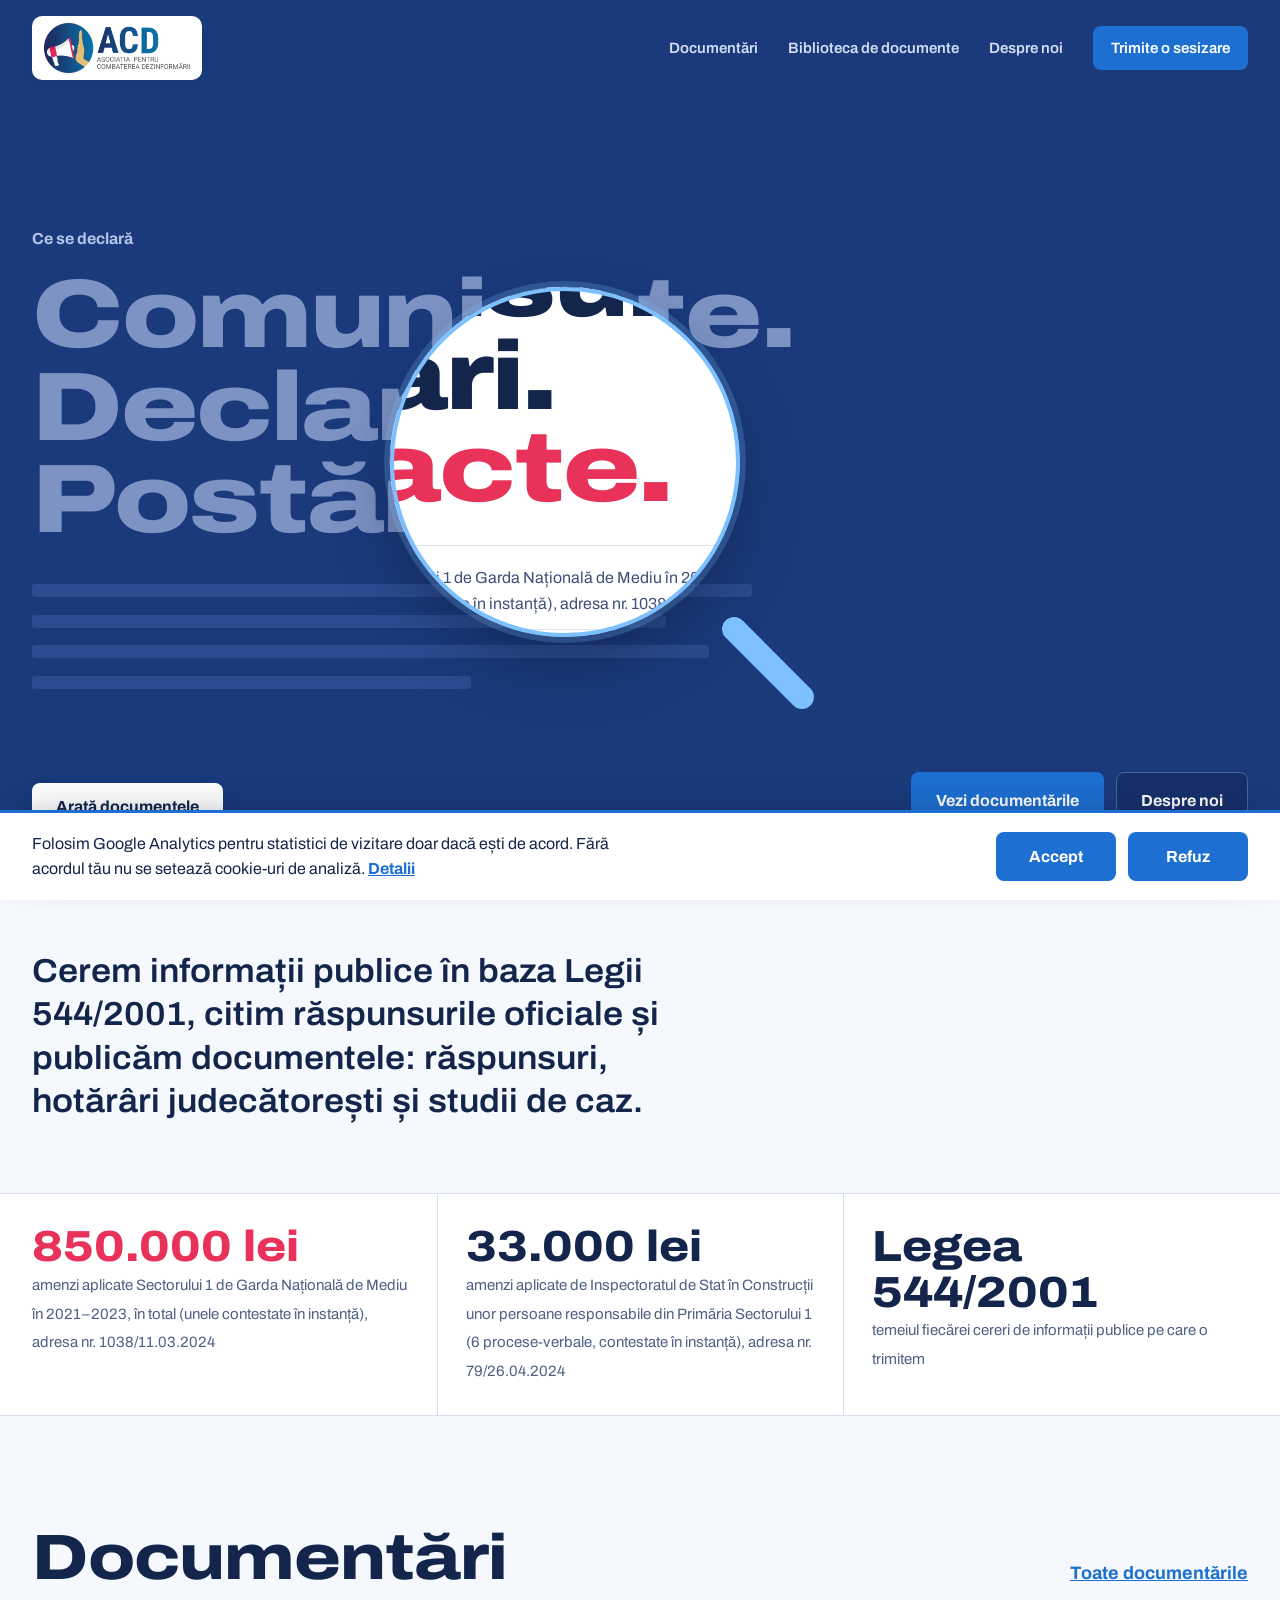
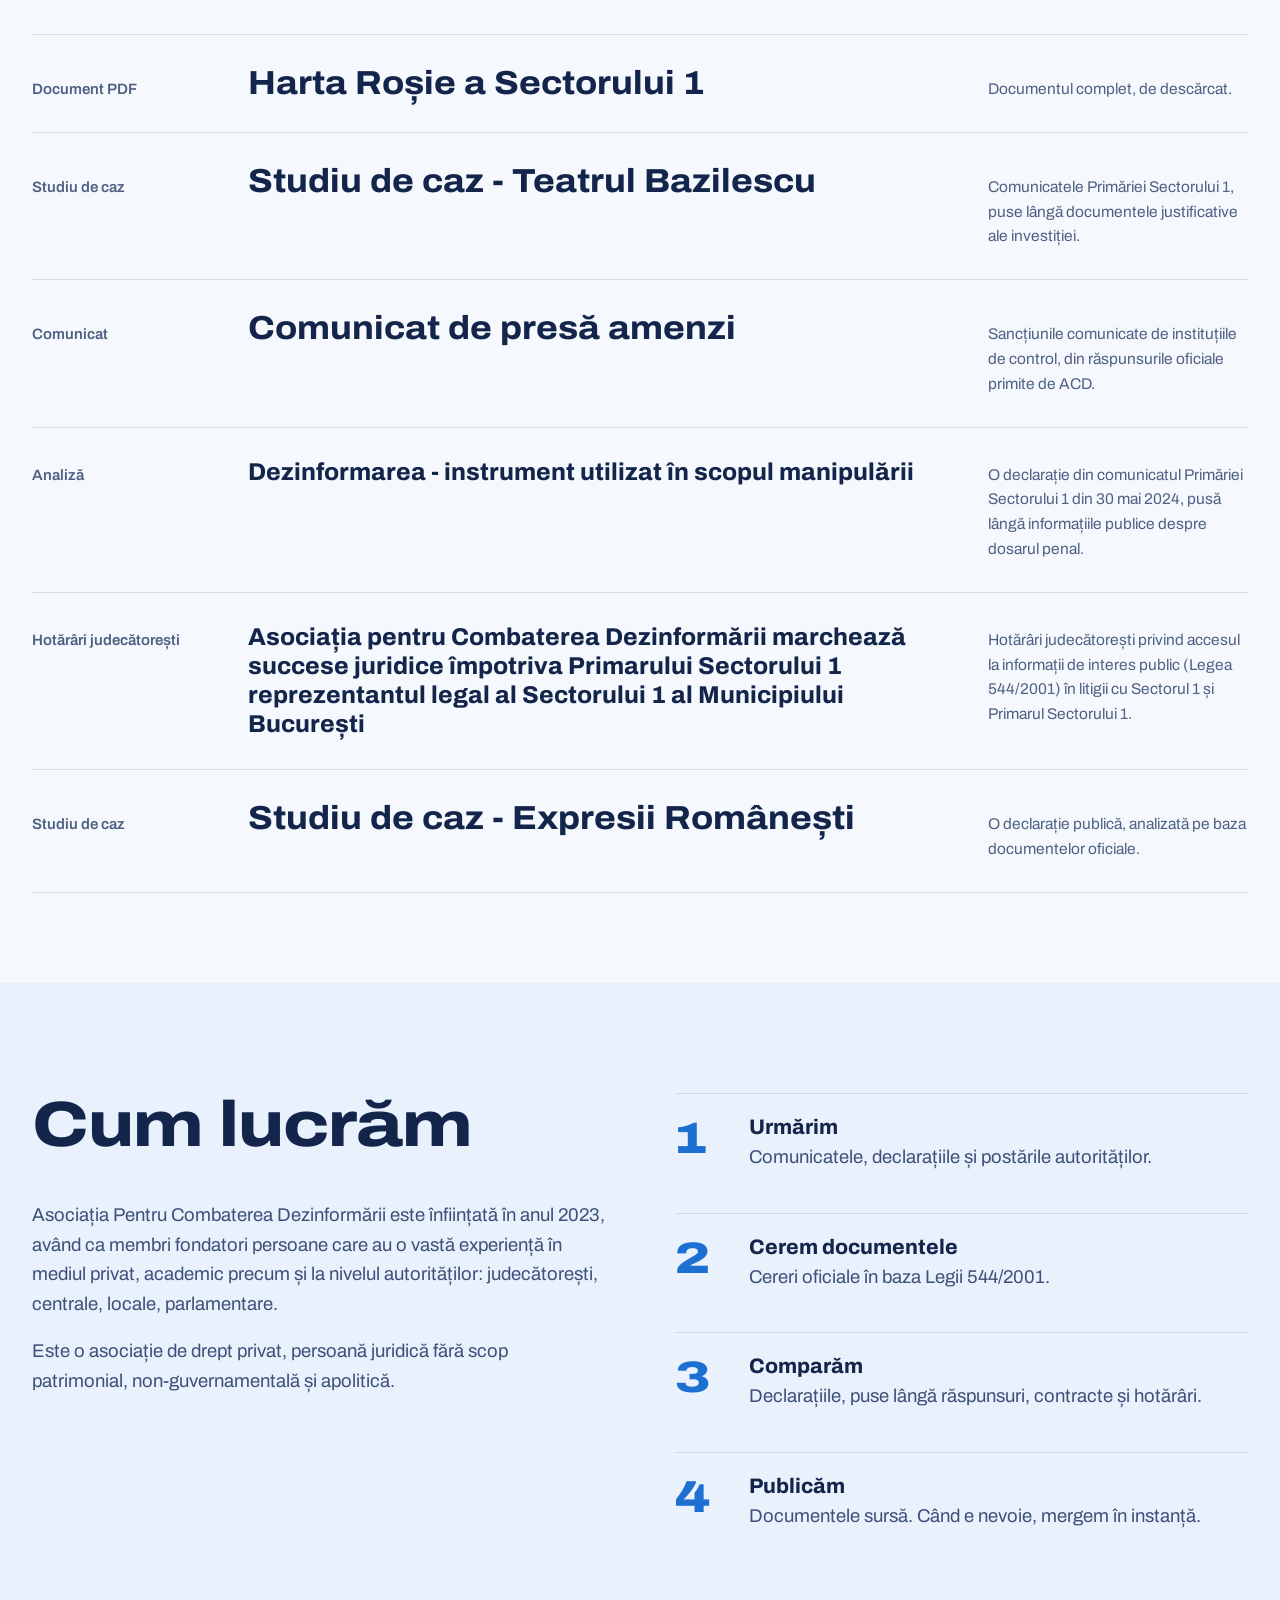
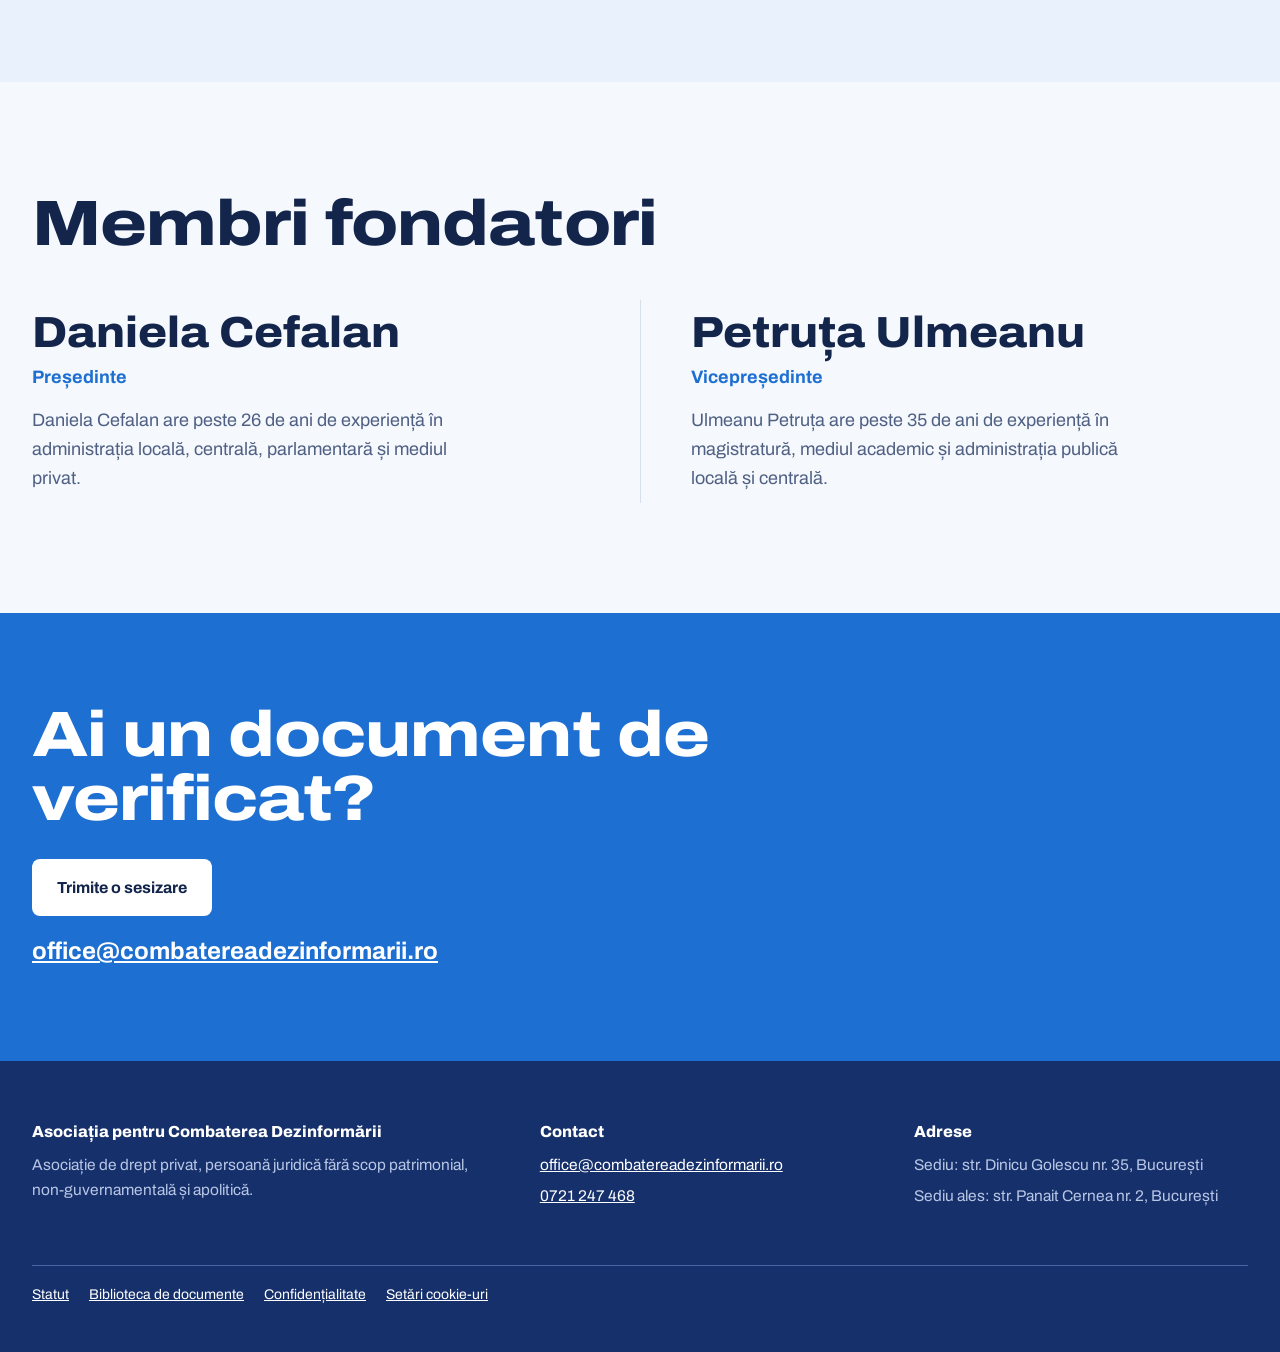
==== commit 446cef26: "Iconiță pentru Google (favicon 192px și favicon.ico) și numele site-ului" ====
--- a/site/index.html
+++ b/site/index.html
@@ -17,6 +17,8 @@
 <meta property="og:image:width" content="1200">
 <meta property="og:image:height" content="630">
 <meta name="twitter:card" content="summary_large_image">
+<link rel="icon" href="favicon.ico" sizes="48x48">
+<link rel="icon" type="image/png" sizes="192x192" href="assets/img/favicon-192.png">
 <link rel="icon" type="image/png" sizes="32x32" href="assets/img/favicon-32.png">
 <link rel="apple-touch-icon" href="assets/img/apple-touch-icon.png">
 <link rel="preload" href="assets/fonts/archivo-latin.woff2" as="font" type="font/woff2" crossorigin>
@@ -28,7 +30,8 @@
   function gtag(){ dataLayer.push(arguments); }
   gtag('consent', 'default', { 'analytics_storage': 'denied', 'ad_storage': 'denied', 'ad_user_data': 'denied', 'ad_personalization': 'denied' });
 </script>
-<script type="application/ld+json">{"@context": "https://schema.org", "@type": "NGO", "name": "Asociația pentru Combaterea Dezinformării", "alternateName": "ACD", "url": "https://www.combatereadezinformarii.ro/", "logo": "https://www.combatereadezinformarii.ro/assets/img/og-default.png", "email": "office@combatereadezinformarii.ro", "telephone": "+40721247468", "foundingDate": "2023", "address": {"@type": "PostalAddress", "streetAddress": "Str. Dinicu Golescu nr. 35", "addressLocality": "București", "addressCountry": "RO"}}</script>
+<script type="application/ld+json">{"@context": "https://schema.org", "@type": "NGO", "name": "Asociația pentru Combaterea Dezinformării", "alternateName": "ACD", "url": "https://www.combatereadezinformarii.ro/", "logo": "https://www.combatereadezinformarii.ro/assets/img/icon-512.png", "email": "office@combatereadezinformarii.ro", "telephone": "+40721247468", "foundingDate": "2023", "address": {"@type": "PostalAddress", "streetAddress": "Str. Dinicu Golescu nr. 35", "addressLocality": "București", "addressCountry": "RO"}}</script>
+<script type="application/ld+json">{"@context": "https://schema.org", "@type": "WebSite", "name": "Asociația pentru Combaterea Dezinformării", "alternateName": "ACD", "url": "https://www.combatereadezinformarii.ro/"}</script>
 </head>
 <body class="home">
 <a class="skip" href="#continut">Sari la conținut</a>
